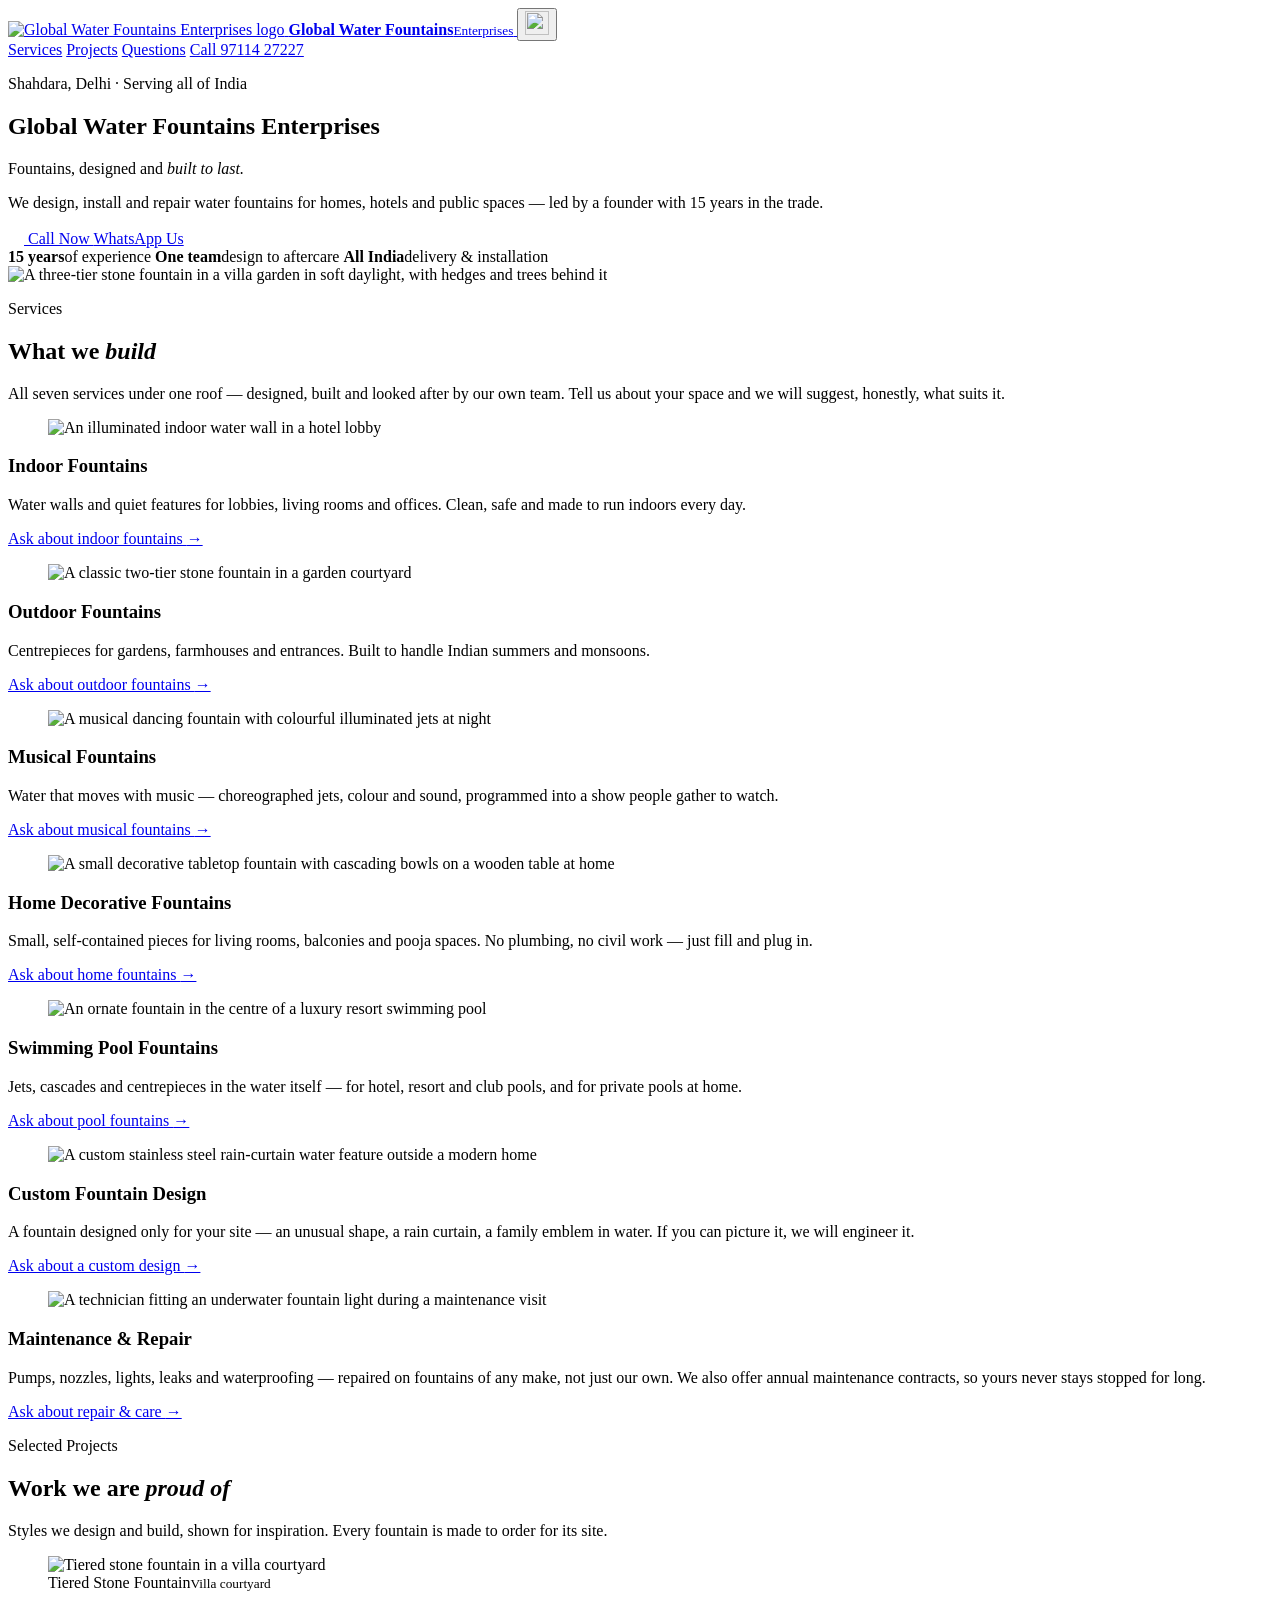
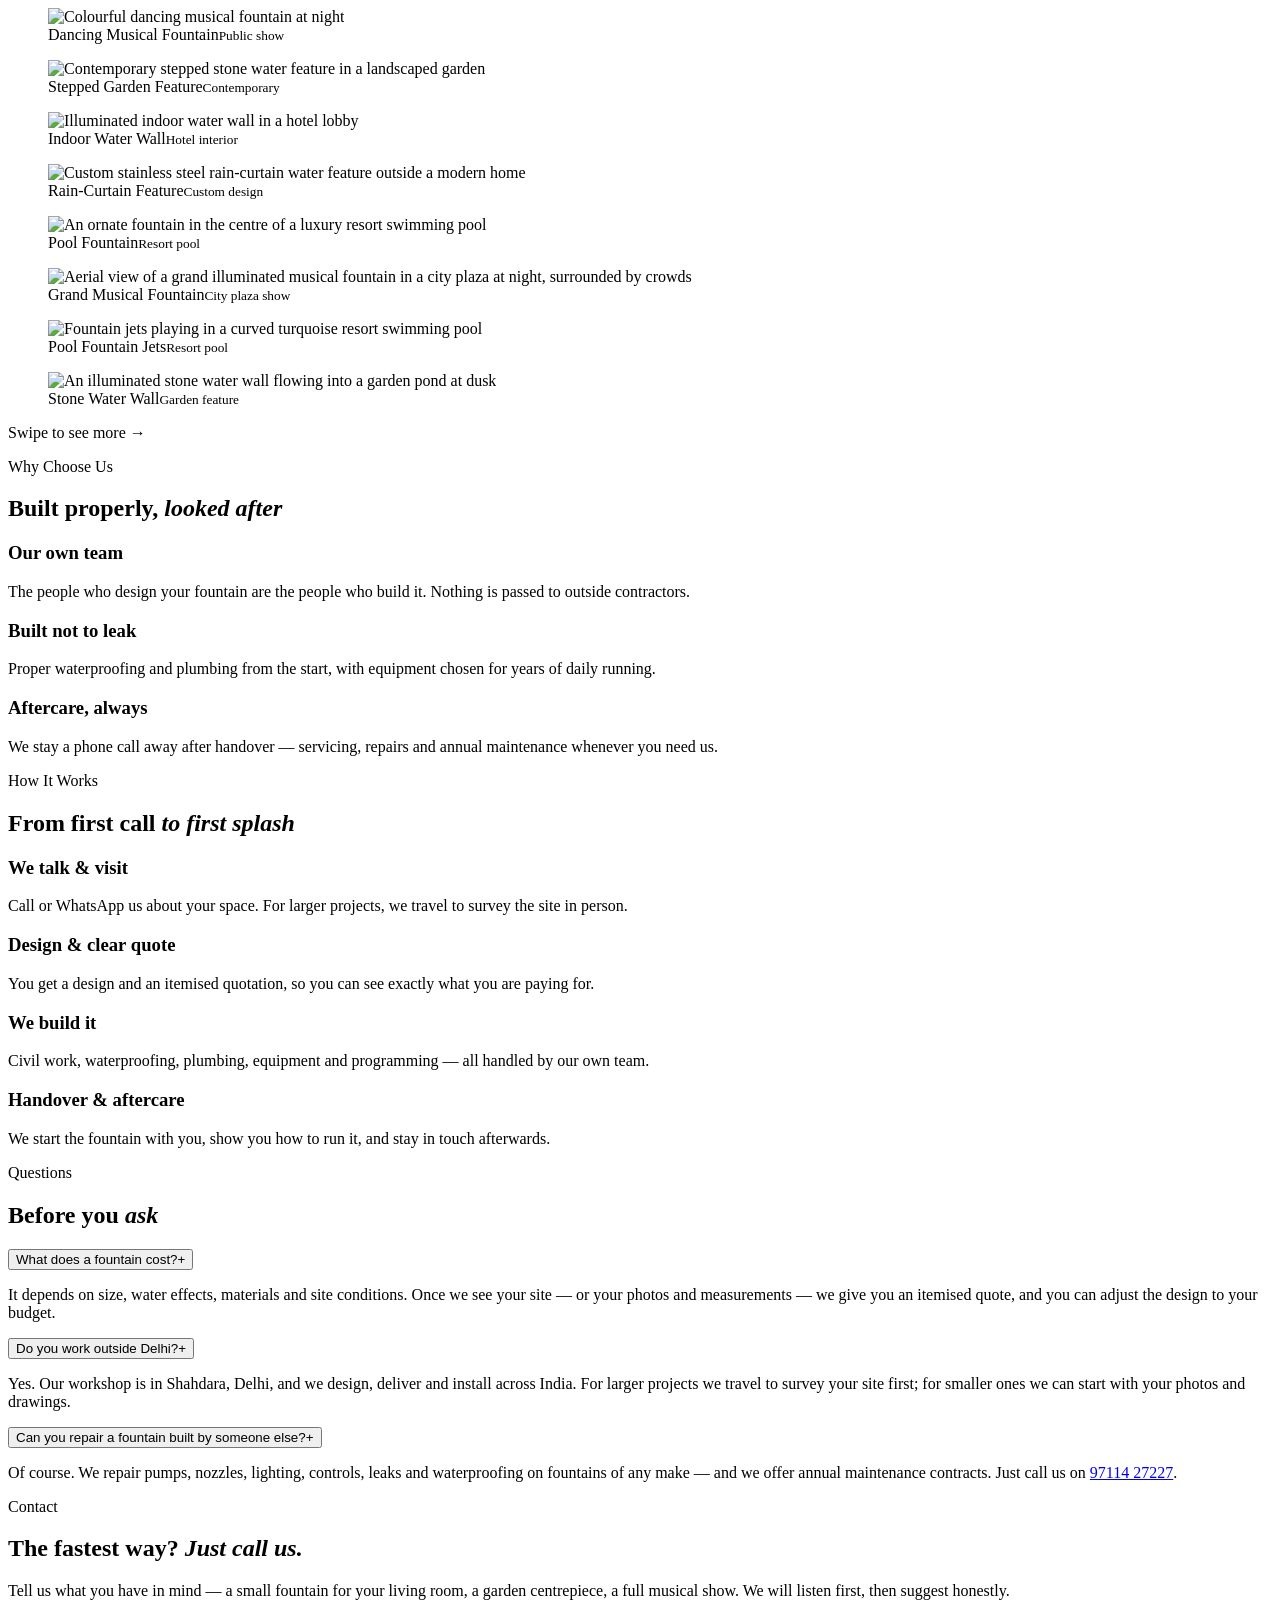
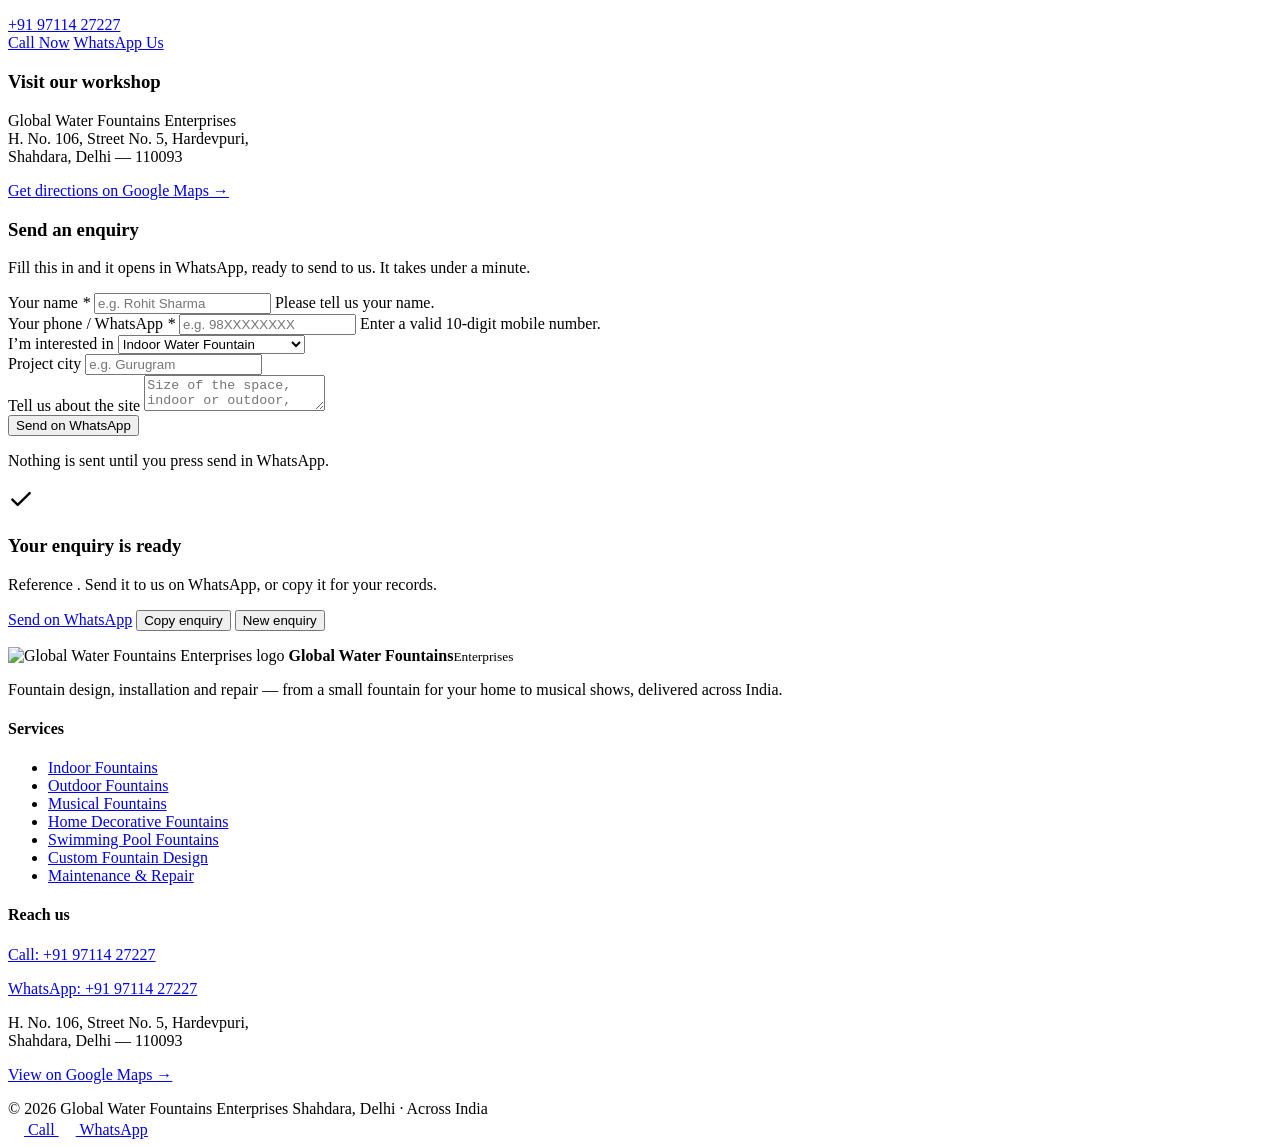
==== index.html @ 63c658d6 "Restructure: split site into index, assets and images" ====
<!doctype html>
<html lang="en">
<head>
  <meta charset="utf-8">
  <meta name="viewport" content="width=device-width, initial-scale=1, viewport-fit=cover">
  <title>Global Water Fountains Enterprises — Fountains Designed &amp; Built Across India</title>
  <meta name="description" content="Global Water Fountains Enterprises — fountain design, installation and repair from Shahdara, Delhi. Indoor, outdoor, musical and home decorative fountains, built across India. 15 years of experience. Call or WhatsApp +91 97114 27227.">
  <meta name="theme-color" content="#faf8f4">
  <link rel="canonical" href="https://gangesh8800.github.io/fountain/">
  <meta property="og:title" content="Global Water Fountains Enterprises">
  <meta property="og:description" content="Fountains designed, built and cared for across India. Call or WhatsApp +91 97114 27227.">
  <meta property="og:type" content="website">
  <meta property="og:url" content="https://gangesh8800.github.io/fountain/">
  <meta property="og:image" content="https://gangesh8800.github.io/fountain/assets/og-image.jpg">
  <meta property="og:image:width" content="1200">
  <meta property="og:image:height" content="630">
  <link rel="icon" href="assets/images/logo.jpg">
  <link rel="preconnect" href="https://fonts.googleapis.com">
  <link rel="preconnect" href="https://fonts.gstatic.com" crossorigin>
  <link href="https://fonts.googleapis.com/css2?family=Cormorant+Garamond:ital,wght@0,500;0,600;1,500;1,600&amp;family=Inter:wght@400;500;600&amp;display=swap" rel="stylesheet">
  <link rel="stylesheet" href="css/base.css">
  <link rel="stylesheet" href="css/layout.css">
  <link rel="stylesheet" href="css/components.css">
  <script defer src="js/main.js"></script>
  <script defer src="js/faq.js"></script>
  <script defer src="js/enquiry.js"></script>
</head>
<body>

<header class="site-header">
  <div class="wrap nav">
    <a class="brand" href="#top" aria-label="Global Water Fountains Enterprises — home">
      <img class="brand-logo" src="assets/images/logo.jpg" alt="Global Water Fountains Enterprises logo" width="1170" height="700">
      <span><b>Global Water Fountains</b><small>Enterprises</small></span>
    </a>
    <button class="nav-toggle" type="button" aria-expanded="false" aria-controls="main-nav" aria-label="Open menu">
      <img src="assets/icons/menu.svg" alt="" width="24" height="24">
    </button>
    <nav class="nav-links" id="main-nav" aria-label="Main navigation">
      <a href="#services">Services</a>
      <a href="#projects">Projects</a>
      <a href="#faq">Questions</a>
      <a class="nav-call" href="tel:+919711427227">Call 97114 27227</a>
    </nav>
  </div>
</header>

<main id="top">

  <!-- Hero -->
  <section class="hero" aria-label="Introduction">
    <div class="wrap hero-inner">
      <p class="hero-loc">Shahdara, Delhi · Serving all of India</p>
      <h1>
        <span class="h1-main">Global Water Fountains</span>
        <span class="h1-sub">Enterprises</span>
      </h1>
      <p class="hero-tag">Fountains, designed and <em>built to last.</em></p>
      <p class="lede">We design, install and repair water fountains for homes, hotels and public spaces — led by a founder with 15 years in the trade.</p>
      <div class="hero-actions">
        <a class="btn btn-call" href="tel:+919711427227">
          <img src="assets/icons/call.svg" alt="" width="16" height="16">
          Call Now
        </a>
        <a class="btn btn-wa" href="https://wa.me/919711427227?text=Hello%2C%20I%20want%20to%20enquire%20about%20a%20water%20fountain%20for%20my%20place." target="_blank" rel="noopener">WhatsApp Us</a>
      </div>
      <div class="hero-stats">
        <span><b>15 years</b>of experience</span>
        <span><b>One team</b>design to aftercare</span>
        <span><b>All India</b>delivery &amp; installation</span>
      </div>
    </div>
    <div class="hero-photo">
      <img src="assets/images/hero.jpg" srcset="assets/images/hero-800.jpg 800w, assets/images/hero-1600.jpg 1600w" sizes="100vw" alt="A three-tier stone fountain in a villa garden in soft daylight, with hedges and trees behind it" width="1600" height="1000" fetchpriority="high">
    </div>
  </section>

  <!-- Services -->
  <section id="services" aria-label="Services">
    <div class="wrap">
      <div class="sec-head">
        <p class="eyebrow">Services</p>
        <h2>What we <em>build</em></h2>
        <p>All seven services under one roof — designed, built and looked after by our own team. Tell us about your space and we will suggest, honestly, what suits it.</p>
      </div>
      <div class="svc-grid">
        <article class="svc">
          <figure><img src="assets/images/services/indoor.jpg" alt="An illuminated indoor water wall in a hotel lobby" width="700" height="1249" loading="lazy"></figure>
          <div class="svc-body">
            <h3>Indoor Fountains</h3>
            <p>Water walls and quiet features for lobbies, living rooms and offices. Clean, safe and made to run indoors every day.</p>
            <a class="svc-link" href="#contact" data-service="Indoor Water Fountain">Ask about indoor fountains <span aria-hidden="true">&rarr;</span></a>
          </div>
        </article>
        <article class="svc">
          <figure><img src="assets/images/services/outdoor.jpg" alt="A classic two-tier stone fountain in a garden courtyard" width="720" height="815" loading="lazy"></figure>
          <div class="svc-body">
            <h3>Outdoor Fountains</h3>
            <p>Centrepieces for gardens, farmhouses and entrances. Built to handle Indian summers and monsoons.</p>
            <a class="svc-link" href="#contact" data-service="Outdoor Water Fountain">Ask about outdoor fountains <span aria-hidden="true">&rarr;</span></a>
          </div>
        </article>
        <article class="svc">
          <figure><img src="assets/images/services/musical.jpg" alt="A musical dancing fountain with colourful illuminated jets at night" width="1000" height="648" loading="lazy"></figure>
          <div class="svc-body">
            <h3>Musical Fountains</h3>
            <p>Water that moves with music — choreographed jets, colour and sound, programmed into a show people gather to watch.</p>
            <a class="svc-link" href="#contact" data-service="Musical Fountain">Ask about musical fountains <span aria-hidden="true">&rarr;</span></a>
          </div>
        </article>
        <article class="svc">
          <figure><img src="assets/images/services/home-decorative.jpg" alt="A small decorative tabletop fountain with cascading bowls on a wooden table at home" width="755" height="1024" loading="lazy"></figure>
          <div class="svc-body">
            <h3>Home Decorative Fountains</h3>
            <p>Small, self-contained pieces for living rooms, balconies and pooja spaces. No plumbing, no civil work — just fill and plug in.</p>
            <a class="svc-link" href="#contact" data-service="Home Decorative Fountain">Ask about home fountains <span aria-hidden="true">&rarr;</span></a>
          </div>
        </article>
        <article class="svc">
          <figure><img src="assets/images/services/swimming-pool.jpg" alt="An ornate fountain in the centre of a luxury resort swimming pool" width="700" height="500" loading="lazy"></figure>
          <div class="svc-body">
            <h3>Swimming Pool Fountains</h3>
            <p>Jets, cascades and centrepieces in the water itself — for hotel, resort and club pools, and for private pools at home.</p>
            <a class="svc-link" href="#contact" data-service="Swimming Pool Fountain">Ask about pool fountains <span aria-hidden="true">&rarr;</span></a>
          </div>
        </article>
        <article class="svc">
          <figure><img src="assets/images/services/custom.jpg" alt="A custom stainless steel rain-curtain water feature outside a modern home" width="1000" height="666" loading="lazy"></figure>
          <div class="svc-body">
            <h3>Custom Fountain Design</h3>
            <p>A fountain designed only for your site — an unusual shape, a rain curtain, a family emblem in water. If you can picture it, we will engineer it.</p>
            <a class="svc-link" href="#contact" data-service="Custom Fountain Design">Ask about a custom design <span aria-hidden="true">&rarr;</span></a>
          </div>
        </article>
        <article class="svc svc-wide">
          <figure><img src="assets/images/services/maintenance-repair.jpg" alt="A technician fitting an underwater fountain light during a maintenance visit" width="800" height="600" loading="lazy"></figure>
          <div class="svc-body">
            <h3>Maintenance &amp; Repair</h3>
            <p>Pumps, nozzles, lights, leaks and waterproofing — repaired on fountains of any make, not just our own. We also offer annual maintenance contracts, so yours never stays stopped for long.</p>
            <a class="svc-link" href="#contact" data-service="Maintenance &amp; Repair">Ask about repair &amp; care <span aria-hidden="true">&rarr;</span></a>
          </div>
        </article>
      </div>
    </div>
  </section>

  <!-- Selected projects -->
  <section class="projects" id="projects" aria-label="Selected projects">
    <div class="wrap">
      <div class="sec-head">
        <p class="eyebrow">Selected Projects</p>
        <h2>Work we are <em>proud of</em></h2>
        <p>Styles we design and build, shown for inspiration. Every fountain is made to order for its site.</p>
      </div>
      <div class="proj-track">
        <figure class="proj"><img src="assets/images/projects/tiered-stone.jpg" alt="Tiered stone fountain in a villa courtyard" width="1000" height="545" loading="lazy"><figcaption>Tiered Stone Fountain<small>Villa courtyard</small></figcaption></figure>
        <figure class="proj"><img src="assets/images/projects/musical.jpg" alt="Colourful dancing musical fountain at night" width="1000" height="648" loading="lazy"><figcaption>Dancing Musical Fountain<small>Public show</small></figcaption></figure>
        <figure class="proj"><img src="assets/images/projects/stepped-garden.jpg" alt="Contemporary stepped stone water feature in a landscaped garden" width="900" height="1350" loading="lazy"><figcaption>Stepped Garden Feature<small>Contemporary</small></figcaption></figure>
        <figure class="proj"><img src="assets/images/projects/indoor-water-wall.jpg" alt="Illuminated indoor water wall in a hotel lobby" width="700" height="1249" loading="lazy"><figcaption>Indoor Water Wall<small>Hotel interior</small></figcaption></figure>
        <figure class="proj"><img src="assets/images/projects/rain-curtain.jpg" alt="Custom stainless steel rain-curtain water feature outside a modern home" width="1000" height="666" loading="lazy"><figcaption>Rain-Curtain Feature<small>Custom design</small></figcaption></figure>
        <figure class="proj"><img src="assets/images/projects/pool-fountain.jpg" alt="An ornate fountain in the centre of a luxury resort swimming pool" width="700" height="500" loading="lazy"><figcaption>Pool Fountain<small>Resort pool</small></figcaption></figure>
        <figure class="proj"><img src="assets/images/projects/grand-musical.jpg" alt="Aerial view of a grand illuminated musical fountain in a city plaza at night, surrounded by crowds" width="1000" height="567" loading="lazy"><figcaption>Grand Musical Fountain<small>City plaza show</small></figcaption></figure>
        <figure class="proj"><img src="assets/images/projects/pool-jets.jpg" alt="Fountain jets playing in a curved turquoise resort swimming pool" width="800" height="1200" loading="lazy"><figcaption>Pool Fountain Jets<small>Resort pool</small></figcaption></figure>
        <figure class="proj"><img src="assets/images/projects/stone-water-wall.jpg" alt="An illuminated stone water wall flowing into a garden pond at dusk" width="1000" height="666" loading="lazy"><figcaption>Stone Water Wall<small>Garden feature</small></figcaption></figure>
      </div>
      <p class="proj-hint">Swipe to see more &rarr;</p>
    </div>
  </section>

  <!-- Why choose us -->
  <section id="why" aria-label="Why choose us">
    <div class="wrap">
      <div class="sec-head">
        <p class="eyebrow">Why Choose Us</p>
        <h2>Built properly, <em>looked after</em></h2>
      </div>
      <div class="why-grid">
        <div class="why-item">
          <h3>Our own team</h3>
          <p>The people who design your fountain are the people who build it. Nothing is passed to outside contractors.</p>
        </div>
        <div class="why-item">
          <h3>Built not to leak</h3>
          <p>Proper waterproofing and plumbing from the start, with equipment chosen for years of daily running.</p>
        </div>
        <div class="why-item">
          <h3>Aftercare, always</h3>
          <p>We stay a phone call away after handover — servicing, repairs and annual maintenance whenever you need us.</p>
        </div>
      </div>
    </div>
  </section>

  <!-- How it works -->
  <section class="how" id="how" aria-label="How it works">
    <div class="wrap">
      <div class="sec-head">
        <p class="eyebrow">How It Works</p>
        <h2>From first call <em>to first splash</em></h2>
      </div>
      <div class="steps">
        <div class="step">
          <h3>We talk &amp; visit</h3>
          <p>Call or WhatsApp us about your space. For larger projects, we travel to survey the site in person.</p>
        </div>
        <div class="step">
          <h3>Design &amp; clear quote</h3>
          <p>You get a design and an itemised quotation, so you can see exactly what you are paying for.</p>
        </div>
        <div class="step">
          <h3>We build it</h3>
          <p>Civil work, waterproofing, plumbing, equipment and programming — all handled by our own team.</p>
        </div>
        <div class="step">
          <h3>Handover &amp; aftercare</h3>
          <p>We start the fountain with you, show you how to run it, and stay in touch afterwards.</p>
        </div>
      </div>
    </div>
  </section>

  <!-- FAQ -->
  <section id="faq" aria-label="Frequently asked questions">
    <div class="wrap">
      <div class="sec-head">
        <p class="eyebrow">Questions</p>
        <h2>Before you <em>ask</em></h2>
      </div>
      <div class="faq-list">
        <div class="faq">
          <button type="button" aria-expanded="false">What does a fountain cost?<span class="sign" aria-hidden="true">+</span></button>
          <div class="ans"><p>It depends on size, water effects, materials and site conditions. Once we see your site — or your photos and measurements — we give you an itemised quote, and you can adjust the design to your budget.</p></div>
        </div>
        <div class="faq">
          <button type="button" aria-expanded="false">Do you work outside Delhi?<span class="sign" aria-hidden="true">+</span></button>
          <div class="ans"><p>Yes. Our workshop is in Shahdara, Delhi, and we design, deliver and install across India. For larger projects we travel to survey your site first; for smaller ones we can start with your photos and drawings.</p></div>
        </div>
        <div class="faq">
          <button type="button" aria-expanded="false">Can you repair a fountain built by someone else?<span class="sign" aria-hidden="true">+</span></button>
          <div class="ans"><p>Of course. We repair pumps, nozzles, lighting, controls, leaks and waterproofing on fountains of any make — and we offer annual maintenance contracts. Just call us on <a href="tel:+919711427227">97114 27227</a>.</p></div>
        </div>
      </div>
    </div>
  </section>

  <!-- Contact -->
  <section class="contact" id="contact" aria-label="Contact">
    <div class="wrap contact-grid">
      <div class="contact-copy">
        <p class="eyebrow">Contact</p>
        <h2>The fastest way? <em>Just call us.</em></h2>
        <p>Tell us what you have in mind — a small fountain for your living room, a garden centrepiece, a full musical show. We will listen first, then suggest honestly.</p>
        <a class="phone-big" href="tel:+919711427227">+91 97114 27227</a>
        <div class="contact-actions">
          <a class="btn btn-call" href="tel:+919711427227">Call Now</a>
          <a class="btn btn-wa" href="https://wa.me/919711427227?text=Hello%2C%20I%20want%20to%20enquire%20about%20a%20water%20fountain%20for%20my%20place." target="_blank" rel="noopener">WhatsApp Us</a>
        </div>
        <div class="visit">
          <h3>Visit our workshop</h3>
          <p>Global Water Fountains Enterprises<br>H. No. 106, Street No. 5, Hardevpuri,<br>Shahdara, Delhi — 110093</p>
          <p><a href="https://www.google.com/maps/search/?api=1&amp;query=H.+No.+106,+Street+No.+5,+Hardevpuri,+Shahdara,+Delhi+110093" target="_blank" rel="noopener">Get directions on Google Maps &rarr;</a></p>
        </div>
      </div>

      <form class="enq" id="enqForm" novalidate>
        <div id="formFields">
          <h3>Send an enquiry</h3>
          <p>Fill this in and it opens in WhatsApp, ready to send to us. It takes under a minute.</p>
          <div class="field" id="f-name">
            <label for="inName">Your name <i>*</i></label>
            <input id="inName" name="name" type="text" autocomplete="name" placeholder="e.g. Rohit Sharma">
            <span class="err">Please tell us your name.</span>
          </div>
          <div class="field" id="f-phone">
            <label for="inPhone">Your phone / WhatsApp <i>*</i></label>
            <input id="inPhone" name="phone" type="tel" autocomplete="tel" inputmode="tel" placeholder="e.g. 98XXXXXXXX">
            <span class="err">Enter a valid 10-digit mobile number.</span>
          </div>
          <div class="field">
            <label for="inService">I&rsquo;m interested in</label>
            <select id="inService" name="service">
              <option>Indoor Water Fountain</option>
              <option>Outdoor Water Fountain</option>
              <option>Musical Fountain</option>
              <option>Home Decorative Fountain</option>
              <option>Swimming Pool Fountain</option>
              <option>Custom Fountain Design</option>
              <option>Maintenance &amp; Repair</option>
              <option>Not sure yet — need advice</option>
            </select>
          </div>
          <div class="field">
            <label for="inCity">Project city</label>
            <input id="inCity" name="city" type="text" autocomplete="address-level2" placeholder="e.g. Gurugram">
          </div>
          <div class="field">
            <label for="inMsg">Tell us about the site</label>
            <textarea id="inMsg" name="message" placeholder="Size of the space, indoor or outdoor, any design you have in mind…"></textarea>
          </div>
          <button type="submit" class="btn btn-wa">Send on WhatsApp</button>
          <p class="form-note">Nothing is sent until you press send in WhatsApp.</p>
        </div>
        <div class="enq-success" id="enqSuccess" role="status">
          <span class="tick"><svg width="26" height="26" viewBox="0 0 24 24" fill="none" stroke="currentColor" stroke-width="2.2" stroke-linecap="round" stroke-linejoin="round" aria-hidden="true"><path d="M4 12.5l5 5L20 6.5"/></svg></span>
          <h3>Your enquiry is ready</h3>
          <p>Reference <strong id="enqRef"></strong>. Send it to us on WhatsApp, or copy it for your records.</p>
          <pre class="enq-summary" id="enqSummary"></pre>
          <div class="success-actions">
            <a class="btn btn-wa btn-small" id="waSendBtn" href="https://wa.me/919711427227" target="_blank" rel="noopener">Send on WhatsApp</a>
            <button type="button" class="btn btn-outline btn-small" id="copyBtn">Copy enquiry</button>
            <button type="button" class="btn btn-outline btn-small" id="againBtn">New enquiry</button>
          </div>
          <p class="form-note" id="copyNote" aria-live="polite"></p>
        </div>
      </form>
    </div>
  </section>
</main>

<footer class="site-footer">
  <div class="wrap">
    <div class="foot-grid">
      <div>
        <div class="foot-brand">
          <img src="assets/images/logo.jpg" alt="Global Water Fountains Enterprises logo" width="1170" height="700" loading="lazy">
          <span><b>Global Water Fountains</b><small>Enterprises</small></span>
        </div>
        <p class="foot-brand-text">Fountain design, installation and repair — from a small fountain for your home to musical shows, delivered across India.</p>
      </div>
      <div>
        <h4>Services</h4>
        <ul>
          <li><a href="#services">Indoor Fountains</a></li>
          <li><a href="#services">Outdoor Fountains</a></li>
          <li><a href="#services">Musical Fountains</a></li>
          <li><a href="#services">Home Decorative Fountains</a></li>
          <li><a href="#services">Swimming Pool Fountains</a></li>
          <li><a href="#services">Custom Fountain Design</a></li>
          <li><a href="#services">Maintenance &amp; Repair</a></li>
        </ul>
      </div>
      <div>
        <h4>Reach us</h4>
        <p><a href="tel:+919711427227">Call: +91 97114 27227</a></p>
        <p><a href="https://wa.me/919711427227?text=Hello%2C%20I%20want%20to%20enquire%20about%20a%20water%20fountain%20for%20my%20place." target="_blank" rel="noopener">WhatsApp: +91 97114 27227</a></p>
        <p>H. No. 106, Street No. 5, Hardevpuri,<br>Shahdara, Delhi — 110093</p>
        <p><a href="https://www.google.com/maps/search/?api=1&amp;query=H.+No.+106,+Street+No.+5,+Hardevpuri,+Shahdara,+Delhi+110093" target="_blank" rel="noopener">View on Google Maps &rarr;</a></p>
      </div>
    </div>
    <div class="foot-bottom">
      <span>&copy; 2026 Global Water Fountains Enterprises</span>
      <span>Shahdara, Delhi · Across India</span>
    </div>
  </div>
</footer>

<!-- Sticky bottom bar (phones) -->
<div class="contact-bar" role="navigation" aria-label="Quick contact">
  <a class="cb-call" href="tel:+919711427227">
    <img src="assets/icons/call.svg" alt="" width="16" height="16">
    Call
  </a>
  <a class="cb-wa" href="https://wa.me/919711427227?text=Hello%2C%20I%20want%20to%20enquire%20about%20a%20water%20fountain%20for%20my%20place." target="_blank" rel="noopener">
    <img src="assets/icons/whatsapp.svg" alt="" width="17" height="17">
    WhatsApp
  </a>
</div>

</body>
</html>
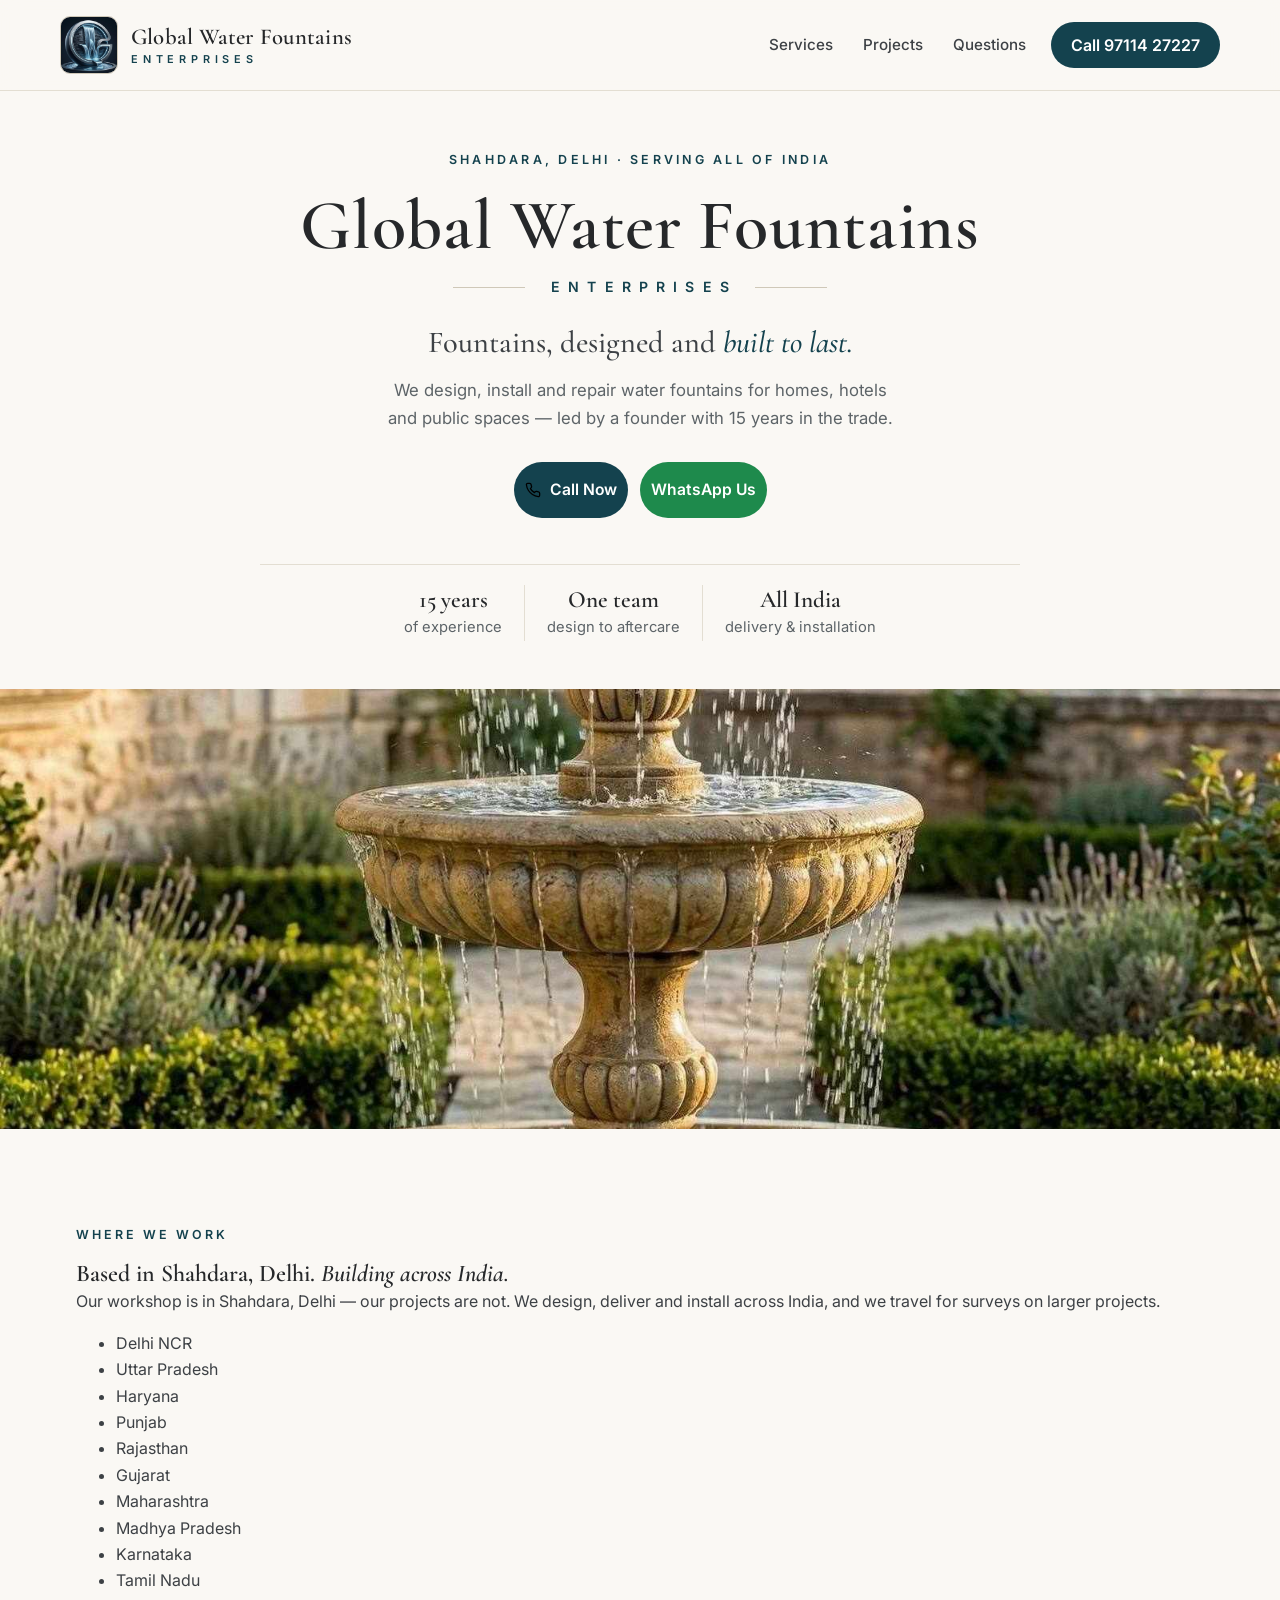
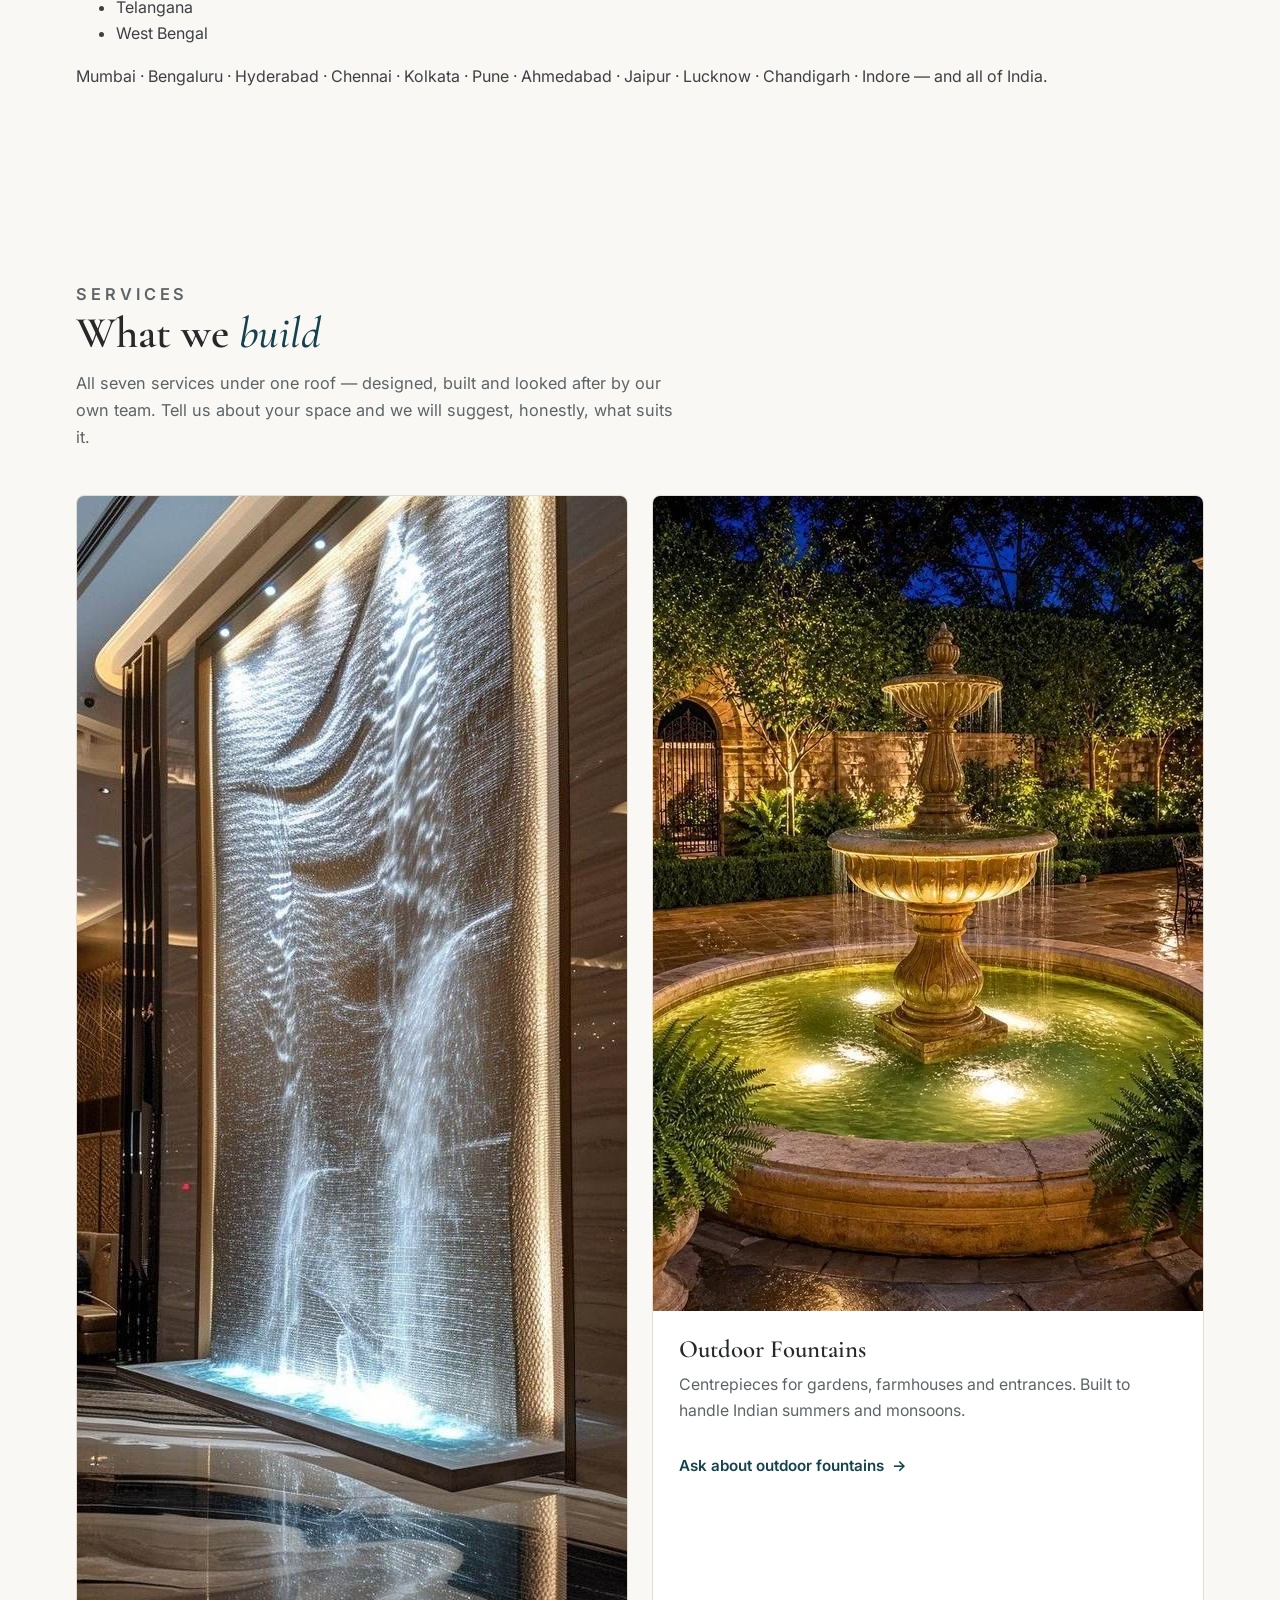
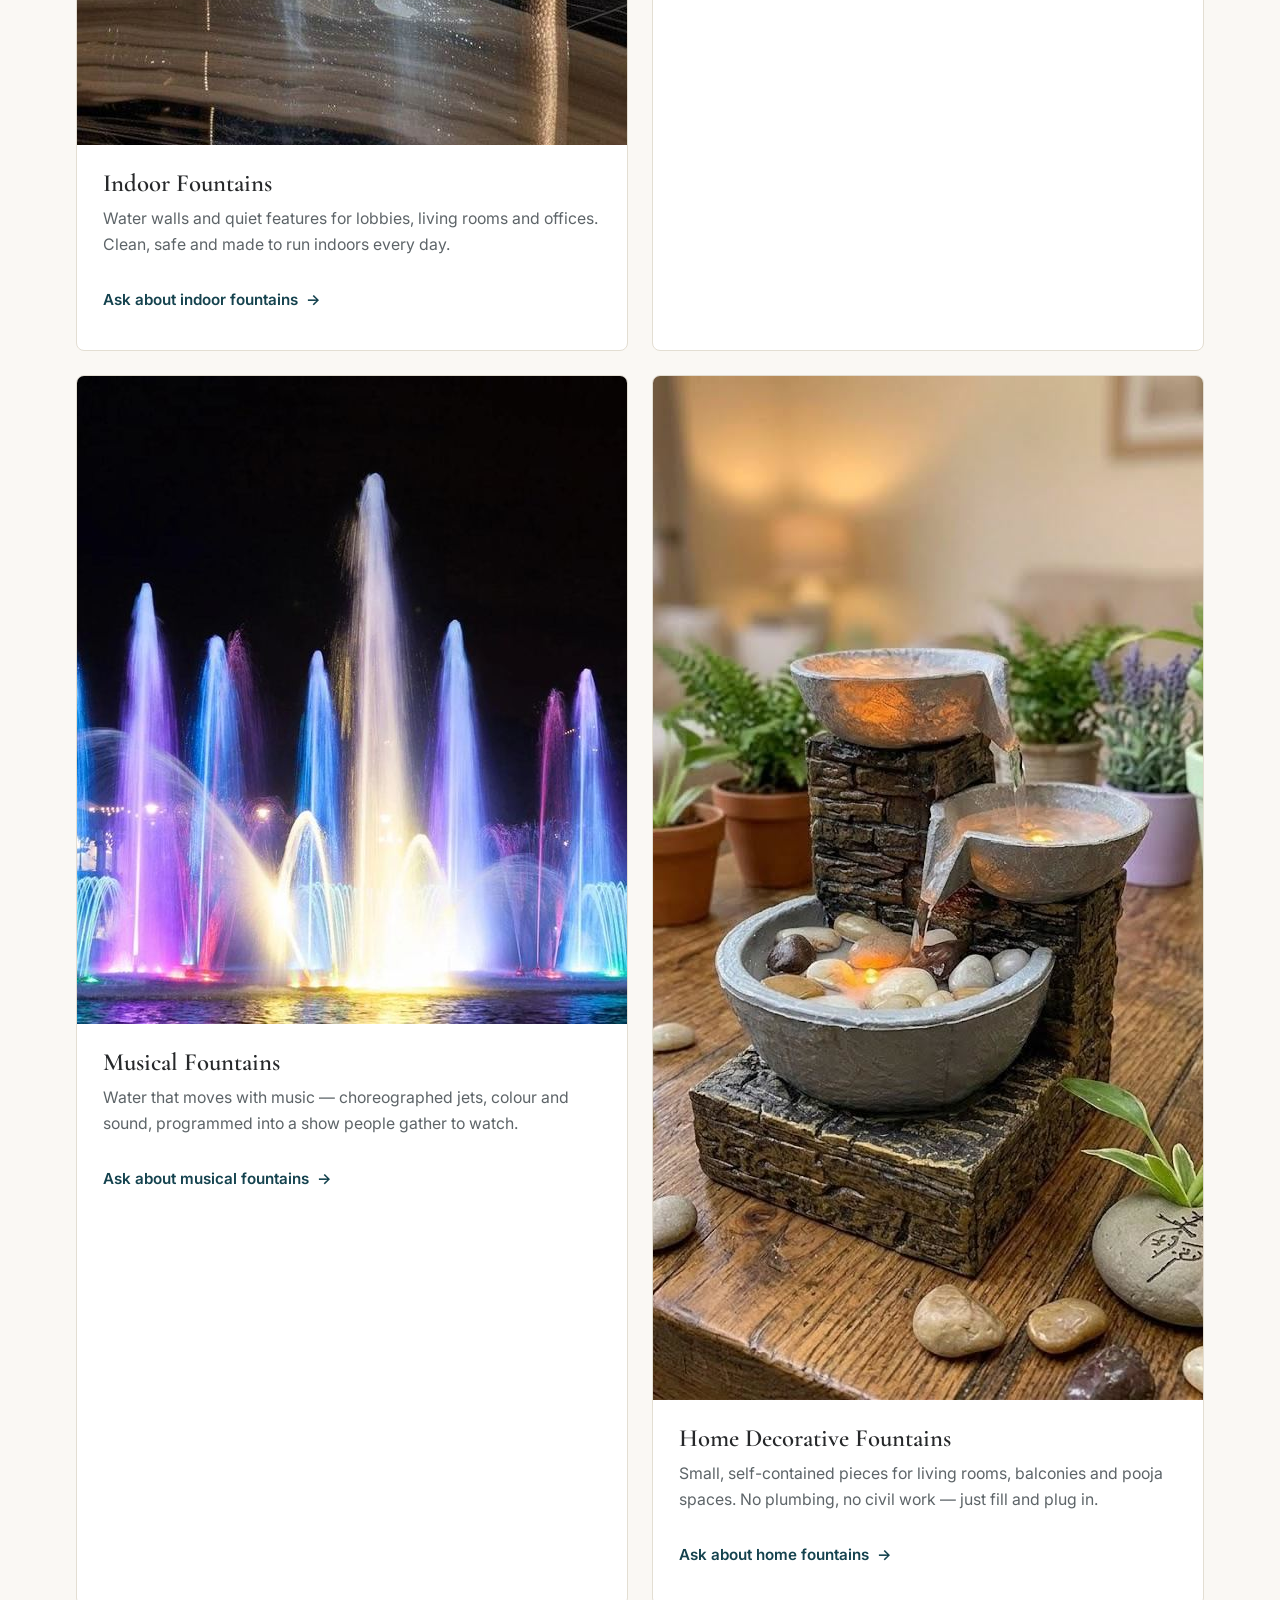
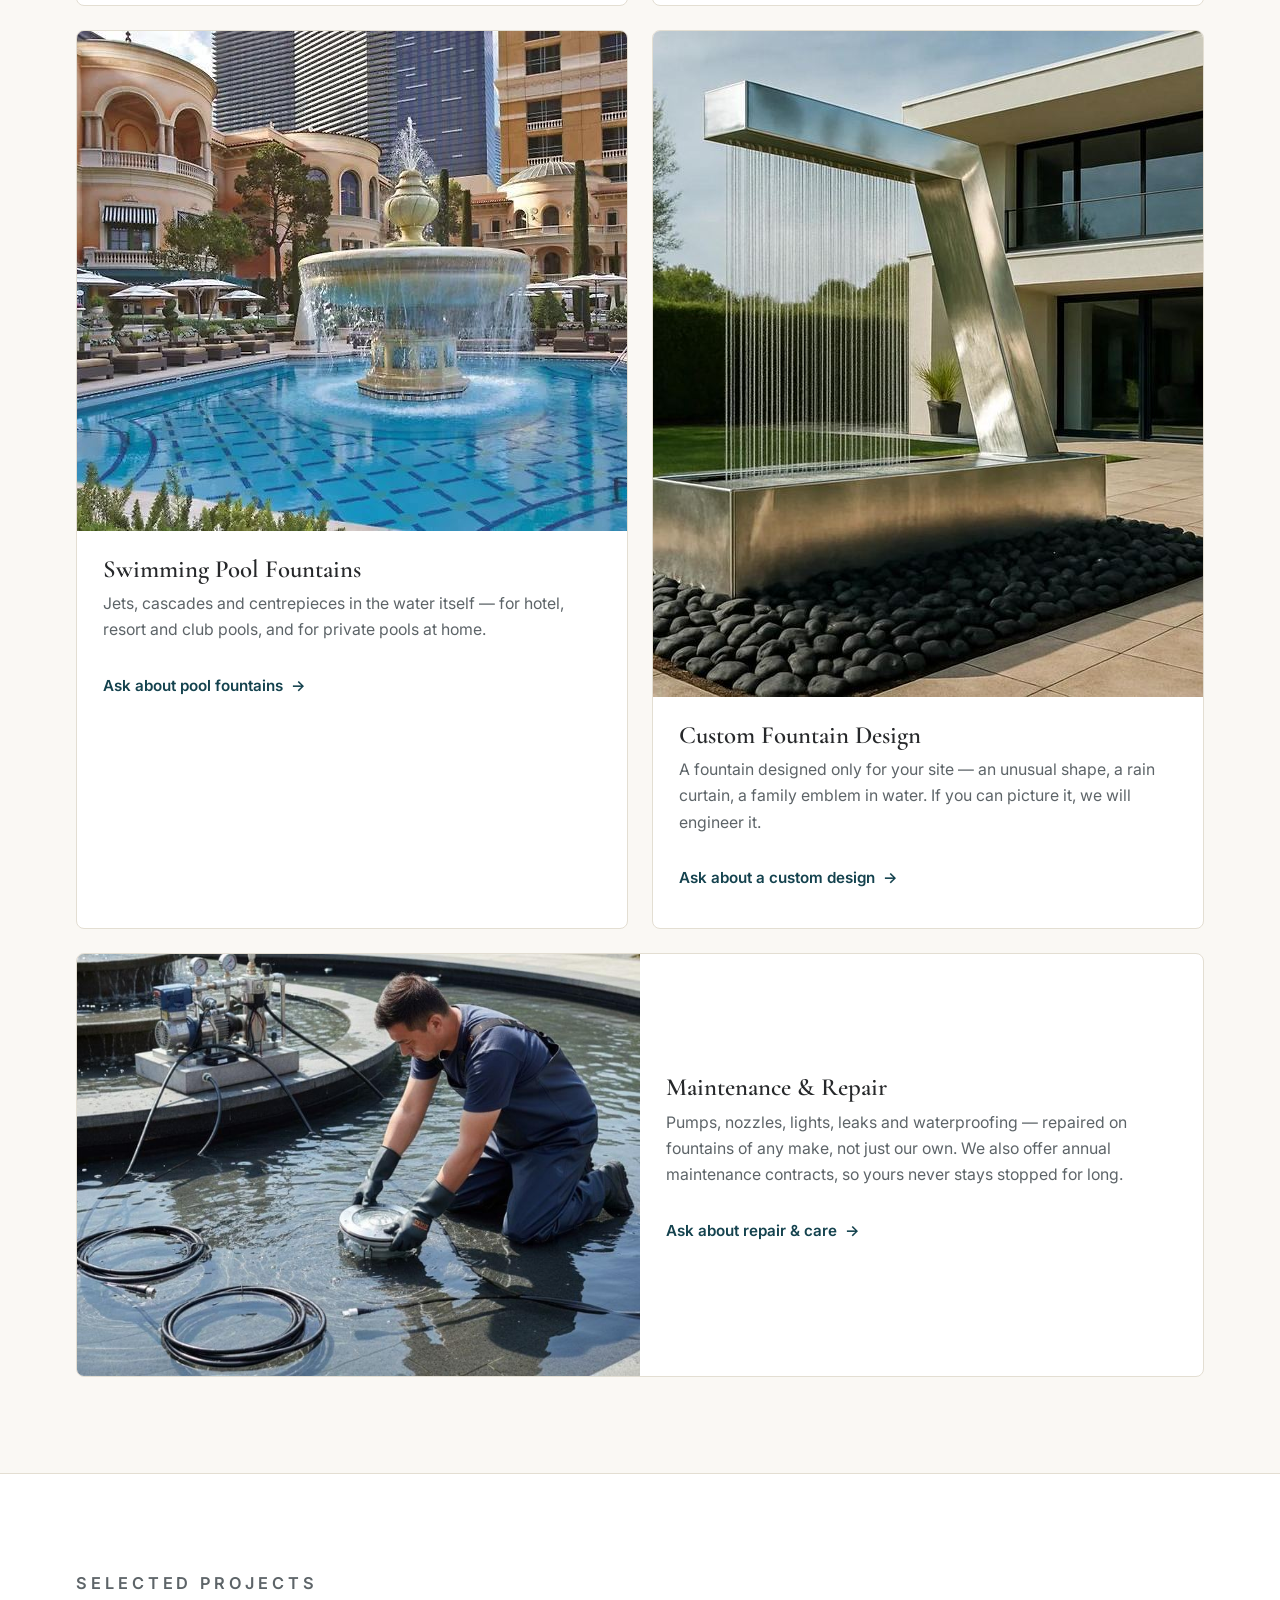
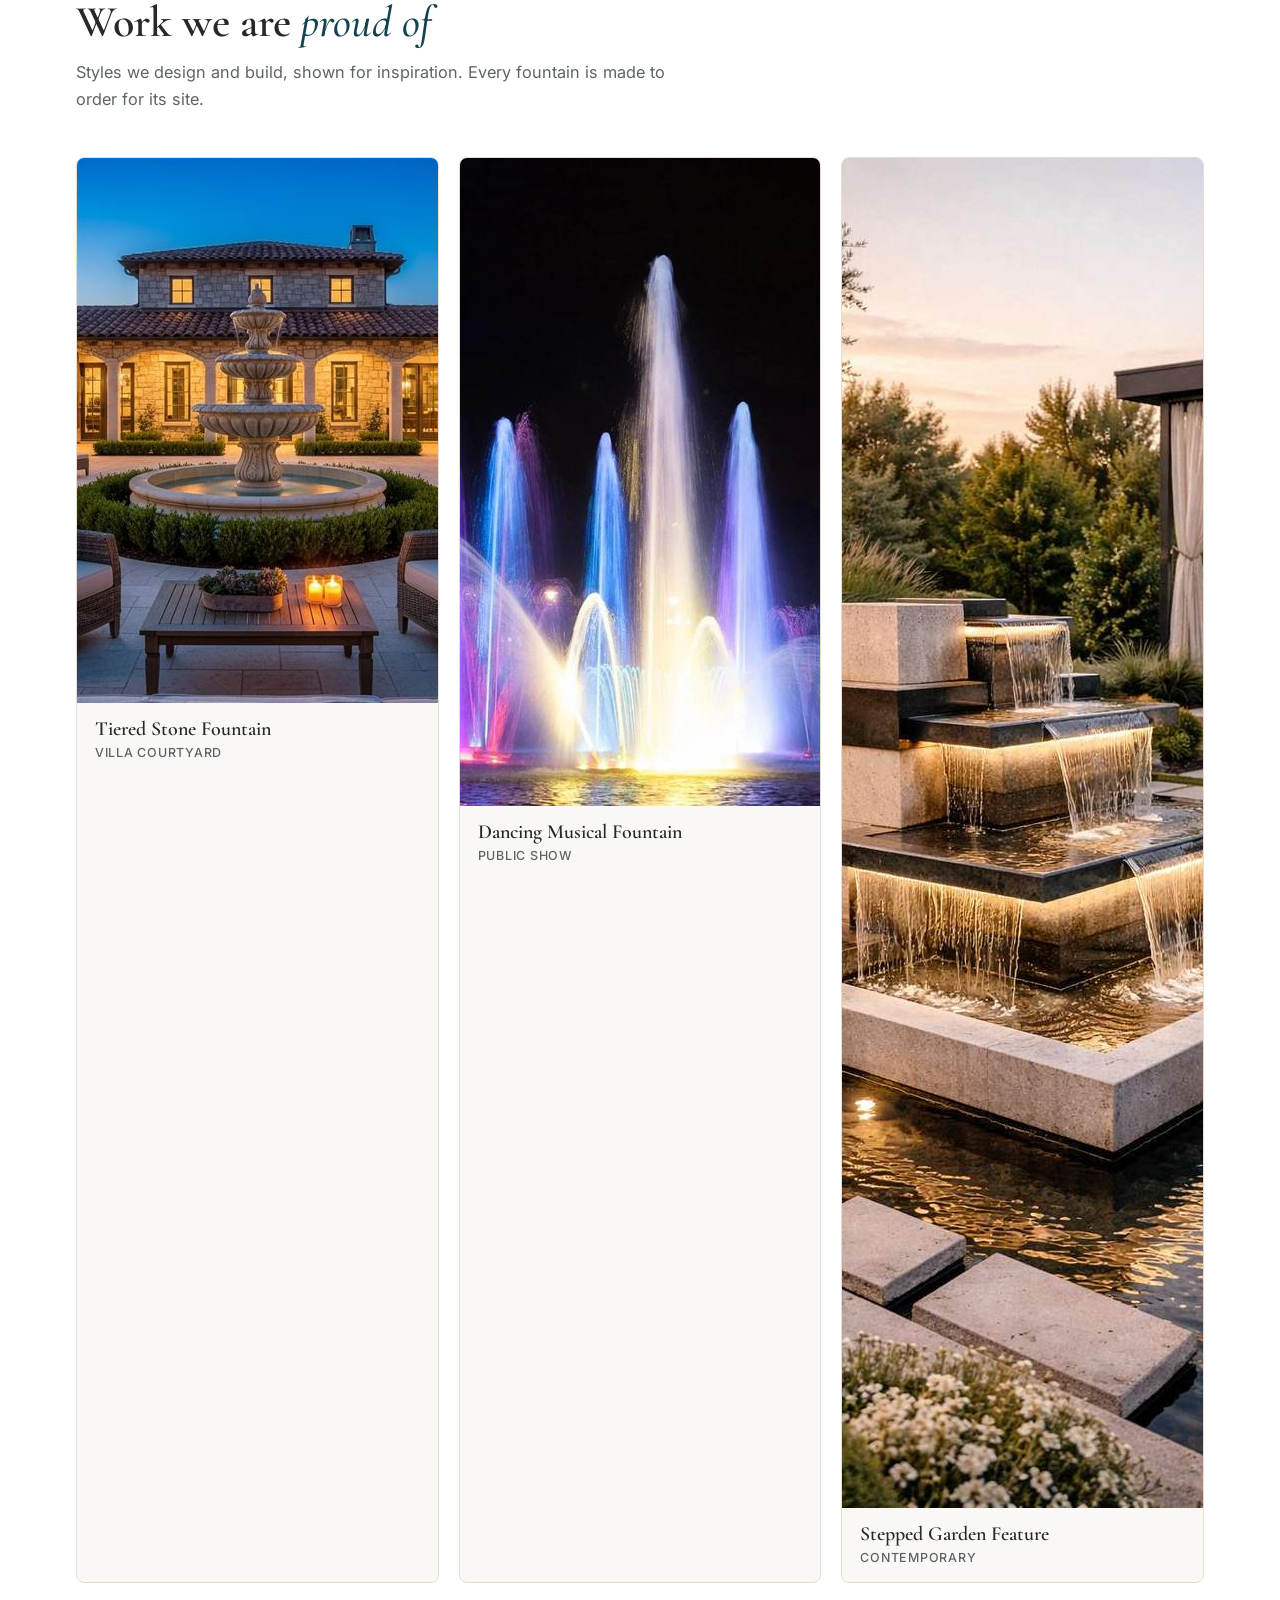
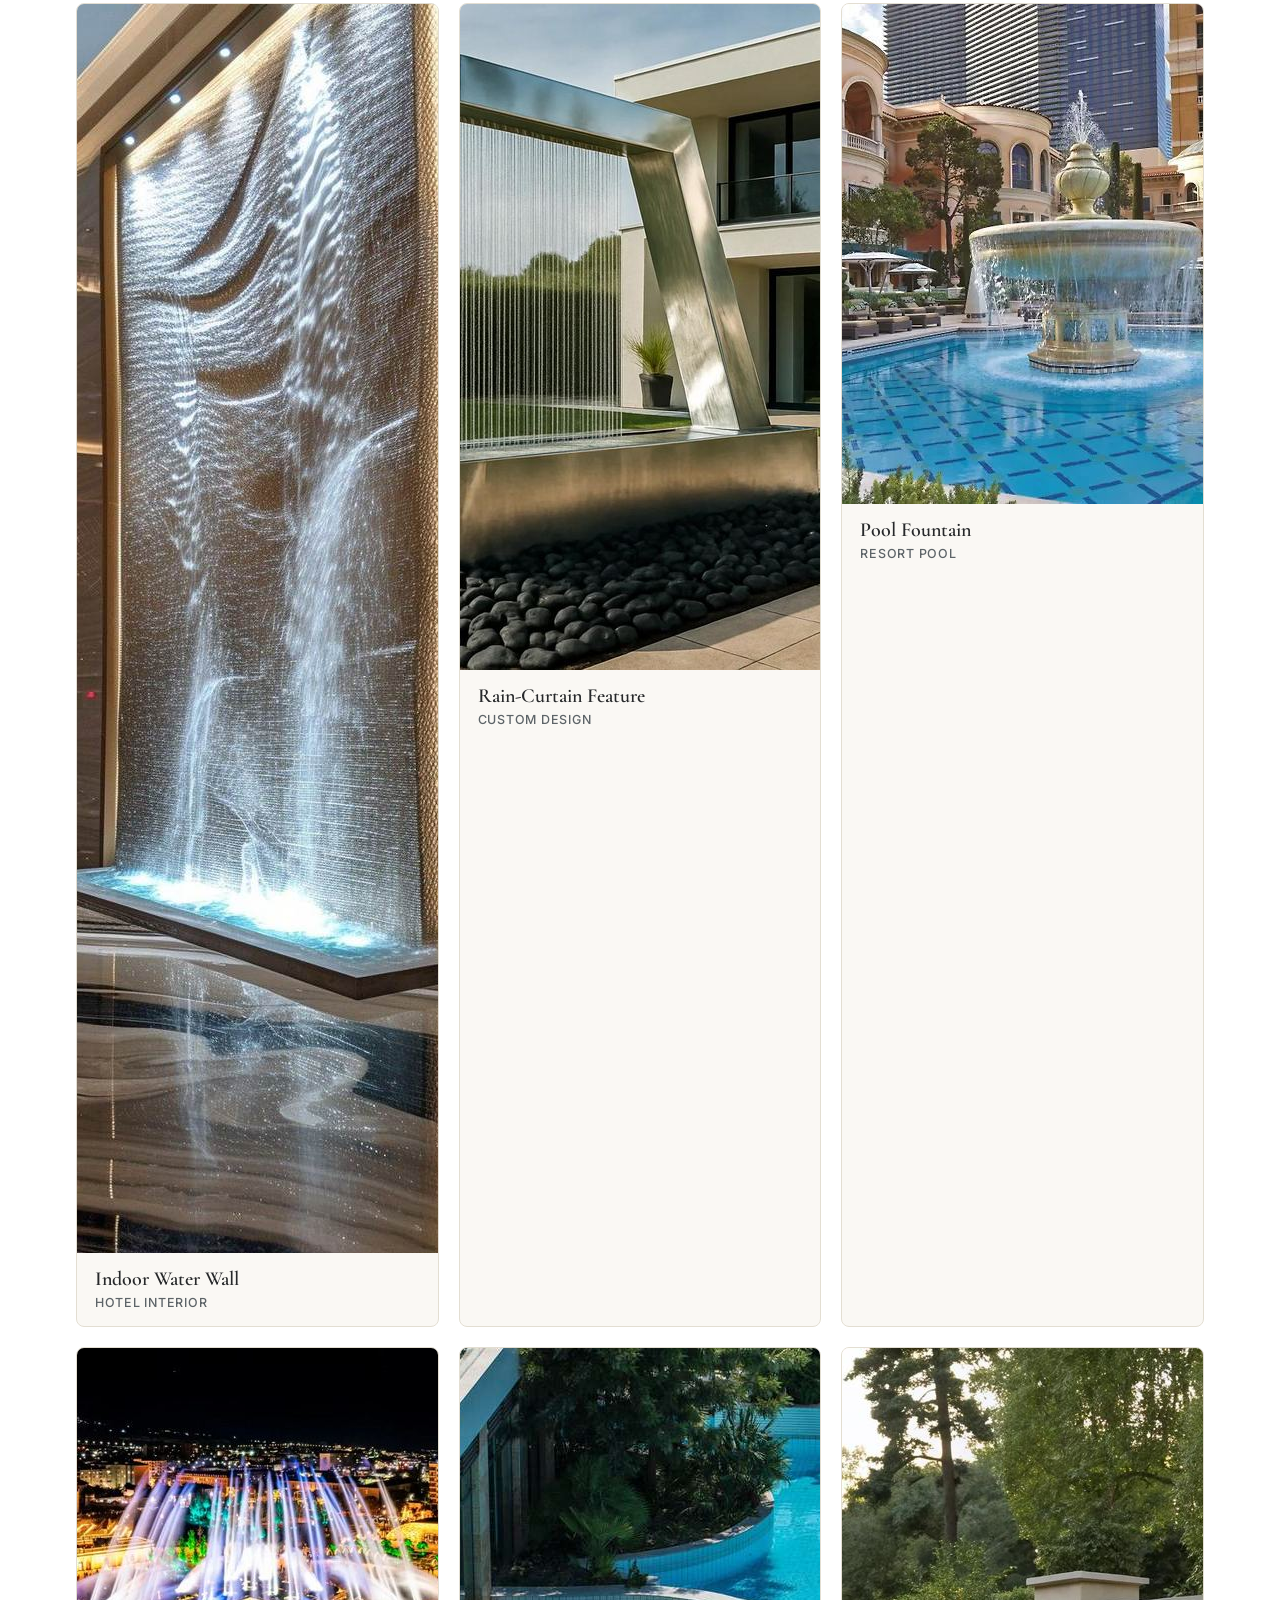
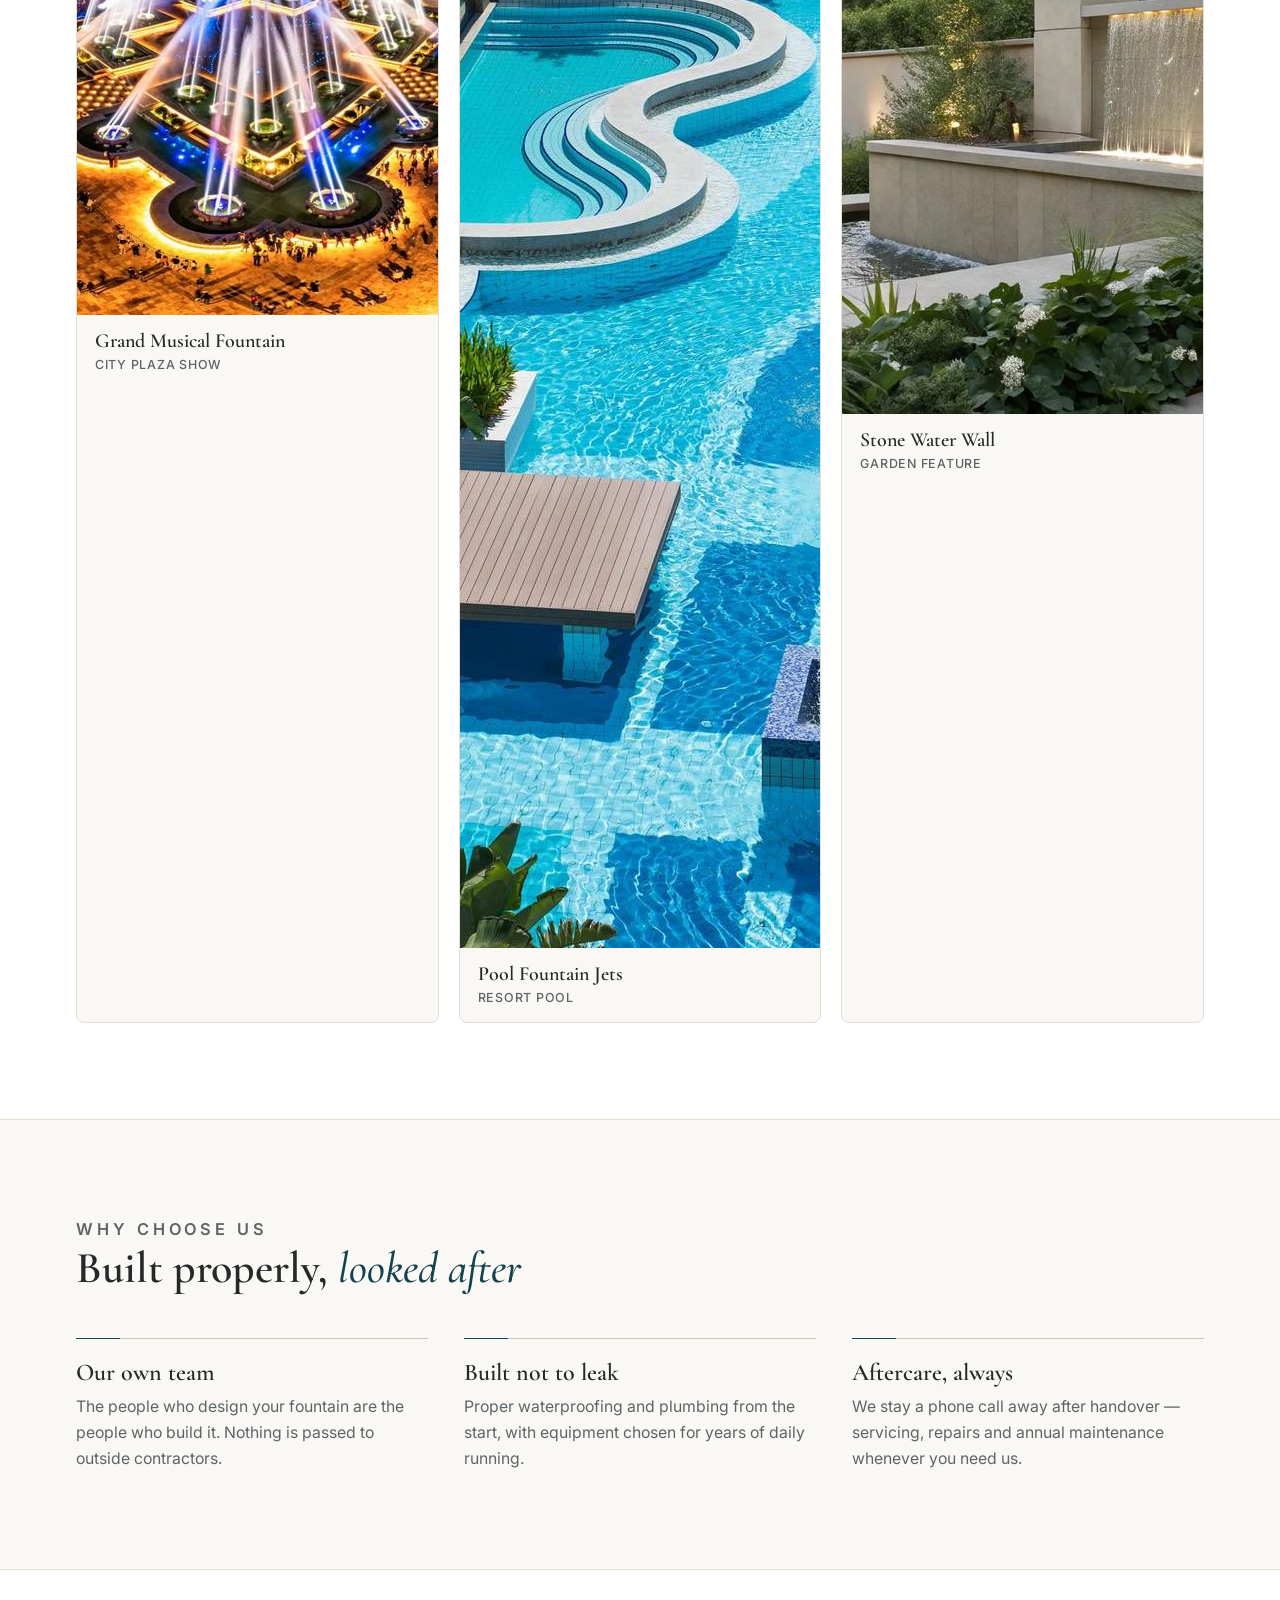
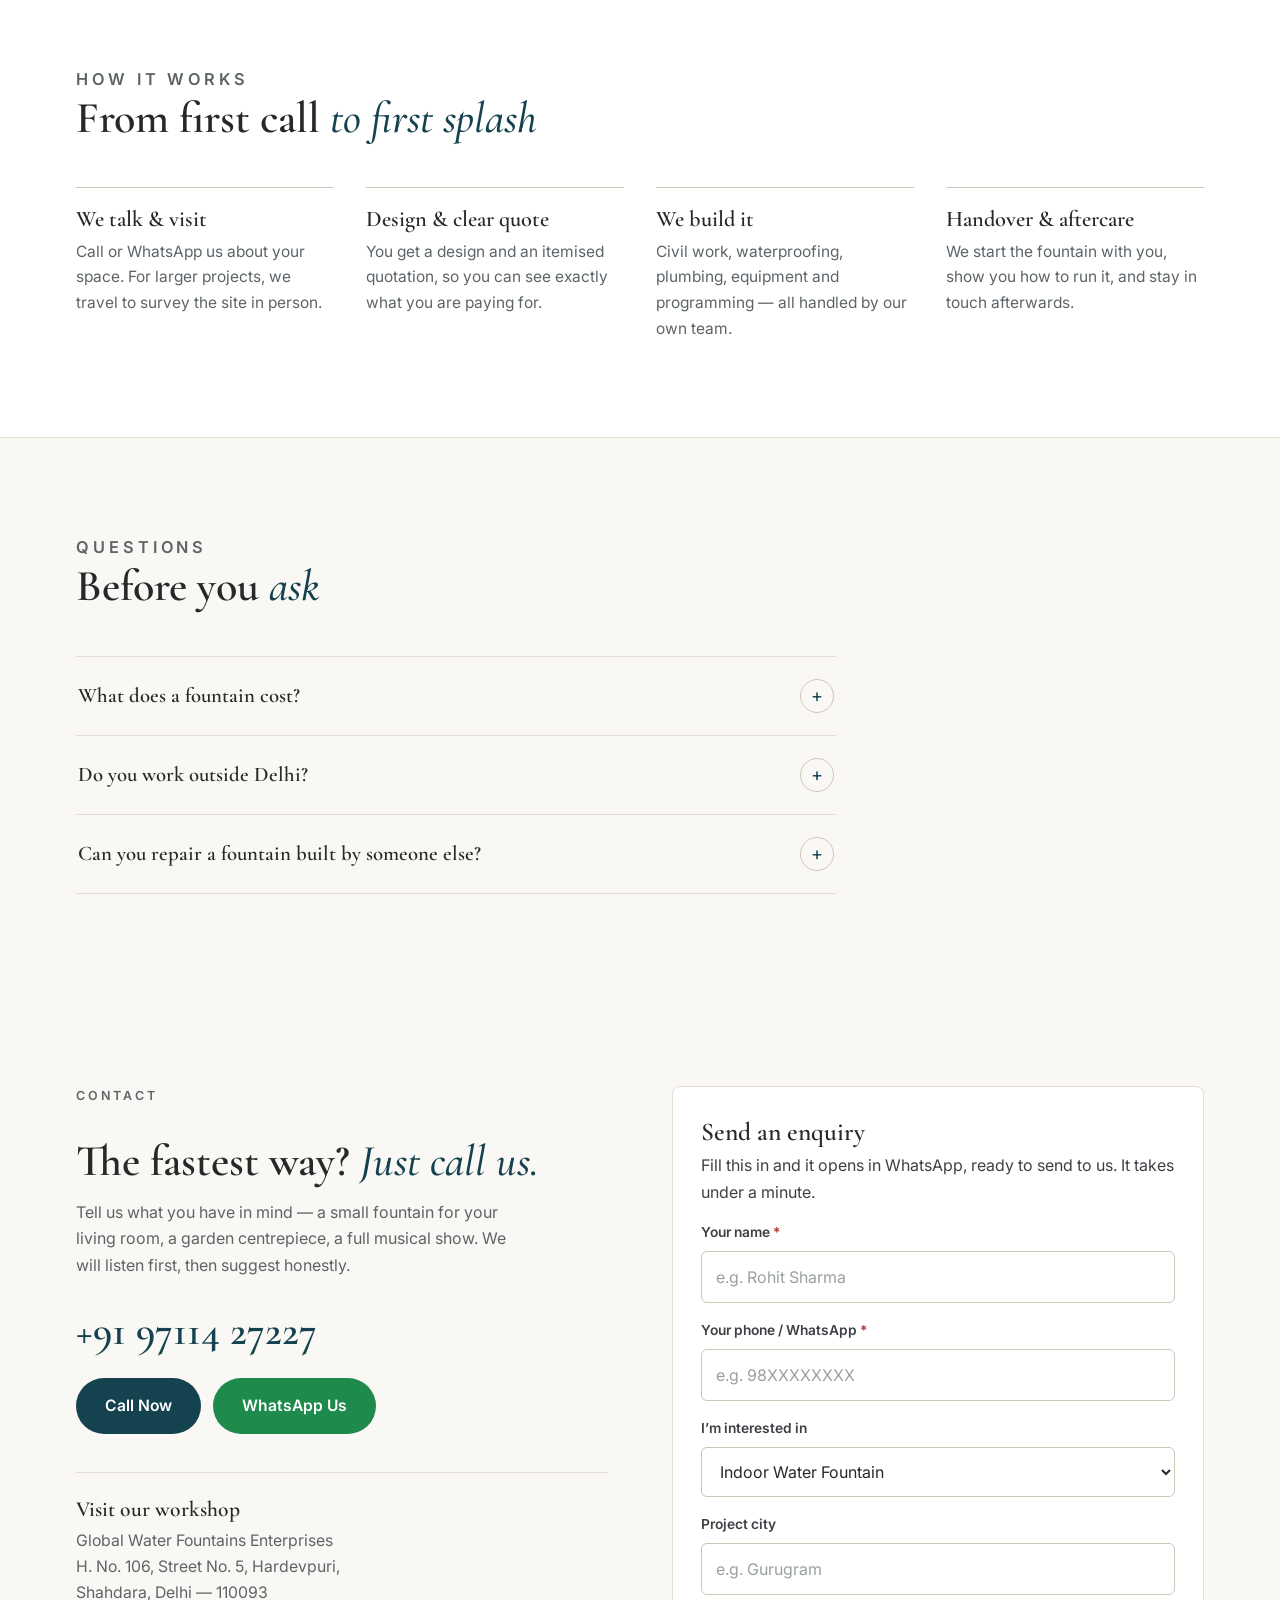
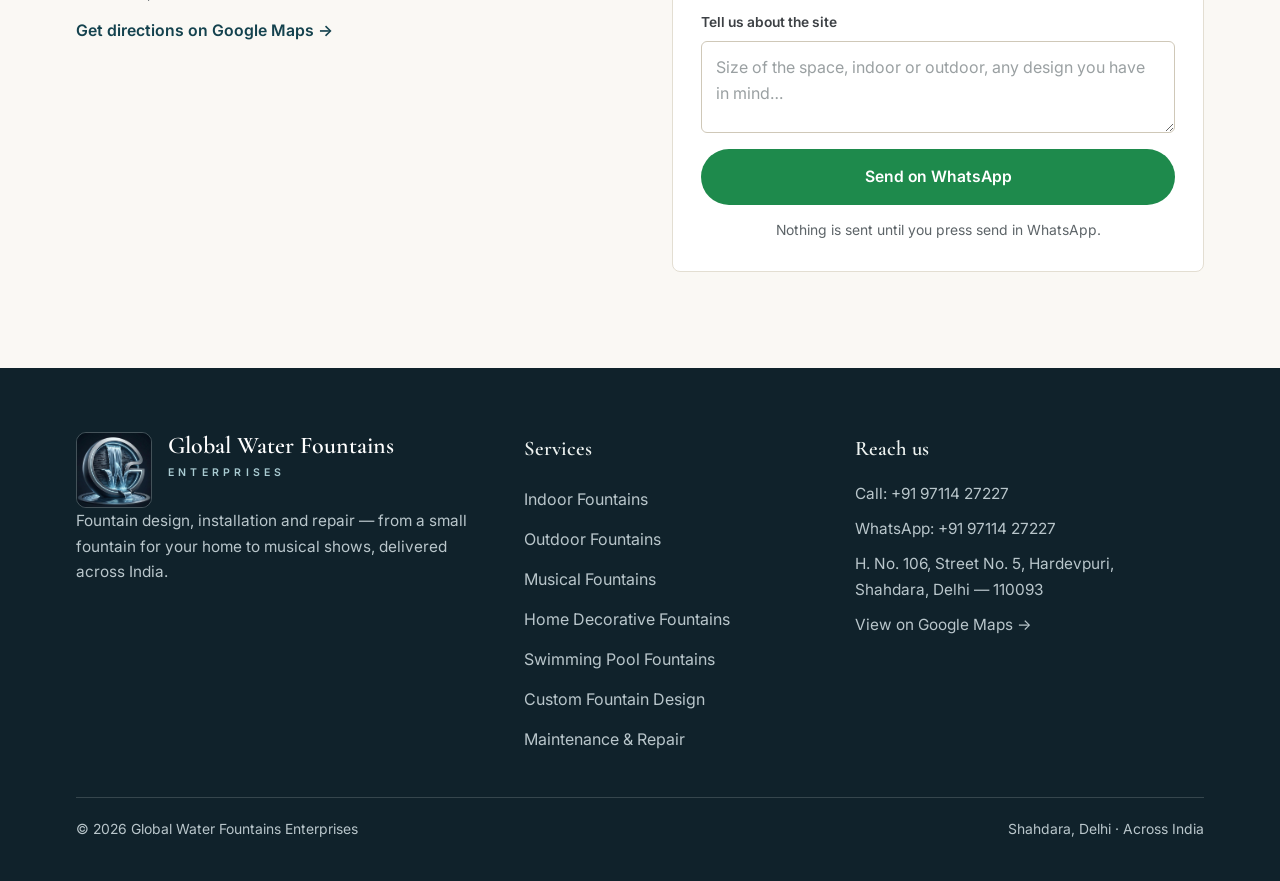
==== commit a3ae0818: "Add Where We Work states strip" ====
--- a/index.html
+++ b/index.html
@@ -75,6 +75,30 @@
     </div>
   </section>
 
+  <!-- Where we work -->
+  <section class="where" id="where" aria-label="Where we work">
+    <div class="wrap">
+      <p class="eyebrow">Where We Work</p>
+      <h2>Based in Shahdara, Delhi. <em>Building across India.</em></h2>
+      <p class="where-lede">Our workshop is in Shahdara, Delhi — our projects are not. We design, deliver and install across India, and we travel for surveys on larger projects.</p>
+      <ul class="states">
+        <li>Delhi NCR</li>
+        <li>Uttar Pradesh</li>
+        <li>Haryana</li>
+        <li>Punjab</li>
+        <li>Rajasthan</li>
+        <li>Gujarat</li>
+        <li>Maharashtra</li>
+        <li>Madhya Pradesh</li>
+        <li>Karnataka</li>
+        <li>Tamil Nadu</li>
+        <li>Telangana</li>
+        <li>West Bengal</li>
+      </ul>
+      <p class="where-note">Mumbai · Bengaluru · Hyderabad · Chennai · Kolkata · Pune · Ahmedabad · Jaipur · Lucknow · Chandigarh · Indore — and all of India.</p>
+    </div>
+  </section>
+
   <!-- Services -->
   <section id="services" aria-label="Services">
     <div class="wrap">
--- a/css/base.css
+++ b/css/base.css
@@ -0,0 +1,88 @@
+/* base.css — reset, CSS variables, typography.
+   Theme is changed in one place: :root below. */
+
+:root {
+  /* Colours — warm off-white, charcoal text, one deep teal accent */
+  --bg: #faf8f4;
+  --bg-white: #ffffff;
+  --panel: #ffffff;
+  --panel-soft: #f3efe7;
+  --ink: #26282a;
+  --body: #3d4145;
+  --muted: #5d6468;
+  --line: #e3ded2;
+  --line-strong: #cfc8b8;
+  --accent: #14424e;
+  --accent-hover: #0e333d;
+  --accent-soft: #e7efea;
+  --wa: #1e8a4c;
+  --wa-deep: #176e3d;
+  --err: #b3372a;
+  --footer-bg: #10222b;
+  --footer-text: #b9c6cb;
+
+  /* Fonts */
+  --font-heading: "Cormorant Garamond", Georgia, serif;
+  --font-body: "Inter", "DM Sans", system-ui, -apple-system, "Segoe UI", sans-serif;
+
+  /* Spacing */
+  --pad-side: 16px;
+  --section-pad: 64px;
+  --radius: 8px;
+  --max-width: 1160px;
+}
+
+* { box-sizing: border-box; }
+
+html { scroll-behavior: smooth; }
+
+body {
+  margin: 0;
+  background: var(--bg);
+  color: var(--body);
+  font-family: var(--font-body);
+  font-size: 16px;
+  line-height: 1.65;
+  -webkit-font-smoothing: antialiased;
+  padding-bottom: 76px;
+  overflow-x: hidden;
+}
+
+img { display: block; max-width: 100%; }
+a { color: var(--accent); }
+button, input, select, textarea { font: inherit; }
+:focus-visible { outline: 2px solid var(--accent); outline-offset: 3px; }
+
+h1, h2, h3 {
+  font-family: var(--font-heading);
+  font-weight: 600;
+  line-height: 1.15;
+  margin: 0;
+  color: var(--ink);
+}
+
+p { margin: 0 0 1em; }
+p:last-child { margin-bottom: 0; }
+
+.eyebrow {
+  font-size: 0.78rem;
+  font-weight: 600;
+  letter-spacing: 0.24em;
+  text-transform: uppercase;
+  color: var(--accent);
+  margin: 0 0 14px;
+}
+
+@keyframes fade-in-up {
+  from { opacity: 0; transform: translateY(14px); }
+  to { opacity: 1; transform: none; }
+}
+
+/* Progressive enhancement only: content is visible by default.
+   The script adds .fade-in as an element scrolls into view. */
+.fade-in { animation: fade-in-up 0.7s ease both; }
+
+@media (prefers-reduced-motion: reduce) {
+  html { scroll-behavior: auto; }
+  .fade-in { animation: none; }
+}
--- a/css/layout.css
+++ b/css/layout.css
@@ -0,0 +1,181 @@
+/* layout.css — grid, sections, responsive rules.
+   Mobile-first: base styles are for phones.
+   Larger screens are added with min-width media queries. */
+
+.wrap {
+  max-width: var(--max-width);
+  margin: 0 auto;
+  padding: 0 var(--pad-side);
+}
+
+section { padding: var(--section-pad) 0; }
+
+.sec-head { max-width: 600px; margin-bottom: 32px; }
+.sec-head h2 { font-size: clamp(2rem, 4vw, 2.75rem); margin-bottom: 12px; }
+.sec-head h2 em { font-style: italic; font-weight: 500; color: var(--accent); }
+.sec-head p { color: var(--muted); margin: 0; font-size: 1.02rem; }
+
+/* Header */
+.site-header {
+  position: absolute;
+  inset: 0 0 auto 0;
+  z-index: 50;
+  background: rgba(250, 248, 244, 0.92);
+  backdrop-filter: blur(10px);
+  border-bottom: 1px solid var(--line);
+}
+.nav { display: flex; align-items: center; gap: 10px; padding: 16px 0; }
+.brand {
+  display: flex; align-items: center; gap: 10px;
+  text-decoration: none; line-height: 1.15; color: var(--ink); min-width: 0;
+}
+.brand-logo {
+  width: 46px; height: 46px; flex: none;
+  object-fit: cover; object-position: center 42%;
+  border-radius: 8px; border: 1px solid var(--line-strong);
+}
+.brand b {
+  font-family: var(--font-heading); font-weight: 600;
+  font-size: 1.06rem; letter-spacing: 0.01em; display: block; color: var(--ink);
+}
+.brand small {
+  display: block; font-size: 0.6rem; letter-spacing: 0.34em;
+  text-transform: uppercase; font-weight: 600; color: var(--accent); margin-top: 3px;
+}
+.nav-links { margin-left: auto; display: flex; align-items: center; gap: 4px; }
+.nav-links a:not(.nav-call) { display: none; }
+.nav-toggle {
+  margin-left: auto; display: inline-flex; align-items: center; justify-content: center;
+  width: 48px; height: 48px; background: transparent; border: 1px solid var(--line-strong);
+  border-radius: 8px; cursor: pointer;
+}
+.nav-links.nav-open {
+  display: flex; flex-direction: column; align-items: stretch;
+  position: absolute; top: 100%; left: 0; right: 0;
+  background: var(--bg); border-bottom: 1px solid var(--line); padding: 8px 16px 16px;
+}
+.nav-links.nav-open a:not(.nav-call) { display: inline-flex; }
+
+/* Hero — mobile first */
+.hero { background: var(--bg); padding: 0; overflow: hidden; }
+.hero-inner { padding: 126px 0 0; text-align: center; }
+.hero-loc {
+  margin: 0; font-size: 0.78rem; font-weight: 600; letter-spacing: 0.26em;
+  text-transform: uppercase; color: var(--accent);
+}
+.hero h1 { margin-top: 18px; }
+.hero h1 .h1-main {
+  display: block; font-size: clamp(2.5rem, 6.6vw, 4.4rem); font-weight: 600;
+  letter-spacing: 0.01em; color: var(--ink); line-height: 1.06;
+}
+.hero h1 .h1-sub {
+  display: flex; align-items: center; justify-content: center; gap: 18px;
+  margin-top: 16px; font-family: var(--font-body); font-size: 0.88rem; font-weight: 600;
+  letter-spacing: 0.58em; text-transform: uppercase; color: var(--accent); text-indent: 0.58em;
+}
+.hero h1 .h1-sub::before, .hero h1 .h1-sub::after {
+  content: ""; height: 1px; width: min(72px, 14vw); background: var(--line-strong);
+}
+.hero-tag {
+  font-family: var(--font-heading); font-size: clamp(1.45rem, 3.4vw, 1.9rem);
+  font-weight: 500; color: var(--body); margin: 28px auto 0; line-height: 1.3;
+}
+.hero-tag em { font-style: italic; color: var(--accent); }
+.hero p.lede { color: var(--muted); max-width: 520px; margin: 14px auto 0; font-size: 1.05rem; }
+.hero-actions { display: flex; gap: 12px; flex-wrap: wrap; justify-content: center; margin-top: 30px; }
+.hero-actions .btn { flex: 1 1 0; padding-left: 10px; padding-right: 10px; }
+.hero-stats {
+  display: flex; justify-content: center; flex-wrap: wrap;
+  margin: 46px auto 0; max-width: 760px; border-top: 1px solid var(--line);
+  padding: 20px 0 48px;
+}
+.hero-stats span { font-size: 0.85rem; color: var(--muted); padding: 2px 13px; text-align: center; }
+.hero-stats span + span { border-left: 1px solid var(--line); }
+.hero-stats b {
+  display: block; font-family: var(--font-heading); font-size: 1.25rem;
+  font-weight: 600; color: var(--ink); line-height: 1.2;
+}
+.hero-photo { background: var(--bg); }
+.hero-photo img {
+  width: 100%; height: 85svh; max-height: 620px;
+  object-fit: cover; object-position: center 55%;
+}
+
+/* Services */
+.svc-grid { display: grid; grid-template-columns: 1fr; gap: 20px; }
+.svc-wide { display: grid; grid-template-columns: 1fr; }
+
+/* Projects */
+.projects { background: var(--bg-white); border-top: 1px solid var(--line); border-bottom: 1px solid var(--line); }
+.proj-track {
+  display: flex; overflow-x: auto; scroll-snap-type: x mandatory; gap: 14px;
+  margin: 0 -16px; padding: 4px 16px 14px;
+  -webkit-overflow-scrolling: touch; scrollbar-width: none;
+}
+.proj-track::-webkit-scrollbar { display: none; }
+.proj { flex: 0 0 82%; scroll-snap-align: start; }
+.proj-hint { display: block; color: var(--muted); font-size: 0.88rem; margin: 2px 0 0; }
+
+/* Why us */
+.why-grid { display: grid; grid-template-columns: 1fr; gap: 28px; }
+
+/* How it works */
+.how { background: var(--bg-white); border-top: 1px solid var(--line); border-bottom: 1px solid var(--line); }
+.steps { display: grid; grid-template-columns: 1fr; gap: 0; }
+
+/* Contact */
+.contact-grid { display: grid; grid-template-columns: 1fr; gap: 44px; align-items: start; }
+
+/* Footer — the one dark surface on the page */
+.site-footer { background: var(--footer-bg); color: var(--footer-text); padding: 64px 0 40px; }
+.foot-grid { display: grid; grid-template-columns: 1fr; gap: 30px; padding-bottom: 40px; }
+.foot-bottom {
+  border-top: 1px solid rgba(255, 255, 255, 0.16); padding-top: 20px;
+  display: flex; gap: 8px; flex-wrap: wrap; justify-content: space-between; font-size: 0.87rem;
+}
+
+/* Sticky bottom bar — phones only */
+.contact-bar {
+  position: fixed; left: 0; right: 0; bottom: 0; z-index: 60; display: flex; gap: 10px;
+  padding: 10px 16px calc(10px + env(safe-area-inset-bottom));
+  background: rgba(250, 248, 244, 0.97); backdrop-filter: blur(8px);
+  border-top: 1px solid var(--line);
+}
+
+/* --- Tablets and up --- */
+@media (min-width: 768px) {
+  :root { --section-pad: 96px; }
+  .sec-head { margin-bottom: 44px; }
+  .nav { gap: 16px; }
+  .brand { gap: 13px; }
+  .brand-logo { width: 58px; height: 58px; border-radius: 10px; }
+  .brand b { font-size: 1.42rem; white-space: nowrap; }
+  .brand small { letter-spacing: 0.44em; font-size: 0.68rem; }
+  .nav-links a:not(.nav-call) {
+    color: var(--body); text-decoration: none; font-size: 0.95rem; font-weight: 500;
+    padding: 10px 13px; min-height: 44px; display: inline-flex; align-items: center; border-radius: 999px;
+  }
+  .nav-toggle { display: none; }
+  .nav-links a:not(.nav-call):hover { background: var(--accent-soft); color: var(--accent); }
+  .hero-inner { padding-top: 150px; }
+  .hero-actions .btn { flex: none; }
+  .hero-stats span { padding: 2px 22px; font-size: 0.92rem; }
+  .hero-stats b { font-size: 1.45rem; }
+  .hero-photo img { height: clamp(240px, 42vw, 440px); }
+  .svc-grid { grid-template-columns: 1fr 1fr; gap: 24px; }
+  .svc-wide { grid-template-columns: 1fr 1fr; }
+  .proj-track { display: grid; grid-template-columns: repeat(3, 1fr); gap: 20px; margin: 0; padding: 0; overflow: visible; }
+  .proj { flex: none; }
+  .proj-hint { display: none; }
+  .why-grid { grid-template-columns: repeat(3, 1fr); gap: 36px; }
+  .steps { grid-template-columns: 1fr 1fr; gap: 32px; }
+  .foot-grid { grid-template-columns: 1.4fr 1fr 1.2fr; gap: 40px; }
+}
+
+/* --- Desktops --- */
+@media (min-width: 1100px) {
+  .steps { grid-template-columns: repeat(4, 1fr); }
+  .contact-grid { grid-template-columns: 1fr 1fr; gap: 64px; }
+  body { padding-bottom: 0; }
+  .contact-bar { display: none; }
+}
--- a/css/components.css
+++ b/css/components.css
@@ -0,0 +1,173 @@
+/* components.css — buttons, cards, nav, form, accordion. */
+
+/* Buttons — 48px minimum tap target */
+.btn {
+  display: inline-flex; align-items: center; justify-content: center; gap: 9px;
+  min-height: 52px; padding: 14px 28px; border-radius: 999px;
+  font-weight: 600; font-size: 0.98rem; text-decoration: none;
+  border: 1px solid transparent; cursor: pointer;
+  transition: background 0.2s ease, border-color 0.2s ease, color 0.2s ease;
+}
+.btn svg { flex: none; }
+.btn-call { background: var(--accent); color: #fff; }
+.btn-call:hover { background: var(--accent-hover); }
+.btn-wa { background: var(--wa); color: #fff; }
+.btn-wa:hover { background: var(--wa-deep); }
+.btn-outline { background: transparent; color: var(--accent); border-color: var(--accent); }
+.btn-outline:hover { background: var(--accent-soft); }
+.btn-small { min-height: 48px; padding: 11px 22px; font-size: 0.93rem; }
+
+.nav-links a.nav-call {
+  background: var(--accent); color: #fff; font-weight: 600;
+  margin-left: 8px; padding: 10px 20px; min-height: 44px;
+  display: inline-flex; align-items: center; border-radius: 999px; text-decoration: none;
+}
+.nav-links a.nav-call:hover { background: var(--accent-hover); }
+@media (max-width: 767px) {
+  .nav-links a.nav-call { padding: 10px 12px; font-size: 0.84rem; white-space: nowrap; margin-left: 0; }
+}
+
+/* Service cards */
+.svc { background: var(--panel); border: 1px solid var(--line); border-radius: var(--radius); overflow: hidden; }
+.svc figure { margin: 0; }
+.svc figure img { width: 100%; aspect-ratio: 16 / 10; object-fit: cover; }
+.svc-body { padding: 24px 26px 26px; }
+.svc-body h3 { font-size: 1.55rem; margin-bottom: 8px; }
+.svc-body p { color: var(--muted); margin: 0 0 18px; font-size: 0.99rem; }
+.svc-link {
+  display: inline-flex; align-items: center; gap: 8px; min-height: 48px;
+  color: var(--accent); font-weight: 600; font-size: 0.95rem; text-decoration: none;
+}
+.svc-link:hover { text-decoration: underline; text-underline-offset: 4px; }
+.svc-wide { grid-column: 1 / -1; }
+.svc-wide figure img { height: 100%; aspect-ratio: auto; min-height: 260px; }
+.svc-wide .svc-body { display: flex; flex-direction: column; justify-content: center; align-items: flex-start; }
+@media (max-width: 767px) {
+  .svc-wide figure img { aspect-ratio: 16 / 10; height: auto; min-height: 0; }
+}
+
+/* Project cards */
+.proj { margin: 0; border-radius: var(--radius); overflow: hidden; background: var(--bg); border: 1px solid var(--line); }
+.proj img { width: 100%; aspect-ratio: 4 / 3; object-fit: cover; }
+.proj figcaption {
+  padding: 14px 18px 16px; color: var(--ink);
+  font-family: var(--font-heading); font-size: 1.25rem; font-weight: 600; line-height: 1.25;
+}
+.proj figcaption small {
+  display: block; font-family: var(--font-body); font-size: 0.78rem; font-weight: 500;
+  letter-spacing: 0.06em; text-transform: uppercase; color: var(--muted); margin-top: 3px;
+}
+
+/* Why us */
+.why-item { border-top: 1px solid var(--line-strong); padding-top: 20px; position: relative; }
+.why-item::before { content: ""; position: absolute; top: -1px; left: 0; width: 44px; height: 1px; background: var(--accent); }
+.why-item h3 { font-size: 1.5rem; margin-bottom: 8px; }
+.why-item p { color: var(--muted); margin: 0; font-size: 0.99rem; }
+
+/* How it works */
+.step { padding-top: 18px; border-top: 1px solid var(--line-strong); }
+.step h3 { font-size: 1.4rem; margin-bottom: 7px; }
+.step p { color: var(--muted); margin: 0; font-size: 0.97rem; }
+@media (max-width: 767px) {
+  .step { border-top: none; border-left: 1px solid var(--line-strong); padding: 4px 0 26px 22px; position: relative; }
+  .step:last-child { padding-bottom: 0; }
+  .step::before {
+    content: ""; position: absolute; left: -5px; top: 10px;
+    width: 9px; height: 9px; border-radius: 50%; background: var(--accent);
+  }
+}
+
+/* FAQ accordion */
+.faq-list { max-width: 760px; border-top: 1px solid var(--line); }
+.faq { border-bottom: 1px solid var(--line); }
+.faq button {
+  width: 100%; background: none; border: none; cursor: pointer; color: var(--ink); text-align: left;
+  display: flex; justify-content: space-between; align-items: center; gap: 16px;
+  padding: 22px 2px; min-height: 56px;
+  font-family: var(--font-heading); font-weight: 600; font-size: 1.3rem; line-height: 1.3;
+}
+.faq .sign {
+  flex: none; width: 34px; height: 34px; border: 1px solid var(--line-strong); border-radius: 50%;
+  display: grid; place-items: center; color: var(--accent);
+  font-family: var(--font-body); font-size: 1.15rem; font-weight: 400;
+  transition: transform 0.25s ease;
+}
+.faq.open .sign { transform: rotate(45deg); }
+.faq .ans { display: none; padding: 0 2px 24px; color: var(--muted); max-width: 640px; }
+.faq.open .ans { display: block; }
+.faq .ans p { margin: 0; }
+
+/* Contact */
+.contact-copy h2 { font-size: clamp(2rem, 4vw, 2.75rem); margin-bottom: 12px; }
+.contact-copy h2 em { font-style: italic; font-weight: 500; color: var(--accent); }
+.contact-copy > p { color: var(--muted); margin: 0 0 30px; max-width: 440px; }
+.phone-big {
+  font-family: var(--font-heading); font-size: clamp(2rem, 5vw, 2.6rem); font-weight: 600;
+  color: var(--accent); text-decoration: none; display: inline-block; line-height: 1.15; margin-bottom: 22px;
+}
+.phone-big:hover { color: var(--accent-hover); text-decoration: underline; text-underline-offset: 5px; }
+.contact-actions { display: flex; gap: 12px; flex-wrap: wrap; margin-bottom: 38px; }
+.visit { border-top: 1px solid var(--line); padding-top: 24px; }
+.visit h3 { font-size: 1.35rem; margin-bottom: 6px; }
+.visit p { margin: 0 0 12px; color: var(--muted); font-size: 0.99rem; }
+.visit a { font-weight: 600; text-decoration: none; }
+.visit a:hover { text-decoration: underline; text-underline-offset: 4px; }
+
+/* Enquiry form */
+form.enq { background: var(--panel); border: 1px solid var(--line); border-radius: var(--radius); padding: 30px 28px; }
+form.enq button[type="submit"] { width: 100%; }
+form.enq h3 { font-size: 1.6rem; margin-bottom: 6px; }
+form.enq > p { color: var(--muted); margin: 0 0 24px; font-size: 0.96rem; }
+.field { display: grid; gap: 7px; margin-bottom: 16px; }
+.field label { font-weight: 600; font-size: 0.86rem; color: var(--body); }
+.field label i { font-style: normal; color: var(--err); }
+.field input, .field select, .field textarea {
+  width: 100%; border: 1px solid var(--line-strong); border-radius: 6px; padding: 12px 14px;
+  background: #fff; color: var(--ink); min-height: 50px;
+}
+.field textarea { min-height: 92px; resize: vertical; }
+.field input:focus, .field select:focus, .field textarea:focus { border-color: var(--accent); outline: none; }
+.field input::placeholder, .field textarea::placeholder { color: #9aa0a2; }
+.field .err { display: none; color: var(--err); font-size: 0.86rem; }
+.field.invalid input { border-color: var(--err); }
+.field.invalid .err { display: block; }
+.form-note { font-size: 0.87rem; color: var(--muted); margin: 14px 0 0; text-align: center; }
+.enq-success { display: none; text-align: center; padding: 8px 2px; }
+.enq-success.show { display: block; }
+.enq-success .tick {
+  width: 56px; height: 56px; border-radius: 50%; background: var(--accent-soft); color: var(--accent);
+  margin: 0 auto 16px; display: grid; place-items: center;
+}
+.enq-success h3 { font-size: 1.55rem; margin-bottom: 8px; }
+.enq-success p { color: var(--muted); margin: 0 auto 18px; max-width: 400px; font-size: 0.96rem; }
+.enq-summary {
+  text-align: left; background: var(--bg); border: 1px solid var(--line); border-radius: 6px; padding: 15px 17px;
+  font-size: 0.92rem; white-space: pre-wrap; word-break: break-word; margin: 0 0 18px; color: var(--body);
+}
+.success-actions { display: flex; gap: 10px; justify-content: center; flex-wrap: wrap; }
+@media (max-width: 767px) { form.enq { padding: 24px 18px; } }
+
+/* Footer */
+.site-footer h4 { color: #edf2f0; font-family: var(--font-heading); font-weight: 600; font-size: 1.3rem; margin: 0 0 14px; }
+.site-footer p { margin: 0 0 10px; font-size: 0.96rem; }
+.site-footer ul { list-style: none; margin: 0; padding: 0; display: grid; gap: 4px; }
+.site-footer a { color: var(--footer-text); text-decoration: none; }
+.site-footer ul a { display: inline-flex; min-height: 36px; align-items: center; }
+.site-footer a:hover { color: #fff; }
+.foot-brand { display: flex; gap: 16px; align-items: flex-start; }
+.foot-brand img {
+  width: 76px; height: 76px; flex: none; object-fit: cover; object-position: center 42%;
+  border-radius: 10px; border: 1px solid rgba(255, 255, 255, 0.22);
+}
+.foot-brand b { font-family: var(--font-heading); font-weight: 600; color: #fff; font-size: 1.5rem; display: block; line-height: 1.2; }
+.foot-brand small { letter-spacing: 0.4em; text-transform: uppercase; font-size: 0.66rem; font-weight: 600; color: #a9cbd2; display: block; margin-top: 3px; }
+.foot-brand-text { margin-top: 16px; }
+
+/* Sticky bottom bar links */
+.contact-bar a {
+  flex: 1; display: inline-flex; align-items: center; justify-content: center; gap: 8px;
+  min-height: 52px; border-radius: 999px; font-weight: 600; font-size: 0.97rem; text-decoration: none; color: #fff;
+}
+.contact-bar a img { width: 16px; height: 16px; }
+.contact-bar .cb-call { background: var(--accent); }
+.contact-bar .cb-wa { background: var(--wa); }
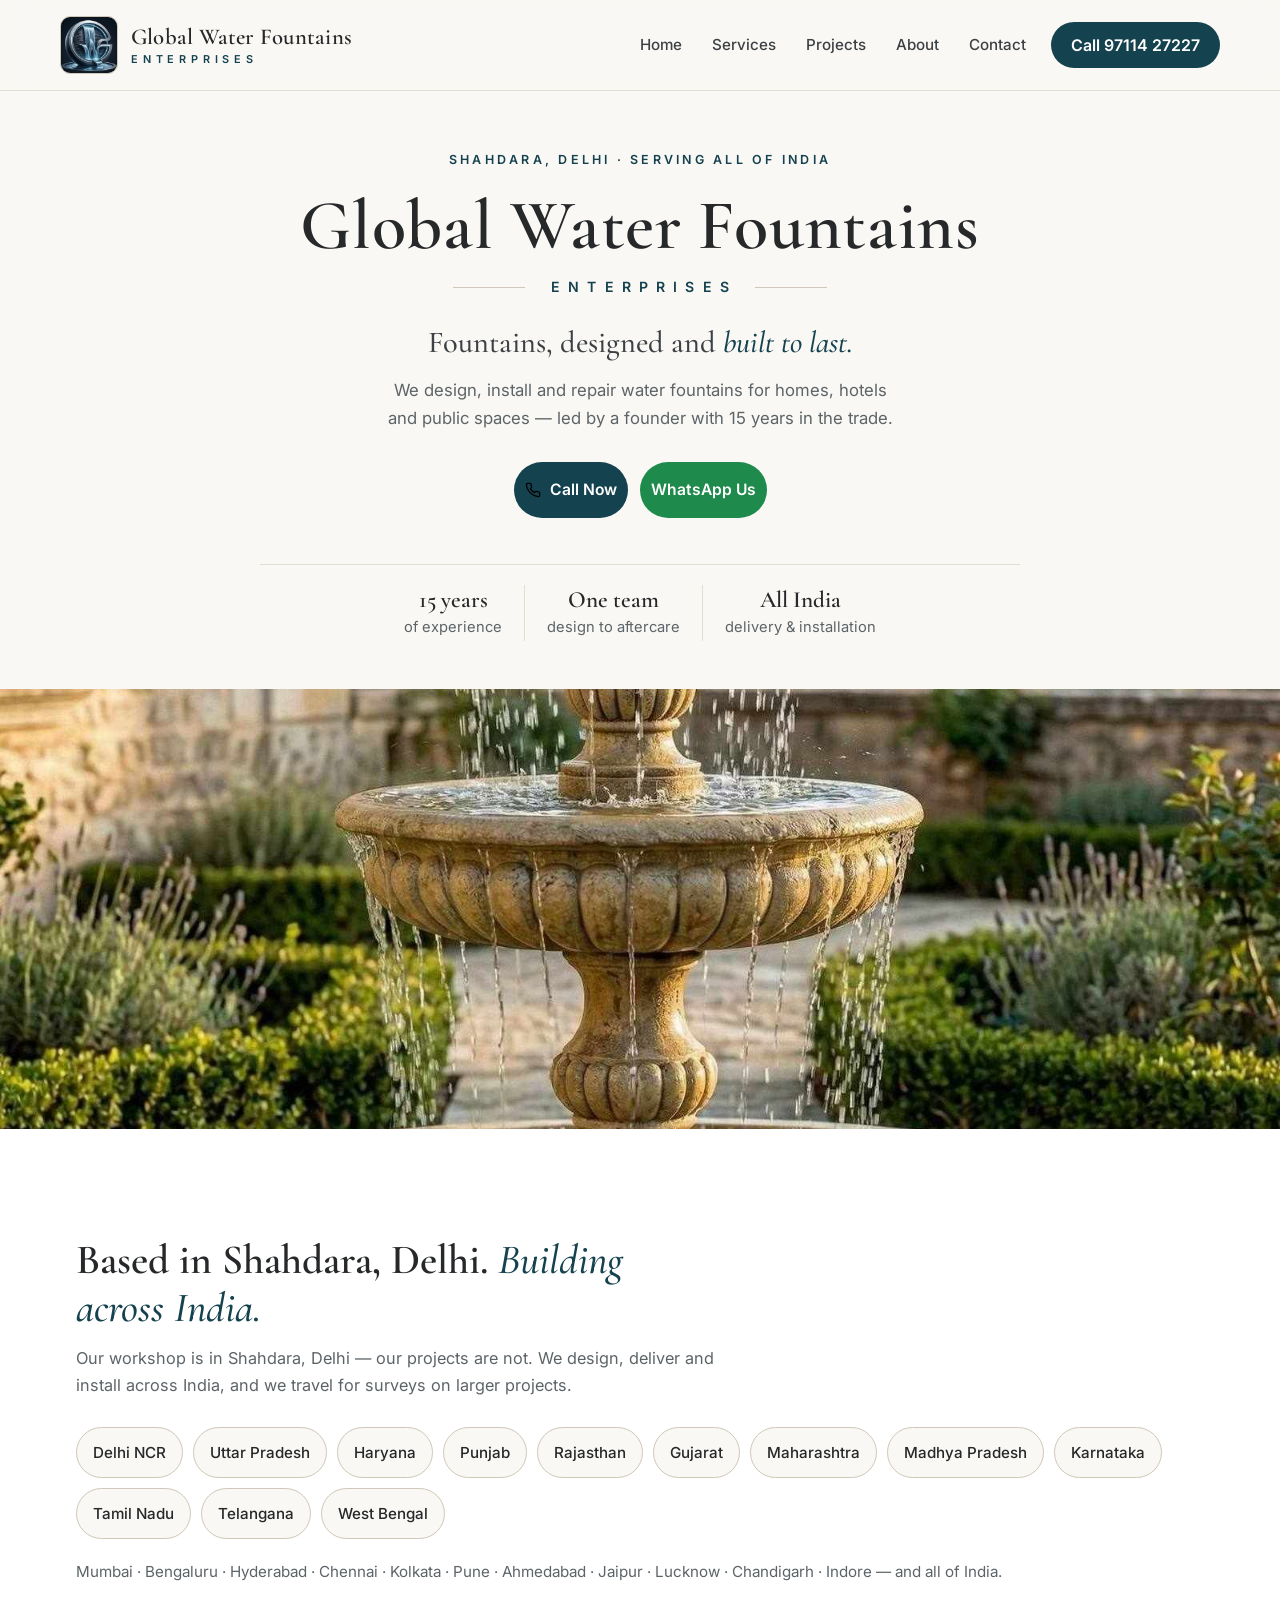
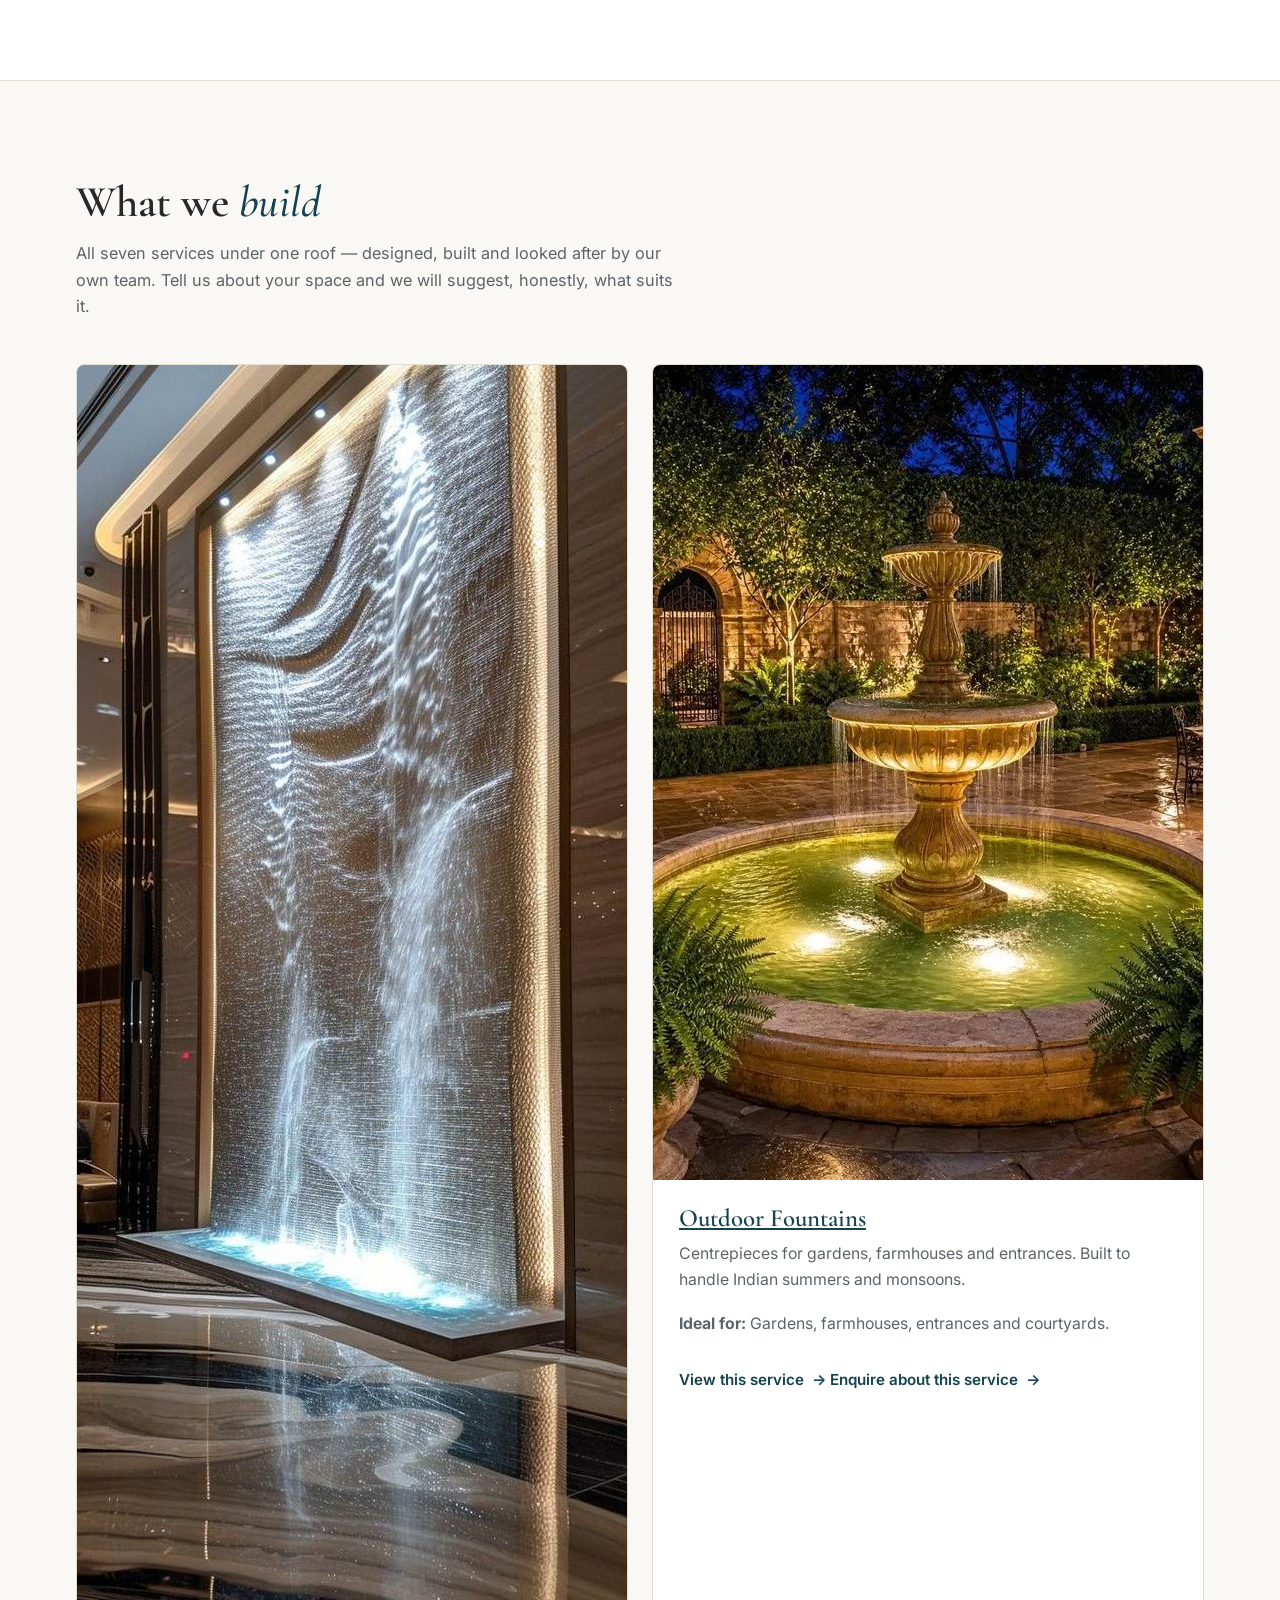
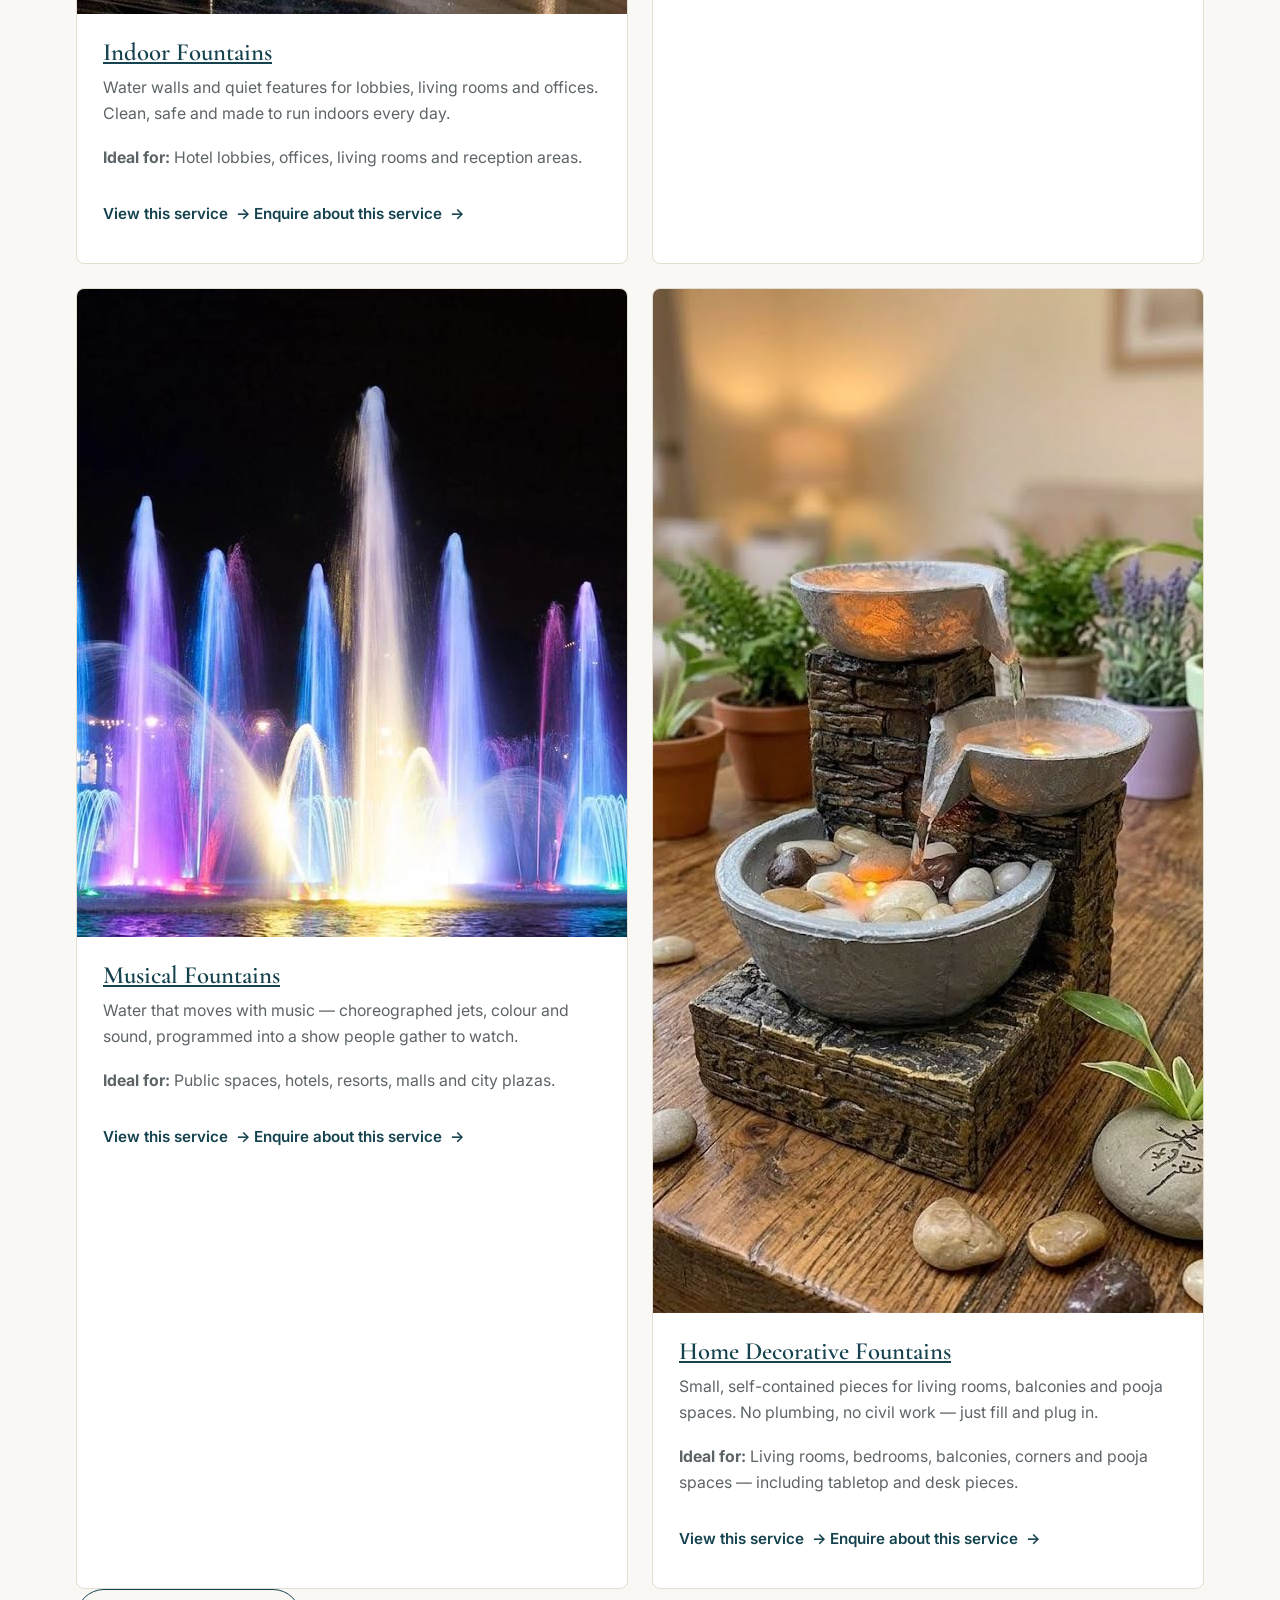
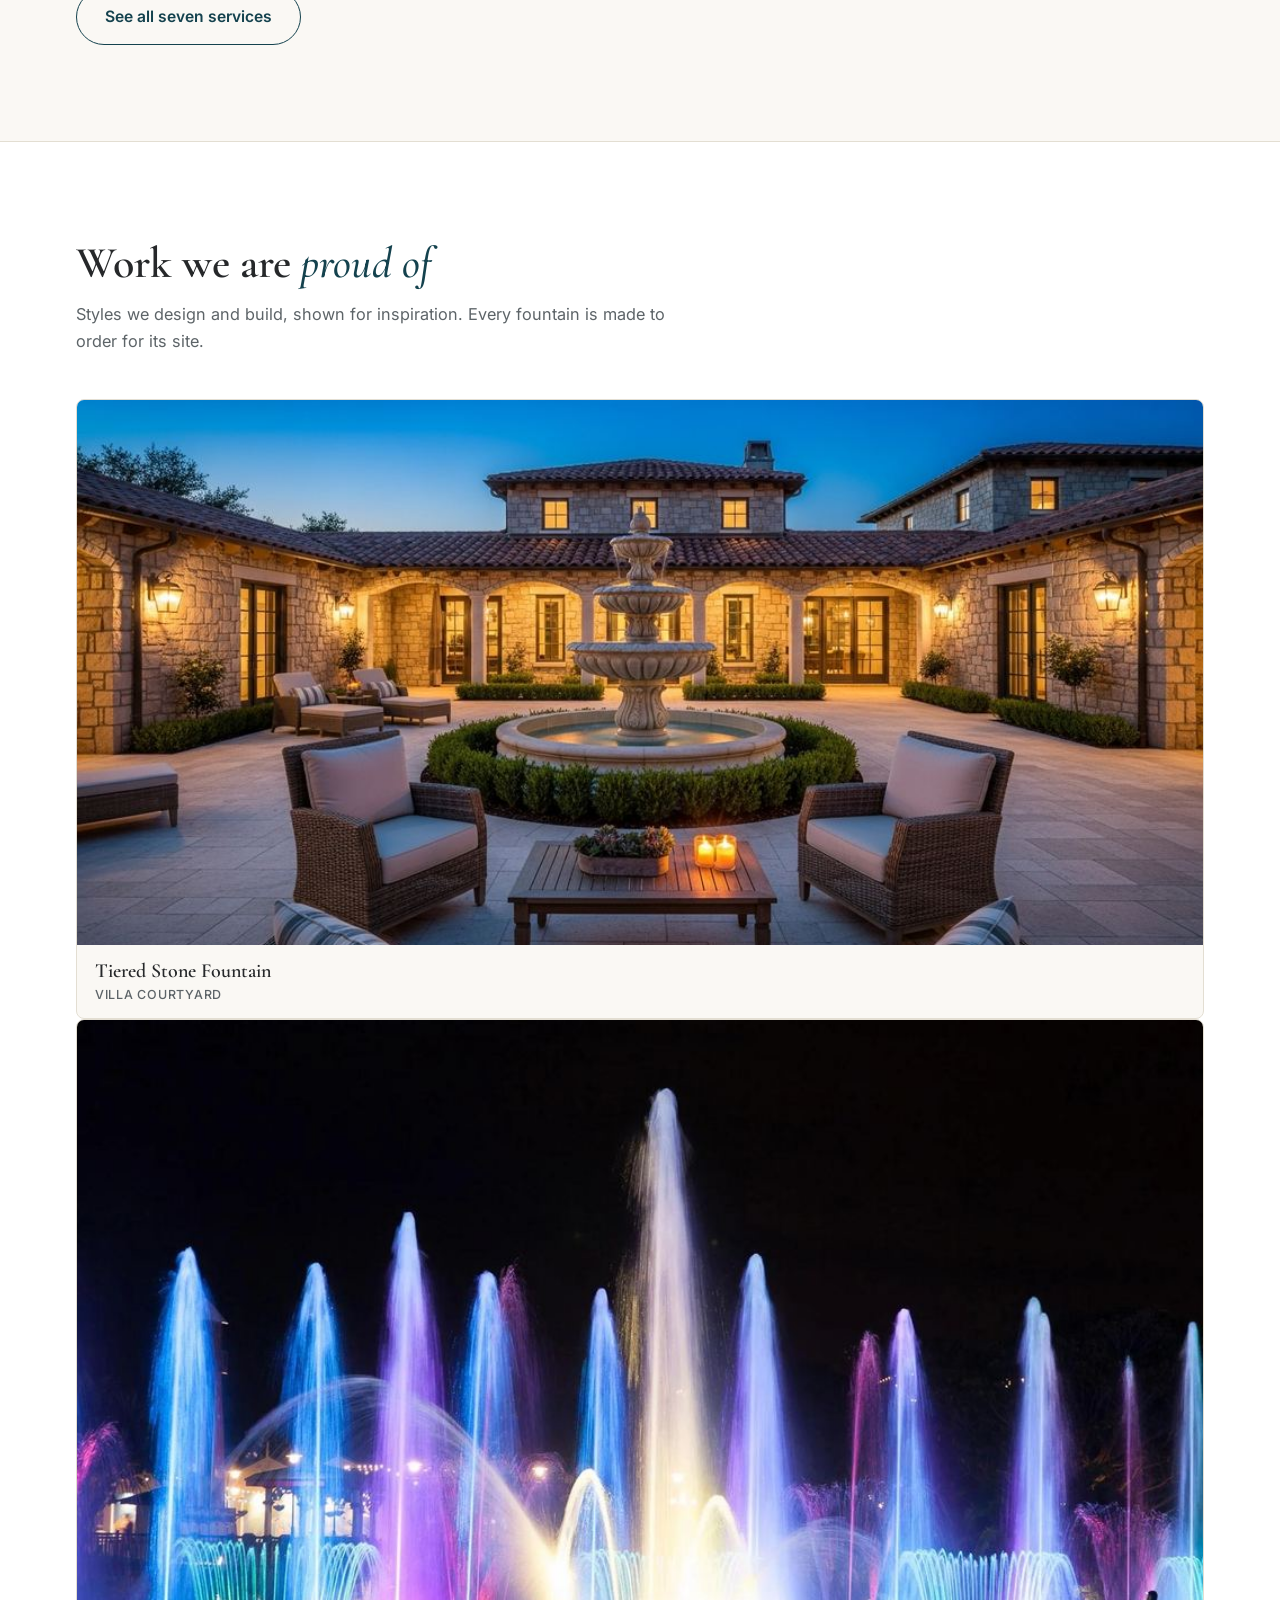
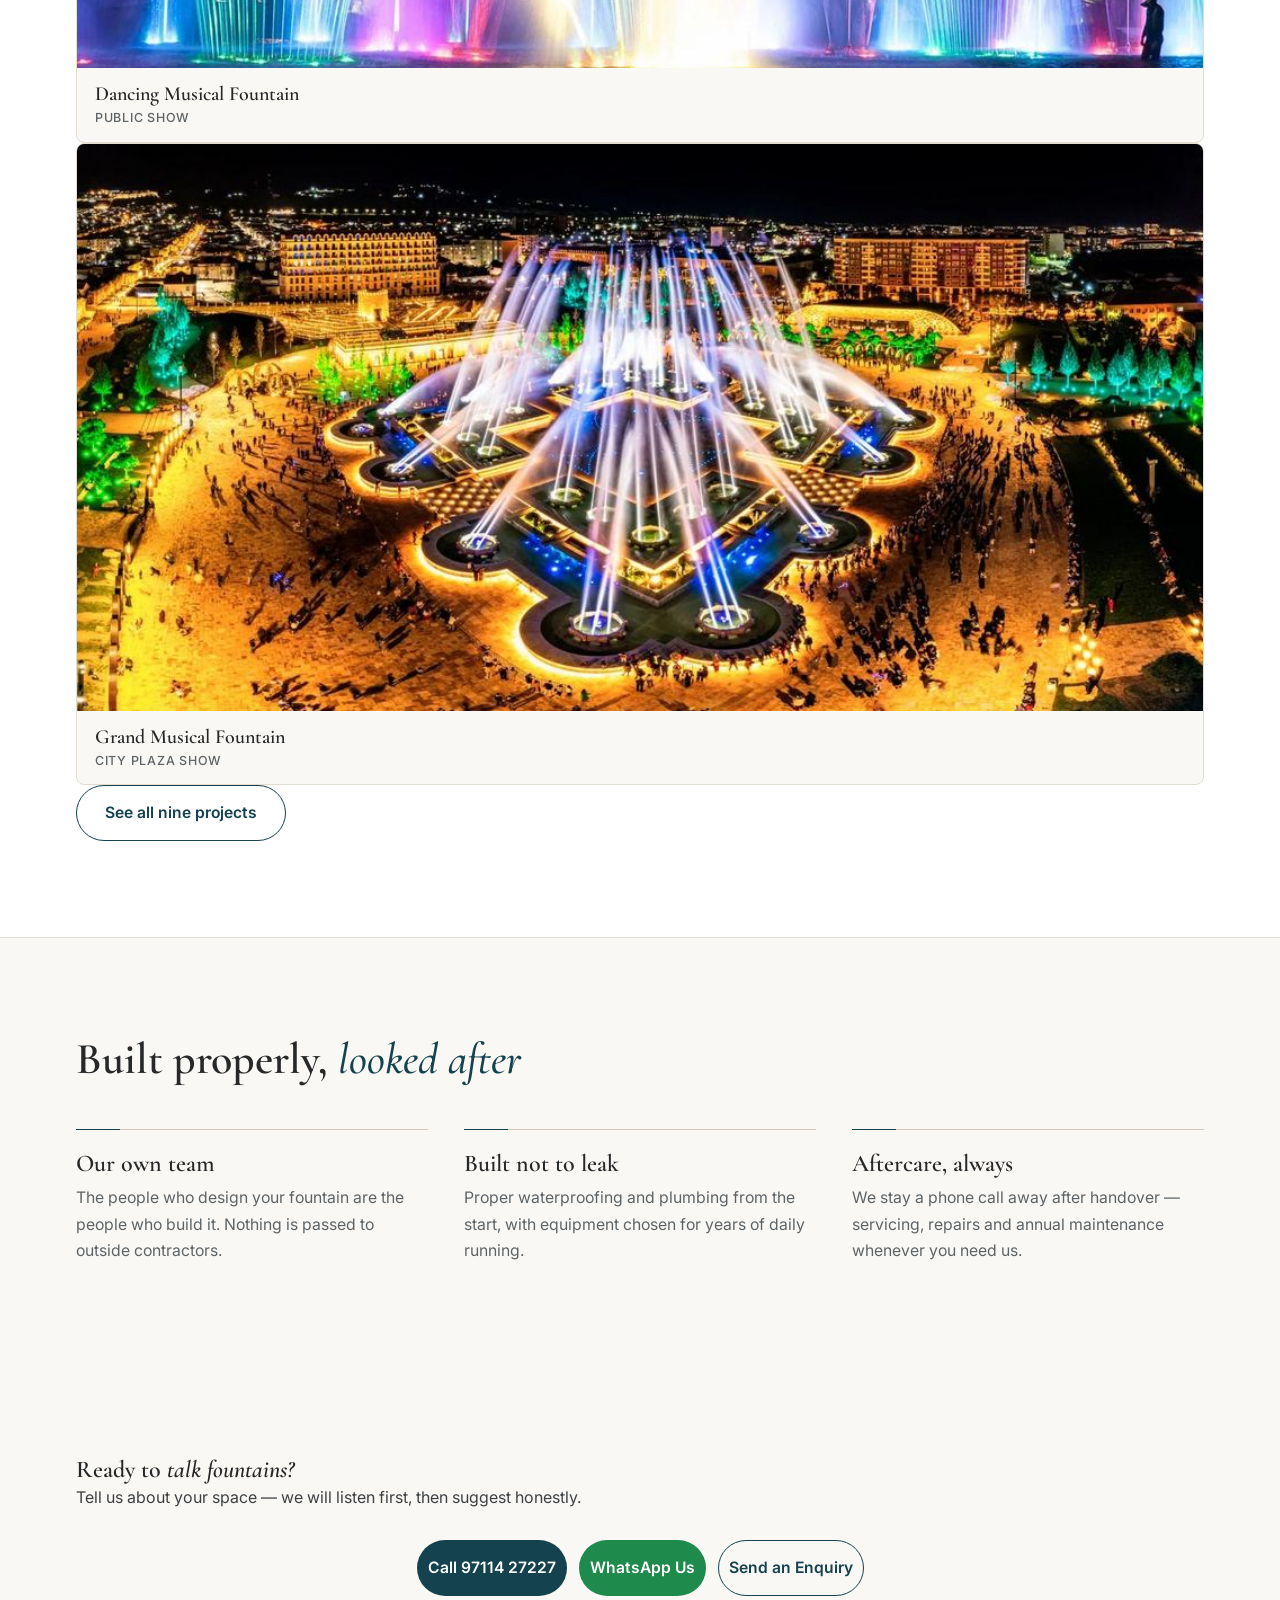
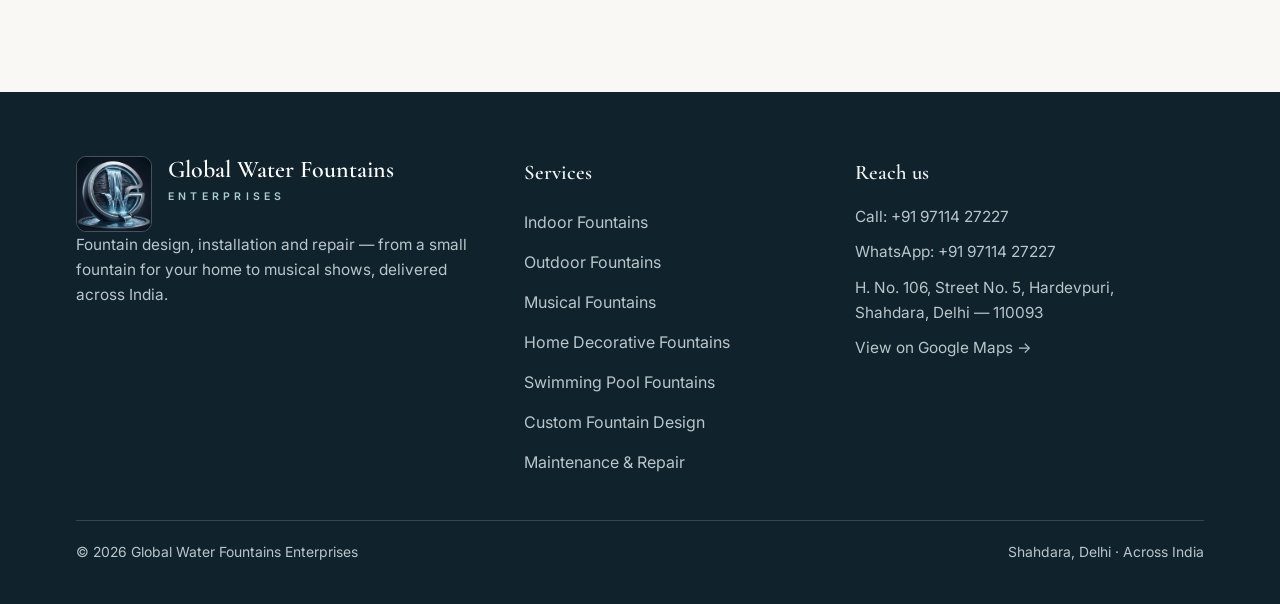
==== commit 34991c1c: "Multi-page: add Home, Services, Projects, About and Contact pages" ====
--- a/index.html
+++ b/index.html
@@ -8,7 +8,7 @@
   <meta name="theme-color" content="#faf8f4">
   <link rel="canonical" href="https://gangesh8800.github.io/fountain/">
   <meta property="og:title" content="Global Water Fountains Enterprises">
-  <meta property="og:description" content="Fountains designed, built and cared for across India. Call or WhatsApp +91 97114 27227.">
+  <meta property="og:description" content="Global Water Fountains Enterprises — fountain design, installation and repair from Shahdara, Delhi. Indoor, outdoor, musical and home decorative fountains, built across India. 15 years of experience. Call or WhatsApp +91 97114 27227.">
   <meta property="og:type" content="website">
   <meta property="og:url" content="https://gangesh8800.github.io/fountain/">
   <meta property="og:image" content="https://gangesh8800.github.io/fountain/assets/og-image.jpg">
@@ -26,10 +26,9 @@
   <script defer src="js/enquiry.js"></script>
 </head>
 <body>
-
 <header class="site-header">
   <div class="wrap nav">
-    <a class="brand" href="#top" aria-label="Global Water Fountains Enterprises — home">
+    <a class="brand" href="index.html" aria-label="Global Water Fountains Enterprises — home">
       <img class="brand-logo" src="assets/images/logo.jpg" alt="Global Water Fountains Enterprises logo" width="1170" height="700">
       <span><b>Global Water Fountains</b><small>Enterprises</small></span>
     </a>
@@ -37,15 +36,17 @@
       <img src="assets/icons/menu.svg" alt="" width="24" height="24">
     </button>
     <nav class="nav-links" id="main-nav" aria-label="Main navigation">
-      <a href="#services">Services</a>
-      <a href="#projects">Projects</a>
-      <a href="#faq">Questions</a>
+      <a href="index.html" class="active" aria-current="page">Home</a>
+      <a href="services.html">Services</a>
+      <a href="projects.html">Projects</a>
+      <a href="about.html">About</a>
+      <a href="contact.html">Contact</a>
       <a class="nav-call" href="tel:+919711427227">Call 97114 27227</a>
     </nav>
   </div>
 </header>
 
-<main id="top">
+<main>
 
   <!-- Hero -->
   <section class="hero" aria-label="Introduction">
@@ -74,11 +75,8 @@
       <img src="assets/images/hero.jpg" srcset="assets/images/hero-800.jpg 800w, assets/images/hero-1600.jpg 1600w" sizes="100vw" alt="A three-tier stone fountain in a villa garden in soft daylight, with hedges and trees behind it" width="1600" height="1000" fetchpriority="high">
     </div>
   </section>
-
-  <!-- Where we work -->
-  <section class="where" id="where" aria-label="Where we work">
-    <div class="wrap">
-      <p class="eyebrow">Where We Work</p>
+  <section class="where" aria-label="Where we work">
+    <div class="wrap">
       <h2>Based in Shahdara, Delhi. <em>Building across India.</em></h2>
       <p class="where-lede">Our workshop is in Shahdara, Delhi — our projects are not. We design, deliver and install across India, and we travel for surveys on larger projects.</p>
       <ul class="states">
@@ -98,104 +96,77 @@
       <p class="where-note">Mumbai · Bengaluru · Hyderabad · Chennai · Kolkata · Pune · Ahmedabad · Jaipur · Lucknow · Chandigarh · Indore — and all of India.</p>
     </div>
   </section>
-
-  <!-- Services -->
-  <section id="services" aria-label="Services">
+  <!-- Featured services -->
+  <section aria-label="Featured services">
     <div class="wrap">
       <div class="sec-head">
-        <p class="eyebrow">Services</p>
         <h2>What we <em>build</em></h2>
         <p>All seven services under one roof — designed, built and looked after by our own team. Tell us about your space and we will suggest, honestly, what suits it.</p>
       </div>
       <div class="svc-grid">
         <article class="svc">
-          <figure><img src="assets/images/services/indoor.jpg" alt="An illuminated indoor water wall in a hotel lobby" width="700" height="1249" loading="lazy"></figure>
-          <div class="svc-body">
-            <h3>Indoor Fountains</h3>
+          <figure><a href="services/indoor.html"><img src="assets/images/services/indoor.jpg" alt="An illuminated indoor water wall in a hotel lobby" width="700" height="1249" loading="lazy"></a></figure>
+          <div class="svc-body">
+            <h3><a href="services/indoor.html">Indoor Fountains</a></h3>
             <p>Water walls and quiet features for lobbies, living rooms and offices. Clean, safe and made to run indoors every day.</p>
-            <a class="svc-link" href="#contact" data-service="Indoor Water Fountain">Ask about indoor fountains <span aria-hidden="true">&rarr;</span></a>
-          </div>
-        </article>
-        <article class="svc">
-          <figure><img src="assets/images/services/outdoor.jpg" alt="A classic two-tier stone fountain in a garden courtyard" width="720" height="815" loading="lazy"></figure>
-          <div class="svc-body">
-            <h3>Outdoor Fountains</h3>
+            <p class="svc-ideal"><strong>Ideal for:</strong> Hotel lobbies, offices, living rooms and reception areas.</p>
+            <a class="svc-link" href="services/indoor.html">View this service <span aria-hidden="true">&rarr;</span></a>
+            <a class="svc-link" href="contact.html?service=Indoor%20Water%20Fountain" data-service="Indoor Water Fountain">Enquire about this service <span aria-hidden="true">&rarr;</span></a>
+          </div>
+        </article>
+        <article class="svc">
+          <figure><a href="services/outdoor.html"><img src="assets/images/services/outdoor.jpg" alt="A classic two-tier stone fountain in a garden courtyard" width="720" height="815" loading="lazy"></a></figure>
+          <div class="svc-body">
+            <h3><a href="services/outdoor.html">Outdoor Fountains</a></h3>
             <p>Centrepieces for gardens, farmhouses and entrances. Built to handle Indian summers and monsoons.</p>
-            <a class="svc-link" href="#contact" data-service="Outdoor Water Fountain">Ask about outdoor fountains <span aria-hidden="true">&rarr;</span></a>
-          </div>
-        </article>
-        <article class="svc">
-          <figure><img src="assets/images/services/musical.jpg" alt="A musical dancing fountain with colourful illuminated jets at night" width="1000" height="648" loading="lazy"></figure>
-          <div class="svc-body">
-            <h3>Musical Fountains</h3>
+            <p class="svc-ideal"><strong>Ideal for:</strong> Gardens, farmhouses, entrances and courtyards.</p>
+            <a class="svc-link" href="services/outdoor.html">View this service <span aria-hidden="true">&rarr;</span></a>
+            <a class="svc-link" href="contact.html?service=Outdoor%20Water%20Fountain" data-service="Outdoor Water Fountain">Enquire about this service <span aria-hidden="true">&rarr;</span></a>
+          </div>
+        </article>
+        <article class="svc">
+          <figure><a href="services/musical.html"><img src="assets/images/services/musical.jpg" alt="A musical dancing fountain with colourful illuminated jets at night" width="1000" height="648" loading="lazy"></a></figure>
+          <div class="svc-body">
+            <h3><a href="services/musical.html">Musical Fountains</a></h3>
             <p>Water that moves with music — choreographed jets, colour and sound, programmed into a show people gather to watch.</p>
-            <a class="svc-link" href="#contact" data-service="Musical Fountain">Ask about musical fountains <span aria-hidden="true">&rarr;</span></a>
-          </div>
-        </article>
-        <article class="svc">
-          <figure><img src="assets/images/services/home-decorative.jpg" alt="A small decorative tabletop fountain with cascading bowls on a wooden table at home" width="755" height="1024" loading="lazy"></figure>
-          <div class="svc-body">
-            <h3>Home Decorative Fountains</h3>
+            <p class="svc-ideal"><strong>Ideal for:</strong> Public spaces, hotels, resorts, malls and city plazas.</p>
+            <a class="svc-link" href="services/musical.html">View this service <span aria-hidden="true">&rarr;</span></a>
+            <a class="svc-link" href="contact.html?service=Musical%20Fountain" data-service="Musical Fountain">Enquire about this service <span aria-hidden="true">&rarr;</span></a>
+          </div>
+        </article>
+        <article class="svc">
+          <figure><a href="services/home-decorative.html"><img src="assets/images/services/home-decorative.jpg" alt="A small decorative tabletop fountain with cascading bowls on a wooden table at home" width="755" height="1024" loading="lazy"></a></figure>
+          <div class="svc-body">
+            <h3><a href="services/home-decorative.html">Home Decorative Fountains</a></h3>
             <p>Small, self-contained pieces for living rooms, balconies and pooja spaces. No plumbing, no civil work — just fill and plug in.</p>
-            <a class="svc-link" href="#contact" data-service="Home Decorative Fountain">Ask about home fountains <span aria-hidden="true">&rarr;</span></a>
-          </div>
-        </article>
-        <article class="svc">
-          <figure><img src="assets/images/services/swimming-pool.jpg" alt="An ornate fountain in the centre of a luxury resort swimming pool" width="700" height="500" loading="lazy"></figure>
-          <div class="svc-body">
-            <h3>Swimming Pool Fountains</h3>
-            <p>Jets, cascades and centrepieces in the water itself — for hotel, resort and club pools, and for private pools at home.</p>
-            <a class="svc-link" href="#contact" data-service="Swimming Pool Fountain">Ask about pool fountains <span aria-hidden="true">&rarr;</span></a>
-          </div>
-        </article>
-        <article class="svc">
-          <figure><img src="assets/images/services/custom.jpg" alt="A custom stainless steel rain-curtain water feature outside a modern home" width="1000" height="666" loading="lazy"></figure>
-          <div class="svc-body">
-            <h3>Custom Fountain Design</h3>
-            <p>A fountain designed only for your site — an unusual shape, a rain curtain, a family emblem in water. If you can picture it, we will engineer it.</p>
-            <a class="svc-link" href="#contact" data-service="Custom Fountain Design">Ask about a custom design <span aria-hidden="true">&rarr;</span></a>
-          </div>
-        </article>
-        <article class="svc svc-wide">
-          <figure><img src="assets/images/services/maintenance-repair.jpg" alt="A technician fitting an underwater fountain light during a maintenance visit" width="800" height="600" loading="lazy"></figure>
-          <div class="svc-body">
-            <h3>Maintenance &amp; Repair</h3>
-            <p>Pumps, nozzles, lights, leaks and waterproofing — repaired on fountains of any make, not just our own. We also offer annual maintenance contracts, so yours never stays stopped for long.</p>
-            <a class="svc-link" href="#contact" data-service="Maintenance &amp; Repair">Ask about repair &amp; care <span aria-hidden="true">&rarr;</span></a>
-          </div>
-        </article>
-      </div>
-    </div>
-  </section>
-
-  <!-- Selected projects -->
-  <section class="projects" id="projects" aria-label="Selected projects">
+            <p class="svc-ideal"><strong>Ideal for:</strong> Living rooms, bedrooms, balconies, corners and pooja spaces — including tabletop and desk pieces.</p>
+            <a class="svc-link" href="services/home-decorative.html">View this service <span aria-hidden="true">&rarr;</span></a>
+            <a class="svc-link" href="contact.html?service=Home%20Decorative%20Fountain" data-service="Home Decorative Fountain">Enquire about this service <span aria-hidden="true">&rarr;</span></a>
+          </div>
+        </article>
+      </div>
+      <p class="more-link"><a class="btn btn-outline" href="services.html">See all seven services</a></p>
+    </div>
+  </section>
+
+  <!-- Featured projects -->
+  <section class="projects" aria-label="Featured projects">
     <div class="wrap">
       <div class="sec-head">
-        <p class="eyebrow">Selected Projects</p>
         <h2>Work we are <em>proud of</em></h2>
         <p>Styles we design and build, shown for inspiration. Every fountain is made to order for its site.</p>
       </div>
-      <div class="proj-track">
+      <div class="proj-grid">
         <figure class="proj"><img src="assets/images/projects/tiered-stone.jpg" alt="Tiered stone fountain in a villa courtyard" width="1000" height="545" loading="lazy"><figcaption>Tiered Stone Fountain<small>Villa courtyard</small></figcaption></figure>
         <figure class="proj"><img src="assets/images/projects/musical.jpg" alt="Colourful dancing musical fountain at night" width="1000" height="648" loading="lazy"><figcaption>Dancing Musical Fountain<small>Public show</small></figcaption></figure>
-        <figure class="proj"><img src="assets/images/projects/stepped-garden.jpg" alt="Contemporary stepped stone water feature in a landscaped garden" width="900" height="1350" loading="lazy"><figcaption>Stepped Garden Feature<small>Contemporary</small></figcaption></figure>
-        <figure class="proj"><img src="assets/images/projects/indoor-water-wall.jpg" alt="Illuminated indoor water wall in a hotel lobby" width="700" height="1249" loading="lazy"><figcaption>Indoor Water Wall<small>Hotel interior</small></figcaption></figure>
-        <figure class="proj"><img src="assets/images/projects/rain-curtain.jpg" alt="Custom stainless steel rain-curtain water feature outside a modern home" width="1000" height="666" loading="lazy"><figcaption>Rain-Curtain Feature<small>Custom design</small></figcaption></figure>
-        <figure class="proj"><img src="assets/images/projects/pool-fountain.jpg" alt="An ornate fountain in the centre of a luxury resort swimming pool" width="700" height="500" loading="lazy"><figcaption>Pool Fountain<small>Resort pool</small></figcaption></figure>
         <figure class="proj"><img src="assets/images/projects/grand-musical.jpg" alt="Aerial view of a grand illuminated musical fountain in a city plaza at night, surrounded by crowds" width="1000" height="567" loading="lazy"><figcaption>Grand Musical Fountain<small>City plaza show</small></figcaption></figure>
-        <figure class="proj"><img src="assets/images/projects/pool-jets.jpg" alt="Fountain jets playing in a curved turquoise resort swimming pool" width="800" height="1200" loading="lazy"><figcaption>Pool Fountain Jets<small>Resort pool</small></figcaption></figure>
-        <figure class="proj"><img src="assets/images/projects/stone-water-wall.jpg" alt="An illuminated stone water wall flowing into a garden pond at dusk" width="1000" height="666" loading="lazy"><figcaption>Stone Water Wall<small>Garden feature</small></figcaption></figure>
-      </div>
-      <p class="proj-hint">Swipe to see more &rarr;</p>
-    </div>
-  </section>
-
-  <!-- Why choose us -->
-  <section id="why" aria-label="Why choose us">
+      </div>
+      <p class="more-link"><a class="btn btn-outline" href="projects.html">See all nine projects</a></p>
+    </div>
+  </section>
+  <section aria-label="Why choose us">
     <div class="wrap">
       <div class="sec-head">
-        <p class="eyebrow">Why Choose Us</p>
         <h2>Built properly, <em>looked after</em></h2>
       </div>
       <div class="why-grid">
@@ -214,131 +185,18 @@
       </div>
     </div>
   </section>
-
-  <!-- How it works -->
-  <section class="how" id="how" aria-label="How it works">
-    <div class="wrap">
-      <div class="sec-head">
-        <p class="eyebrow">How It Works</p>
-        <h2>From first call <em>to first splash</em></h2>
-      </div>
-      <div class="steps">
-        <div class="step">
-          <h3>We talk &amp; visit</h3>
-          <p>Call or WhatsApp us about your space. For larger projects, we travel to survey the site in person.</p>
-        </div>
-        <div class="step">
-          <h3>Design &amp; clear quote</h3>
-          <p>You get a design and an itemised quotation, so you can see exactly what you are paying for.</p>
-        </div>
-        <div class="step">
-          <h3>We build it</h3>
-          <p>Civil work, waterproofing, plumbing, equipment and programming — all handled by our own team.</p>
-        </div>
-        <div class="step">
-          <h3>Handover &amp; aftercare</h3>
-          <p>We start the fountain with you, show you how to run it, and stay in touch afterwards.</p>
-        </div>
-      </div>
-    </div>
-  </section>
-
-  <!-- FAQ -->
-  <section id="faq" aria-label="Frequently asked questions">
-    <div class="wrap">
-      <div class="sec-head">
-        <p class="eyebrow">Questions</p>
-        <h2>Before you <em>ask</em></h2>
-      </div>
-      <div class="faq-list">
-        <div class="faq">
-          <button type="button" aria-expanded="false">What does a fountain cost?<span class="sign" aria-hidden="true">+</span></button>
-          <div class="ans"><p>It depends on size, water effects, materials and site conditions. Once we see your site — or your photos and measurements — we give you an itemised quote, and you can adjust the design to your budget.</p></div>
-        </div>
-        <div class="faq">
-          <button type="button" aria-expanded="false">Do you work outside Delhi?<span class="sign" aria-hidden="true">+</span></button>
-          <div class="ans"><p>Yes. Our workshop is in Shahdara, Delhi, and we design, deliver and install across India. For larger projects we travel to survey your site first; for smaller ones we can start with your photos and drawings.</p></div>
-        </div>
-        <div class="faq">
-          <button type="button" aria-expanded="false">Can you repair a fountain built by someone else?<span class="sign" aria-hidden="true">+</span></button>
-          <div class="ans"><p>Of course. We repair pumps, nozzles, lighting, controls, leaks and waterproofing on fountains of any make — and we offer annual maintenance contracts. Just call us on <a href="tel:+919711427227">97114 27227</a>.</p></div>
-        </div>
-      </div>
-    </div>
-  </section>
-
-  <!-- Contact -->
-  <section class="contact" id="contact" aria-label="Contact">
-    <div class="wrap contact-grid">
-      <div class="contact-copy">
-        <p class="eyebrow">Contact</p>
-        <h2>The fastest way? <em>Just call us.</em></h2>
-        <p>Tell us what you have in mind — a small fountain for your living room, a garden centrepiece, a full musical show. We will listen first, then suggest honestly.</p>
-        <a class="phone-big" href="tel:+919711427227">+91 97114 27227</a>
-        <div class="contact-actions">
-          <a class="btn btn-call" href="tel:+919711427227">Call Now</a>
-          <a class="btn btn-wa" href="https://wa.me/919711427227?text=Hello%2C%20I%20want%20to%20enquire%20about%20a%20water%20fountain%20for%20my%20place." target="_blank" rel="noopener">WhatsApp Us</a>
-        </div>
-        <div class="visit">
-          <h3>Visit our workshop</h3>
-          <p>Global Water Fountains Enterprises<br>H. No. 106, Street No. 5, Hardevpuri,<br>Shahdara, Delhi — 110093</p>
-          <p><a href="https://www.google.com/maps/search/?api=1&amp;query=H.+No.+106,+Street+No.+5,+Hardevpuri,+Shahdara,+Delhi+110093" target="_blank" rel="noopener">Get directions on Google Maps &rarr;</a></p>
-        </div>
-      </div>
-
-      <form class="enq" id="enqForm" novalidate>
-        <div id="formFields">
-          <h3>Send an enquiry</h3>
-          <p>Fill this in and it opens in WhatsApp, ready to send to us. It takes under a minute.</p>
-          <div class="field" id="f-name">
-            <label for="inName">Your name <i>*</i></label>
-            <input id="inName" name="name" type="text" autocomplete="name" placeholder="e.g. Rohit Sharma">
-            <span class="err">Please tell us your name.</span>
-          </div>
-          <div class="field" id="f-phone">
-            <label for="inPhone">Your phone / WhatsApp <i>*</i></label>
-            <input id="inPhone" name="phone" type="tel" autocomplete="tel" inputmode="tel" placeholder="e.g. 98XXXXXXXX">
-            <span class="err">Enter a valid 10-digit mobile number.</span>
-          </div>
-          <div class="field">
-            <label for="inService">I&rsquo;m interested in</label>
-            <select id="inService" name="service">
-              <option>Indoor Water Fountain</option>
-              <option>Outdoor Water Fountain</option>
-              <option>Musical Fountain</option>
-              <option>Home Decorative Fountain</option>
-              <option>Swimming Pool Fountain</option>
-              <option>Custom Fountain Design</option>
-              <option>Maintenance &amp; Repair</option>
-              <option>Not sure yet — need advice</option>
-            </select>
-          </div>
-          <div class="field">
-            <label for="inCity">Project city</label>
-            <input id="inCity" name="city" type="text" autocomplete="address-level2" placeholder="e.g. Gurugram">
-          </div>
-          <div class="field">
-            <label for="inMsg">Tell us about the site</label>
-            <textarea id="inMsg" name="message" placeholder="Size of the space, indoor or outdoor, any design you have in mind…"></textarea>
-          </div>
-          <button type="submit" class="btn btn-wa">Send on WhatsApp</button>
-          <p class="form-note">Nothing is sent until you press send in WhatsApp.</p>
-        </div>
-        <div class="enq-success" id="enqSuccess" role="status">
-          <span class="tick"><svg width="26" height="26" viewBox="0 0 24 24" fill="none" stroke="currentColor" stroke-width="2.2" stroke-linecap="round" stroke-linejoin="round" aria-hidden="true"><path d="M4 12.5l5 5L20 6.5"/></svg></span>
-          <h3>Your enquiry is ready</h3>
-          <p>Reference <strong id="enqRef"></strong>. Send it to us on WhatsApp, or copy it for your records.</p>
-          <pre class="enq-summary" id="enqSummary"></pre>
-          <div class="success-actions">
-            <a class="btn btn-wa btn-small" id="waSendBtn" href="https://wa.me/919711427227" target="_blank" rel="noopener">Send on WhatsApp</a>
-            <button type="button" class="btn btn-outline btn-small" id="copyBtn">Copy enquiry</button>
-            <button type="button" class="btn btn-outline btn-small" id="againBtn">New enquiry</button>
-          </div>
-          <p class="form-note" id="copyNote" aria-live="polite"></p>
-        </div>
-      </form>
-    </div>
-  </section>
+  <section class="cta-band" aria-label="Get in touch">
+    <div class="wrap">
+      <h2>Ready to <em>talk fountains?</em></h2>
+      <p>Tell us about your space — we will listen first, then suggest honestly.</p>
+      <div class="hero-actions">
+        <a class="btn btn-call" href="tel:+919711427227">Call 97114 27227</a>
+        <a class="btn btn-wa" href="https://wa.me/919711427227?text=Hello%2C%20I%20want%20to%20enquire%20about%20a%20water%20fountain%20for%20my%20place." target="_blank" rel="noopener">WhatsApp Us</a>
+        <a class="btn btn-outline" href="contact.html">Send an Enquiry</a>
+      </div>
+    </div>
+  </section>
+
 </main>
 
 <footer class="site-footer">
@@ -354,13 +212,13 @@
       <div>
         <h4>Services</h4>
         <ul>
-          <li><a href="#services">Indoor Fountains</a></li>
-          <li><a href="#services">Outdoor Fountains</a></li>
-          <li><a href="#services">Musical Fountains</a></li>
-          <li><a href="#services">Home Decorative Fountains</a></li>
-          <li><a href="#services">Swimming Pool Fountains</a></li>
-          <li><a href="#services">Custom Fountain Design</a></li>
-          <li><a href="#services">Maintenance &amp; Repair</a></li>
+          <li><a href="services/indoor.html">Indoor Fountains</a></li>
+          <li><a href="services/outdoor.html">Outdoor Fountains</a></li>
+          <li><a href="services/musical.html">Musical Fountains</a></li>
+          <li><a href="services/home-decorative.html">Home Decorative Fountains</a></li>
+          <li><a href="services/swimming-pool.html">Swimming Pool Fountains</a></li>
+          <li><a href="services/custom.html">Custom Fountain Design</a></li>
+          <li><a href="services/maintenance-repair.html">Maintenance & Repair</a></li>
         </ul>
       </div>
       <div>
--- a/css/layout.css
+++ b/css/layout.css
@@ -101,6 +101,23 @@
   object-fit: cover; object-position: center 55%;
 }
 
+/* Where we work */
+.where { background: var(--bg-white); border-bottom: 1px solid var(--line); }
+.where h2 { font-size: clamp(1.9rem, 4vw, 2.6rem); margin: 12px 0; max-width: 640px; }
+.where h2 em { font-style: italic; font-weight: 500; color: var(--accent); }
+.where-lede { color: var(--muted); max-width: 640px; margin: 0; font-size: 1.02rem; }
+.states {
+  list-style: none; margin: 28px 0 0; padding: 0;
+  display: flex; flex-wrap: wrap; gap: 10px;
+}
+.states li {
+  font-size: 0.95rem; font-weight: 500; color: var(--ink);
+  border: 1px solid var(--line-strong); border-radius: 999px;
+  padding: 12px 16px; min-height: 48px; display: inline-flex; align-items: center;
+  background: var(--bg);
+}
+.where-note { color: var(--muted); margin: 20px 0 0; font-size: 0.95rem; }
+
 /* Services */
 .svc-grid { display: grid; grid-template-columns: 1fr; gap: 20px; }
 .svc-wide { display: grid; grid-template-columns: 1fr; }
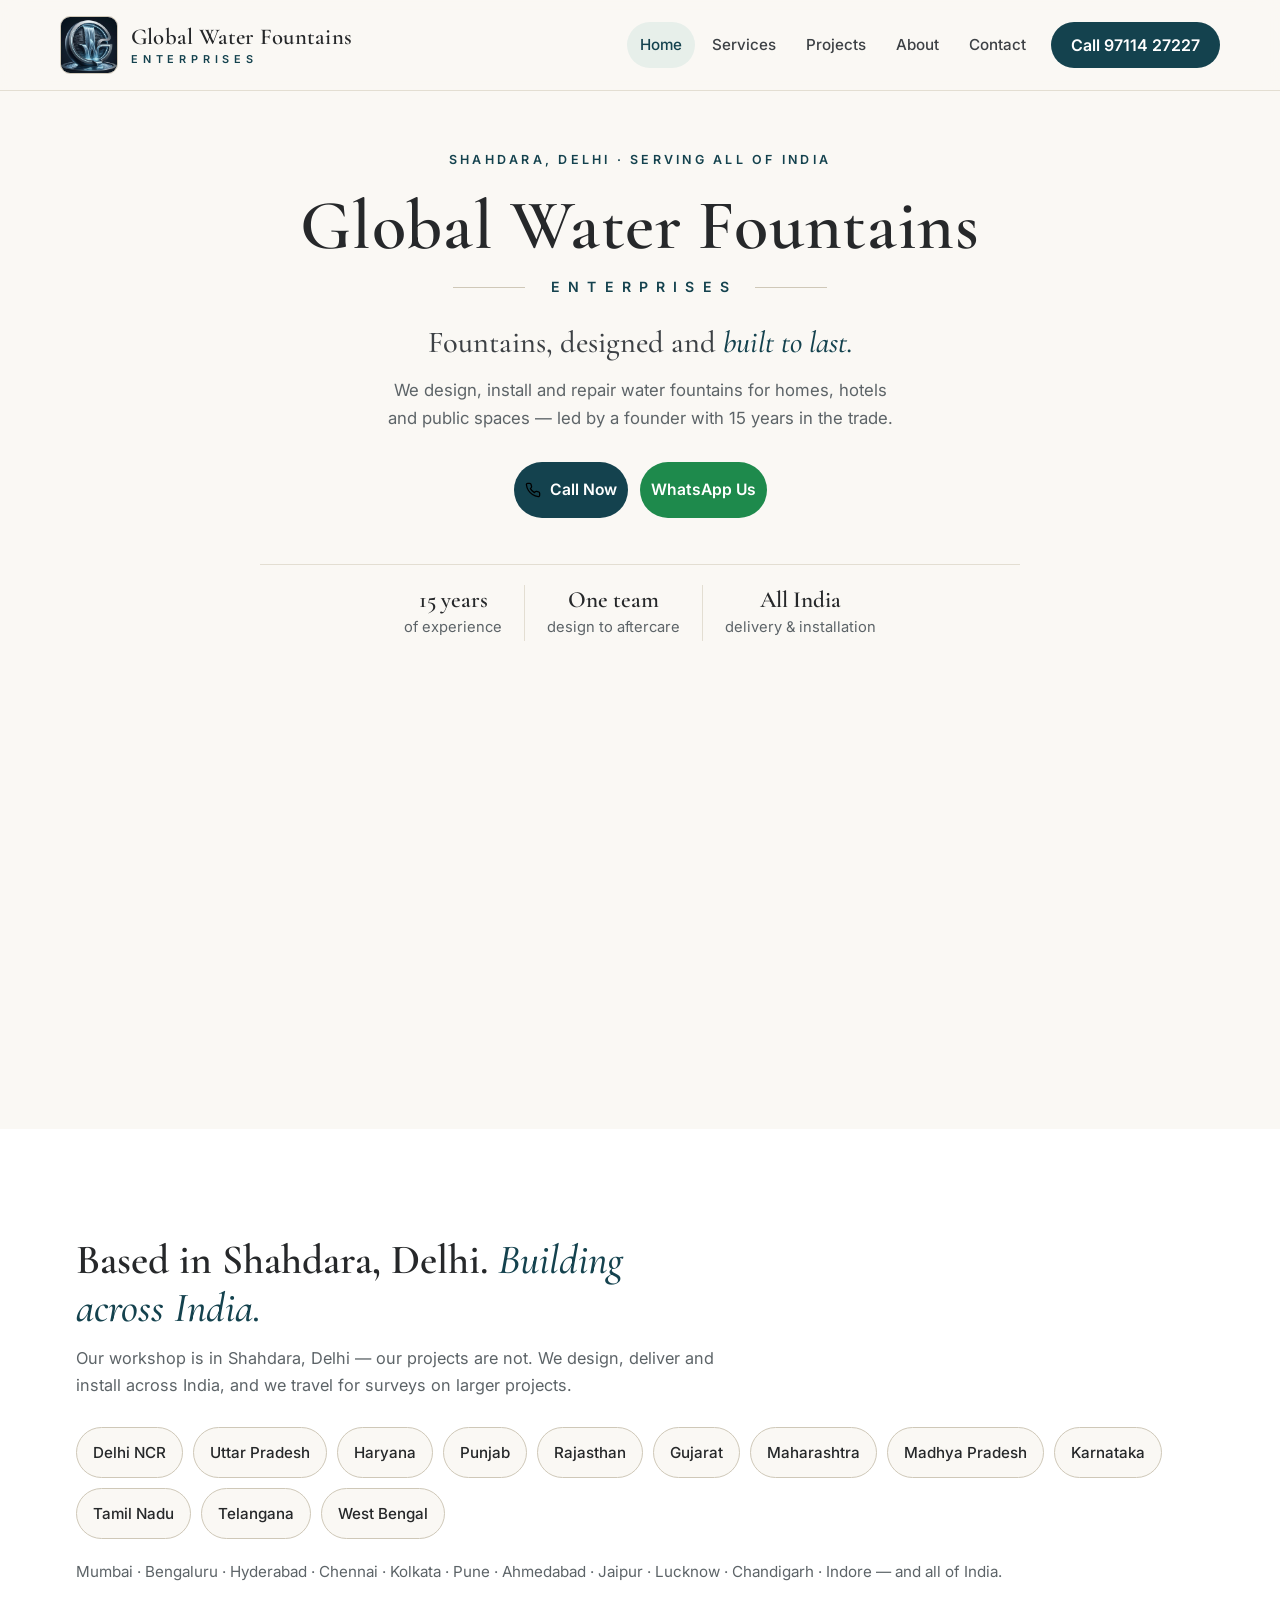
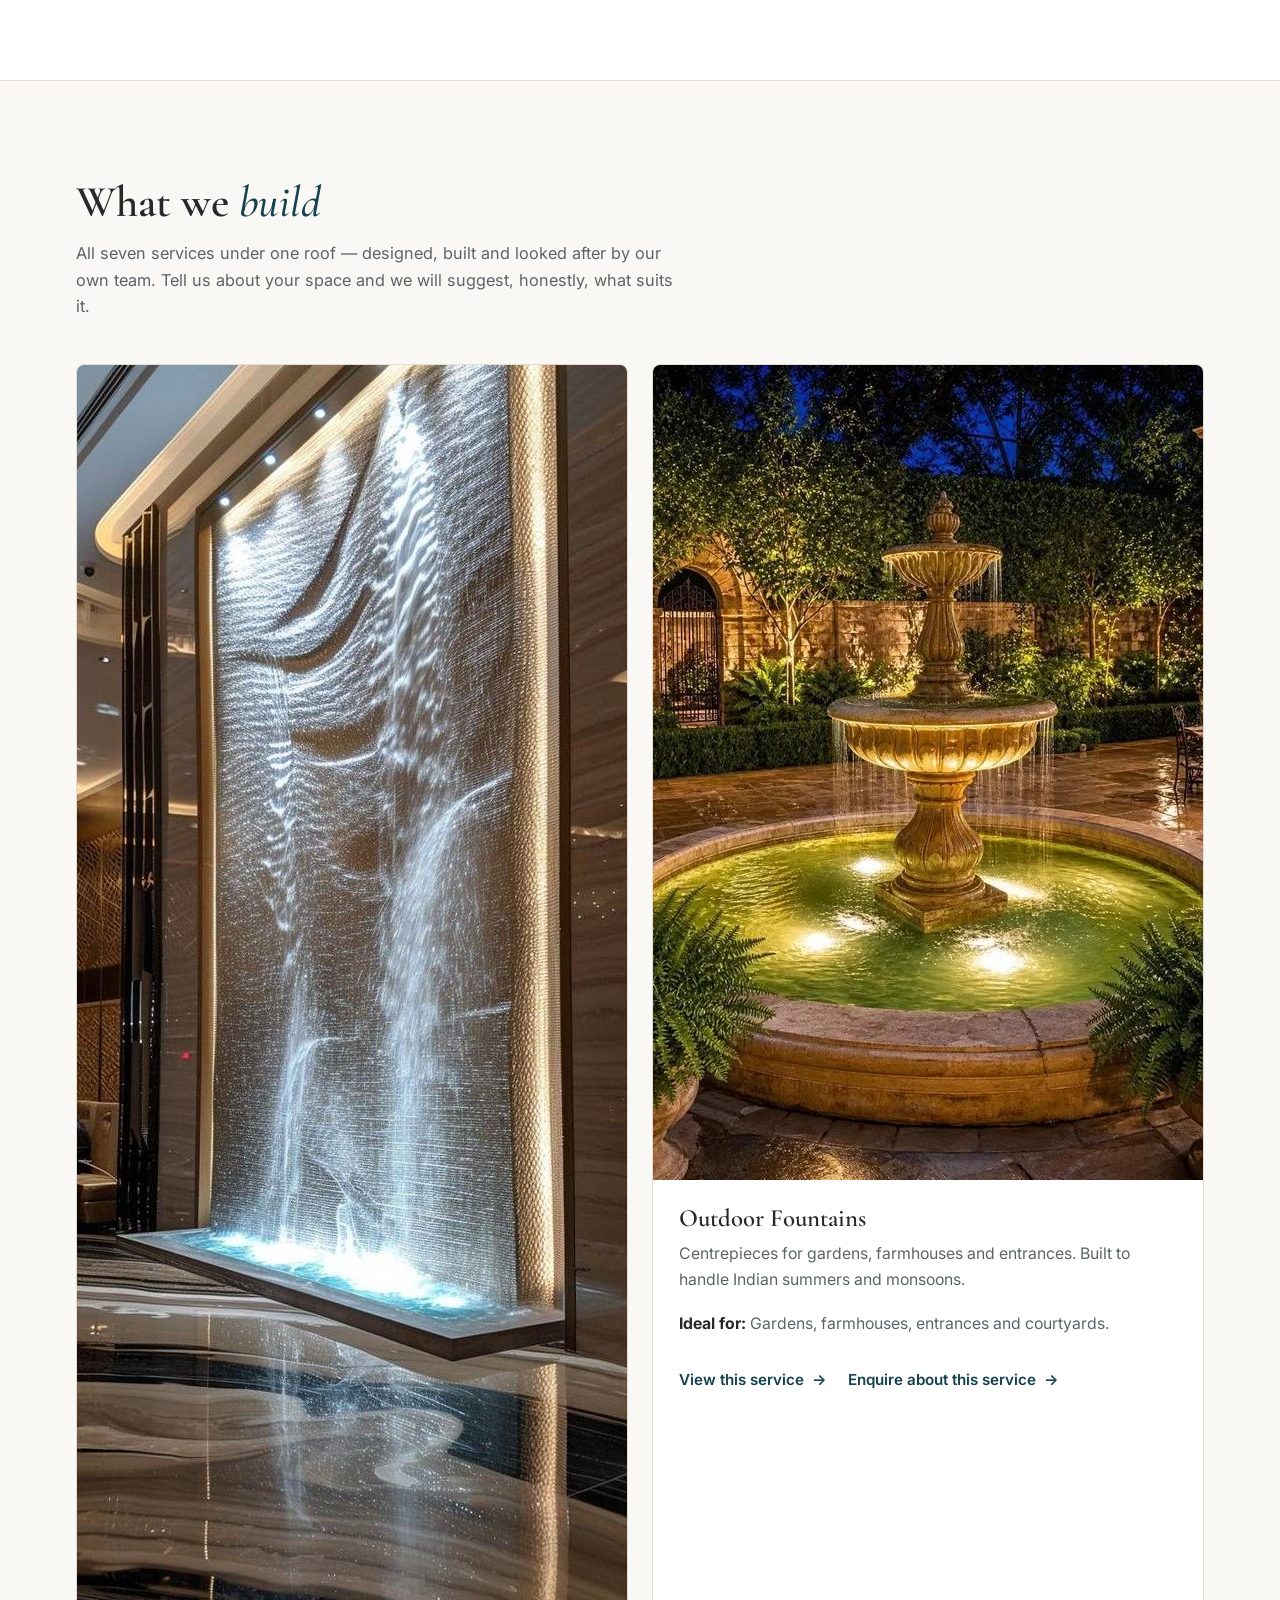
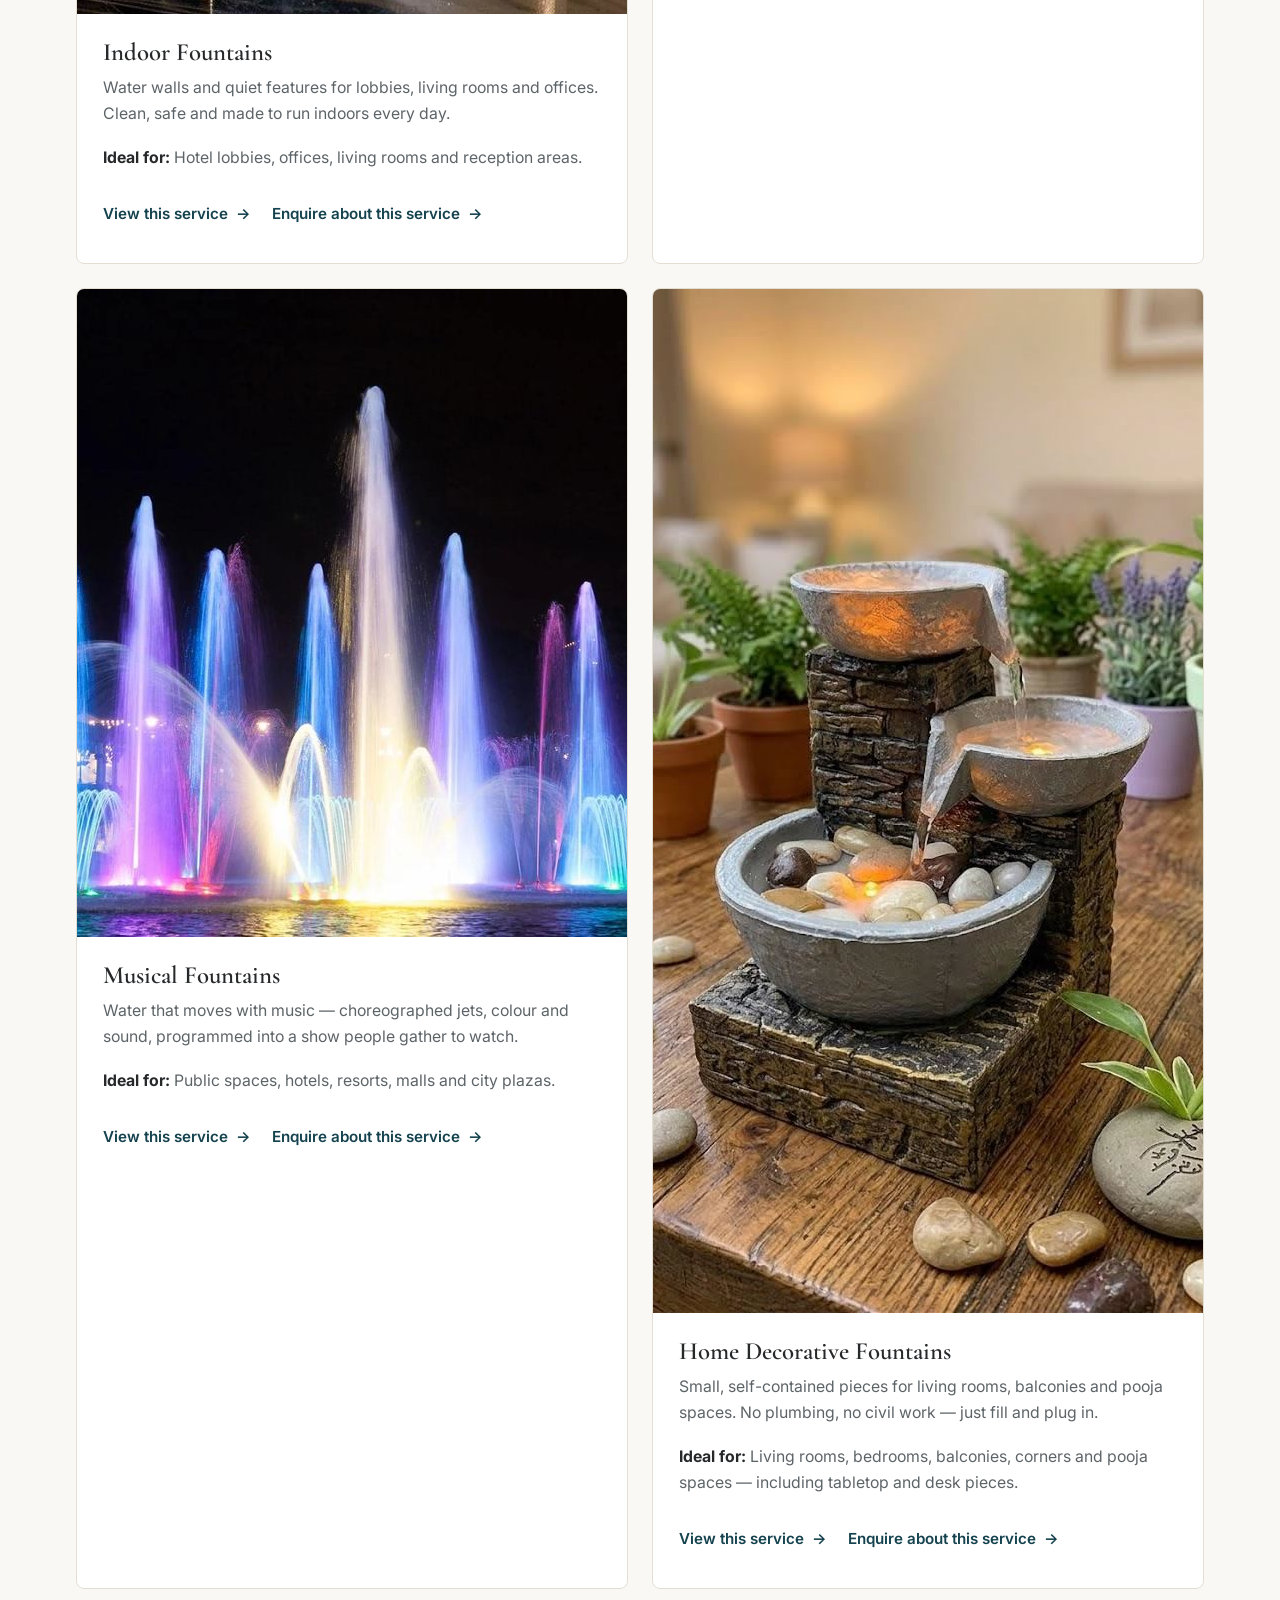
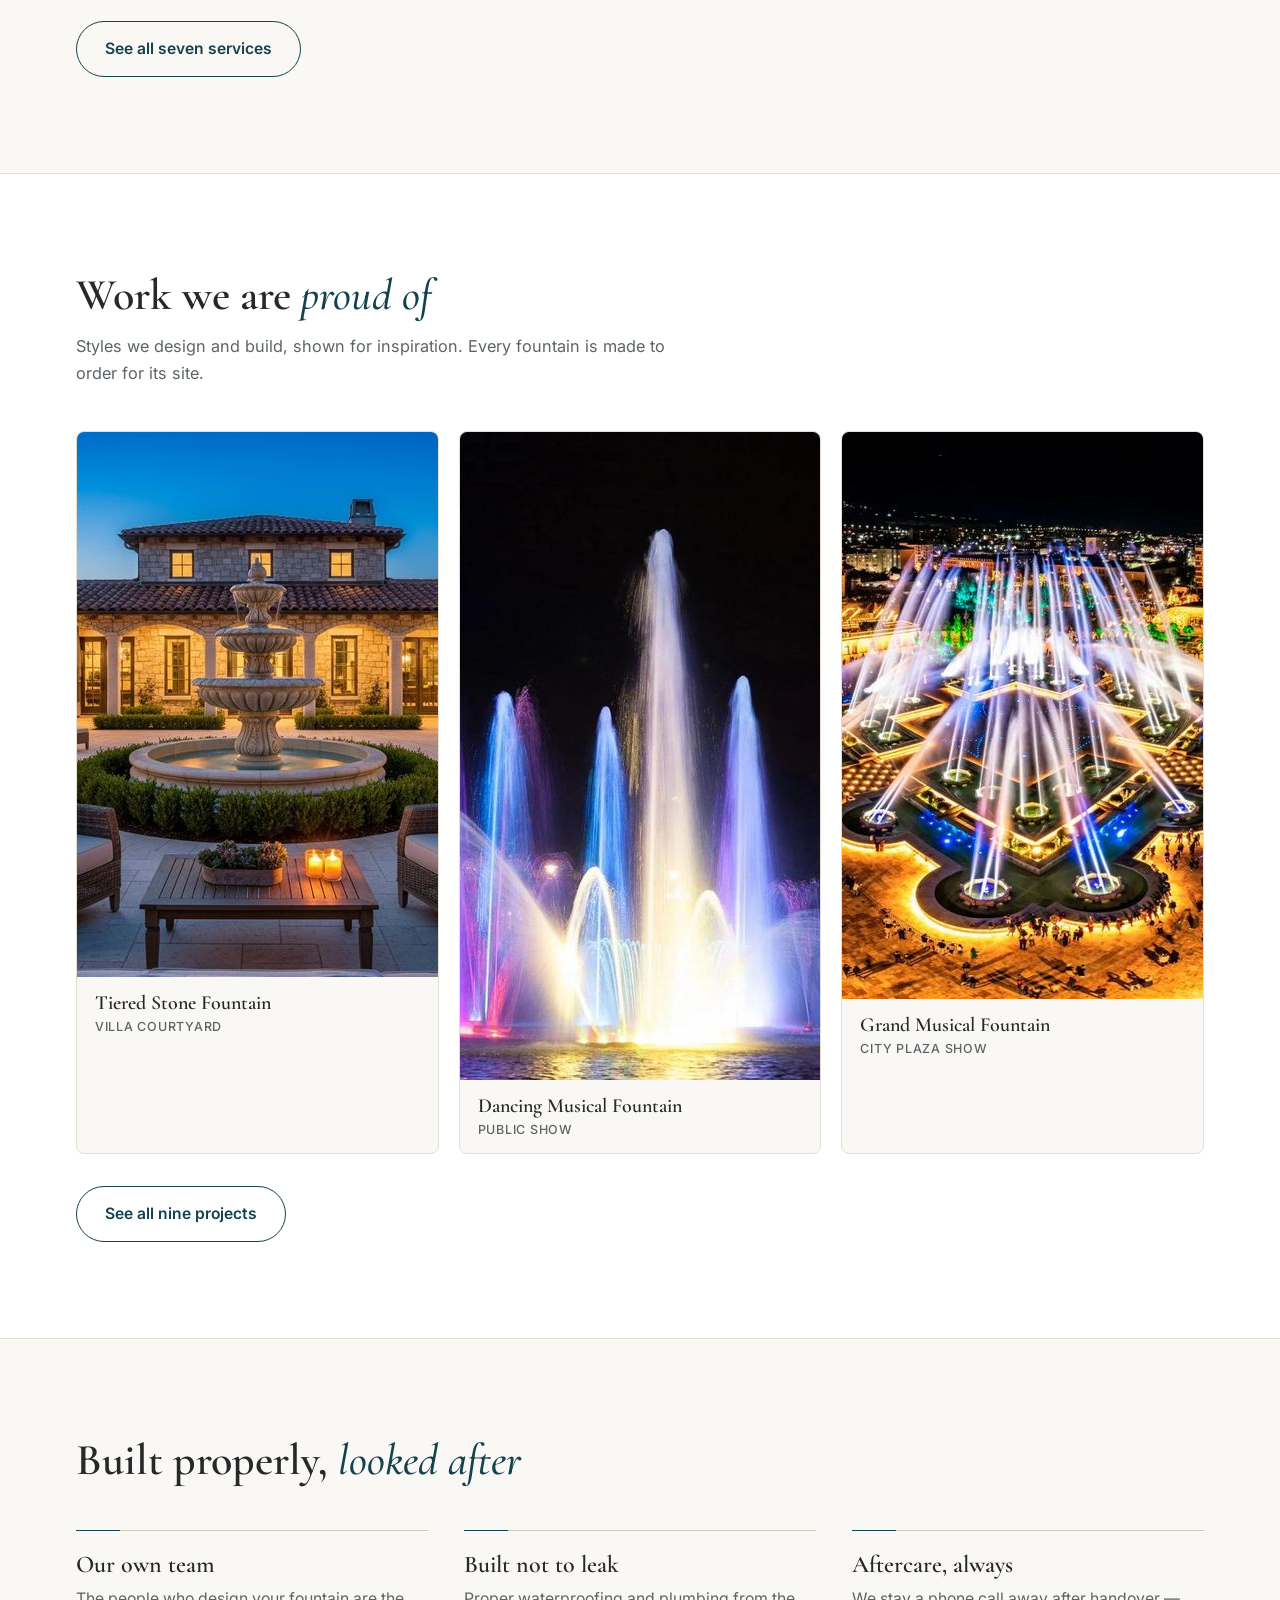
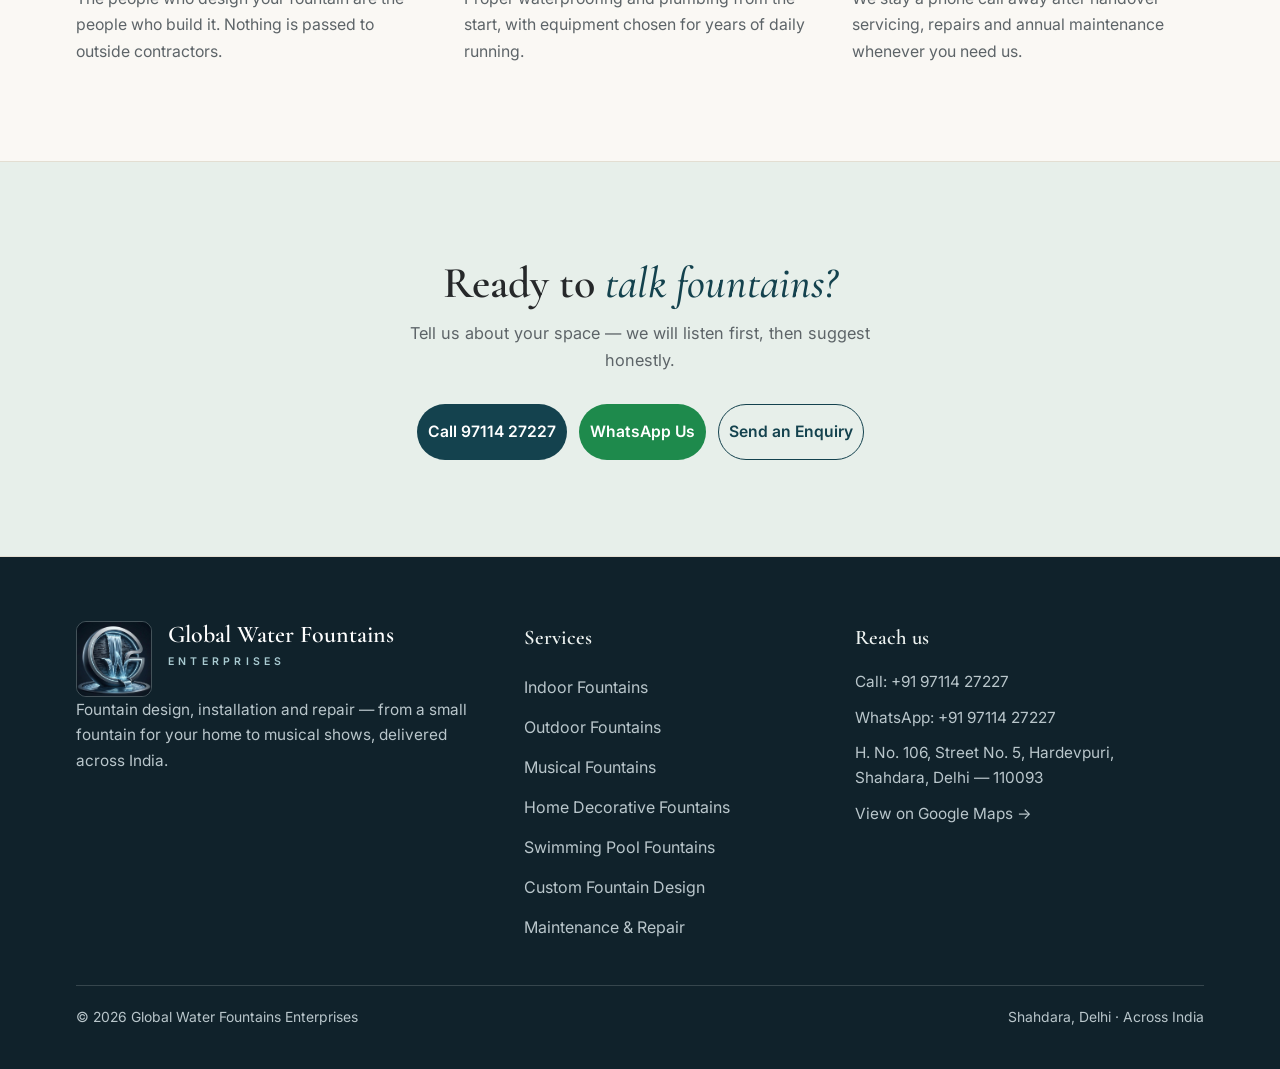
==== commit be62a158: "Responsive: hero srcset and portrait crop" ====
--- a/index.html
+++ b/index.html
@@ -72,7 +72,10 @@
       </div>
     </div>
     <div class="hero-photo">
-      <img src="assets/images/hero.jpg" srcset="assets/images/hero-800.jpg 800w, assets/images/hero-1600.jpg 1600w" sizes="100vw" alt="A three-tier stone fountain in a villa garden in soft daylight, with hedges and trees behind it" width="1600" height="1000" fetchpriority="high">
+      <picture>
+        <source media="(max-width: 767px)" srcset="assets/images/hero-portrait.jpg">
+        <img src="assets/images/hero-1000.jpg" srcset="assets/images/hero-600.jpg 600w, assets/images/hero-1000.jpg 1000w, assets/images/hero-1600.jpg 1600w" sizes="100vw" alt="A three-tier stone fountain in a villa garden in soft daylight, with hedges and trees behind it" width="1600" height="1000" fetchpriority="high">
+      </picture>
     </div>
   </section>
   <section class="where" aria-label="Where we work">
--- a/css/base.css
+++ b/css/base.css
@@ -49,7 +49,8 @@
 }
 
 img { display: block; max-width: 100%; }
-a { color: var(--accent); }
+a { color: var(--accent); text-underline-offset: 3px; }
+::selection { background: var(--accent); color: #fff; }
 button, input, select, textarea { font: inherit; }
 :focus-visible { outline: 2px solid var(--accent); outline-offset: 3px; }
 
@@ -74,13 +75,13 @@
 }
 
 @keyframes fade-in-up {
-  from { opacity: 0; transform: translateY(14px); }
+  from { opacity: 0; transform: translateY(8px); }
   to { opacity: 1; transform: none; }
 }
 
 /* Progressive enhancement only: content is visible by default.
    The script adds .fade-in as an element scrolls into view. */
-.fade-in { animation: fade-in-up 0.7s ease both; }
+.fade-in { animation: fade-in-up 0.6s cubic-bezier(0.22, 1, 0.36, 1) both; }
 
 @media (prefers-reduced-motion: reduce) {
   html { scroll-behavior: auto; }
--- a/css/layout.css
+++ b/css/layout.css
@@ -100,6 +100,38 @@
   width: 100%; height: 85svh; max-height: 620px;
   object-fit: cover; object-position: center 55%;
 }
+
+/* Page hero — inner pages */
+.page-hero { padding: 138px 0 8px; text-align: center; background: var(--bg); }
+.page-hero h1 { font-size: clamp(2.4rem, 6vw, 3.8rem); margin-bottom: 14px; }
+.page-hero h1 em { font-style: italic; font-weight: 500; color: var(--accent); }
+.page-hero .lede { color: var(--muted); max-width: 560px; margin: 0 auto; font-size: 1.05rem; }
+.page-hero + section { padding-top: 40px; }
+.narrow { max-width: 680px; }
+.narrow p { color: var(--muted); font-size: 1.02rem; }
+.lede-big { font-family: var(--font-heading); font-size: 1.45rem; line-height: 1.45; color: var(--ink) !important; }
+.more-link { margin: 32px 0 0; }
+.more-link .btn { min-height: 52px; }
+
+/* CTA band */
+.cta-band { background: var(--accent-soft); border-top: 1px solid var(--line); border-bottom: 1px solid var(--line); text-align: center; }
+.cta-band h2 { font-size: clamp(2rem, 4vw, 2.75rem); margin-bottom: 12px; }
+.cta-band h2 em { font-style: italic; font-weight: 500; color: var(--accent); }
+.cta-band p { color: var(--muted); max-width: 520px; margin: 0 auto; font-size: 1.02rem; }
+
+/* Project grid (projects page + home featured) */
+.proj-grid { display: grid; grid-template-columns: 1fr; gap: 20px; }
+.proj-grid .proj { flex: none; }
+
+/* Service detail pages */
+.detail-grid { display: grid; grid-template-columns: 1fr; gap: 28px; align-items: start; }
+.detail-photo { margin: 0; border-radius: var(--radius); overflow: hidden; border: 1px solid var(--line); }
+.detail-photo img { width: 100%; aspect-ratio: 16 / 10; object-fit: cover; }
+.detail-copy h2 { font-size: 1.7rem; margin: 28px 0 12px; }
+.detail-copy h2:first-child { margin-top: 0; }
+.detail-copy h2 em { font-style: italic; font-weight: 500; color: var(--accent); }
+.detail-copy p { color: var(--muted); }
+.detail-actions { justify-content: flex-start; margin-top: 28px; }
 
 /* Where we work */
 .where { background: var(--bg-white); border-bottom: 1px solid var(--line); }
@@ -179,6 +211,9 @@
   .hero-stats span { padding: 2px 22px; font-size: 0.92rem; }
   .hero-stats b { font-size: 1.45rem; }
   .hero-photo img { height: clamp(240px, 42vw, 440px); }
+  .page-hero { padding-top: 160px; }
+  .proj-grid { grid-template-columns: repeat(2, 1fr); }
+  .detail-grid { grid-template-columns: 1fr 1.05fr; gap: 44px; }
   .svc-grid { grid-template-columns: 1fr 1fr; gap: 24px; }
   .svc-wide { grid-template-columns: 1fr 1fr; }
   .proj-track { display: grid; grid-template-columns: repeat(3, 1fr); gap: 20px; margin: 0; padding: 0; overflow: visible; }
@@ -191,6 +226,7 @@
 
 /* --- Desktops --- */
 @media (min-width: 1100px) {
+  .proj-grid { grid-template-columns: repeat(3, 1fr); }
   .steps { grid-template-columns: repeat(4, 1fr); }
   .contact-grid { grid-template-columns: 1fr 1fr; gap: 64px; }
   body { padding-bottom: 0; }
--- a/css/components.css
+++ b/css/components.css
@@ -27,8 +27,31 @@
   .nav-links a.nav-call { padding: 10px 12px; font-size: 0.84rem; white-space: nowrap; margin-left: 0; }
 }
 
-/* Service cards */
-.svc { background: var(--panel); border: 1px solid var(--line); border-radius: var(--radius); overflow: hidden; }
+.nav-links a:not(.nav-call).active { background: var(--accent-soft); color: var(--accent); }
+.nav-links a:not(.nav-call):hover { background: var(--accent-soft); color: var(--accent); }
+
+/* Service cards — hover lift with an offset soft shadow, never a glow */
+.svc {
+  background: var(--panel); border: 1px solid var(--line); border-radius: var(--radius); overflow: hidden;
+  transition: transform 0.35s cubic-bezier(0.22, 1, 0.36, 1), box-shadow 0.35s cubic-bezier(0.22, 1, 0.36, 1), border-color 0.35s ease;
+}
+.svc:hover, .svc:focus-within {
+  transform: translateY(-4px);
+  box-shadow: 0 16px 32px -16px rgba(16, 34, 43, 0.28);
+  border-color: var(--line-strong);
+}
+.svc figure img { transition: transform 0.6s cubic-bezier(0.22, 1, 0.36, 1); }
+.svc:hover figure img { transform: scale(1.04); }
+.svc-body h3 a { color: var(--ink); text-decoration: none; }
+.svc-body h3 a:hover { color: var(--accent); }
+.svc-ideal { font-size: 0.95rem; color: var(--body); margin: 0 0 14px; }
+.svc-ideal strong { color: var(--ink); }
+.svc-body .svc-link { margin-right: 18px; }
+
+/* Service detail lists */
+.detail-list { list-style: none; margin: 0 0 8px; padding: 0; display: grid; gap: 10px; }
+.detail-list li { color: var(--muted); padding-left: 22px; position: relative; }
+.detail-list li::before { content: ""; position: absolute; left: 0; top: 10px; width: 8px; height: 8px; border-radius: 50%; background: var(--accent); }
 .svc figure { margin: 0; }
 .svc figure img { width: 100%; aspect-ratio: 16 / 10; object-fit: cover; }
 .svc-body { padding: 24px 26px 26px; }
@@ -47,8 +70,13 @@
 }
 
 /* Project cards */
-.proj { margin: 0; border-radius: var(--radius); overflow: hidden; background: var(--bg); border: 1px solid var(--line); }
-.proj img { width: 100%; aspect-ratio: 4 / 3; object-fit: cover; }
+.proj {
+  margin: 0; border-radius: var(--radius); overflow: hidden; background: var(--bg); border: 1px solid var(--line);
+  transition: transform 0.35s cubic-bezier(0.22, 1, 0.36, 1), box-shadow 0.35s cubic-bezier(0.22, 1, 0.36, 1);
+}
+.proj:hover { transform: translateY(-4px); box-shadow: 0 16px 32px -16px rgba(16, 34, 43, 0.28); }
+.proj img { width: 100%; aspect-ratio: 4 / 3; object-fit: cover; transition: transform 0.6s cubic-bezier(0.22, 1, 0.36, 1); }
+.proj:hover img { transform: scale(1.04); }
 .proj figcaption {
   padding: 14px 18px 16px; color: var(--ink);
   font-family: var(--font-heading); font-size: 1.25rem; font-weight: 600; line-height: 1.25;
@@ -57,6 +85,19 @@
   display: block; font-family: var(--font-body); font-size: 0.78rem; font-weight: 500;
   letter-spacing: 0.06em; text-transform: uppercase; color: var(--muted); margin-top: 3px;
 }
+
+/* Project filter */
+.filter-bar { display: flex; flex-wrap: wrap; gap: 10px; margin: 0 0 28px; }
+.filter-btn {
+  min-height: 48px; padding: 12px 20px; border-radius: 999px; cursor: pointer;
+  border: 1px solid var(--line-strong); background: var(--bg); color: var(--body);
+  font-weight: 600; font-size: 0.93rem;
+  transition: background 0.2s ease, color 0.2s ease, border-color 0.2s ease;
+}
+.filter-btn:hover { border-color: var(--accent); color: var(--accent); }
+.filter-btn[aria-pressed="true"] { background: var(--accent); border-color: var(--accent); color: #fff; }
+.filter-count { color: var(--muted); font-size: 0.92rem; margin: 0 0 20px; }
+.filter-empty { color: var(--muted); padding: 32px 0; }
 
 /* Why us */
 .why-item { border-top: 1px solid var(--line-strong); padding-top: 20px; position: relative; }
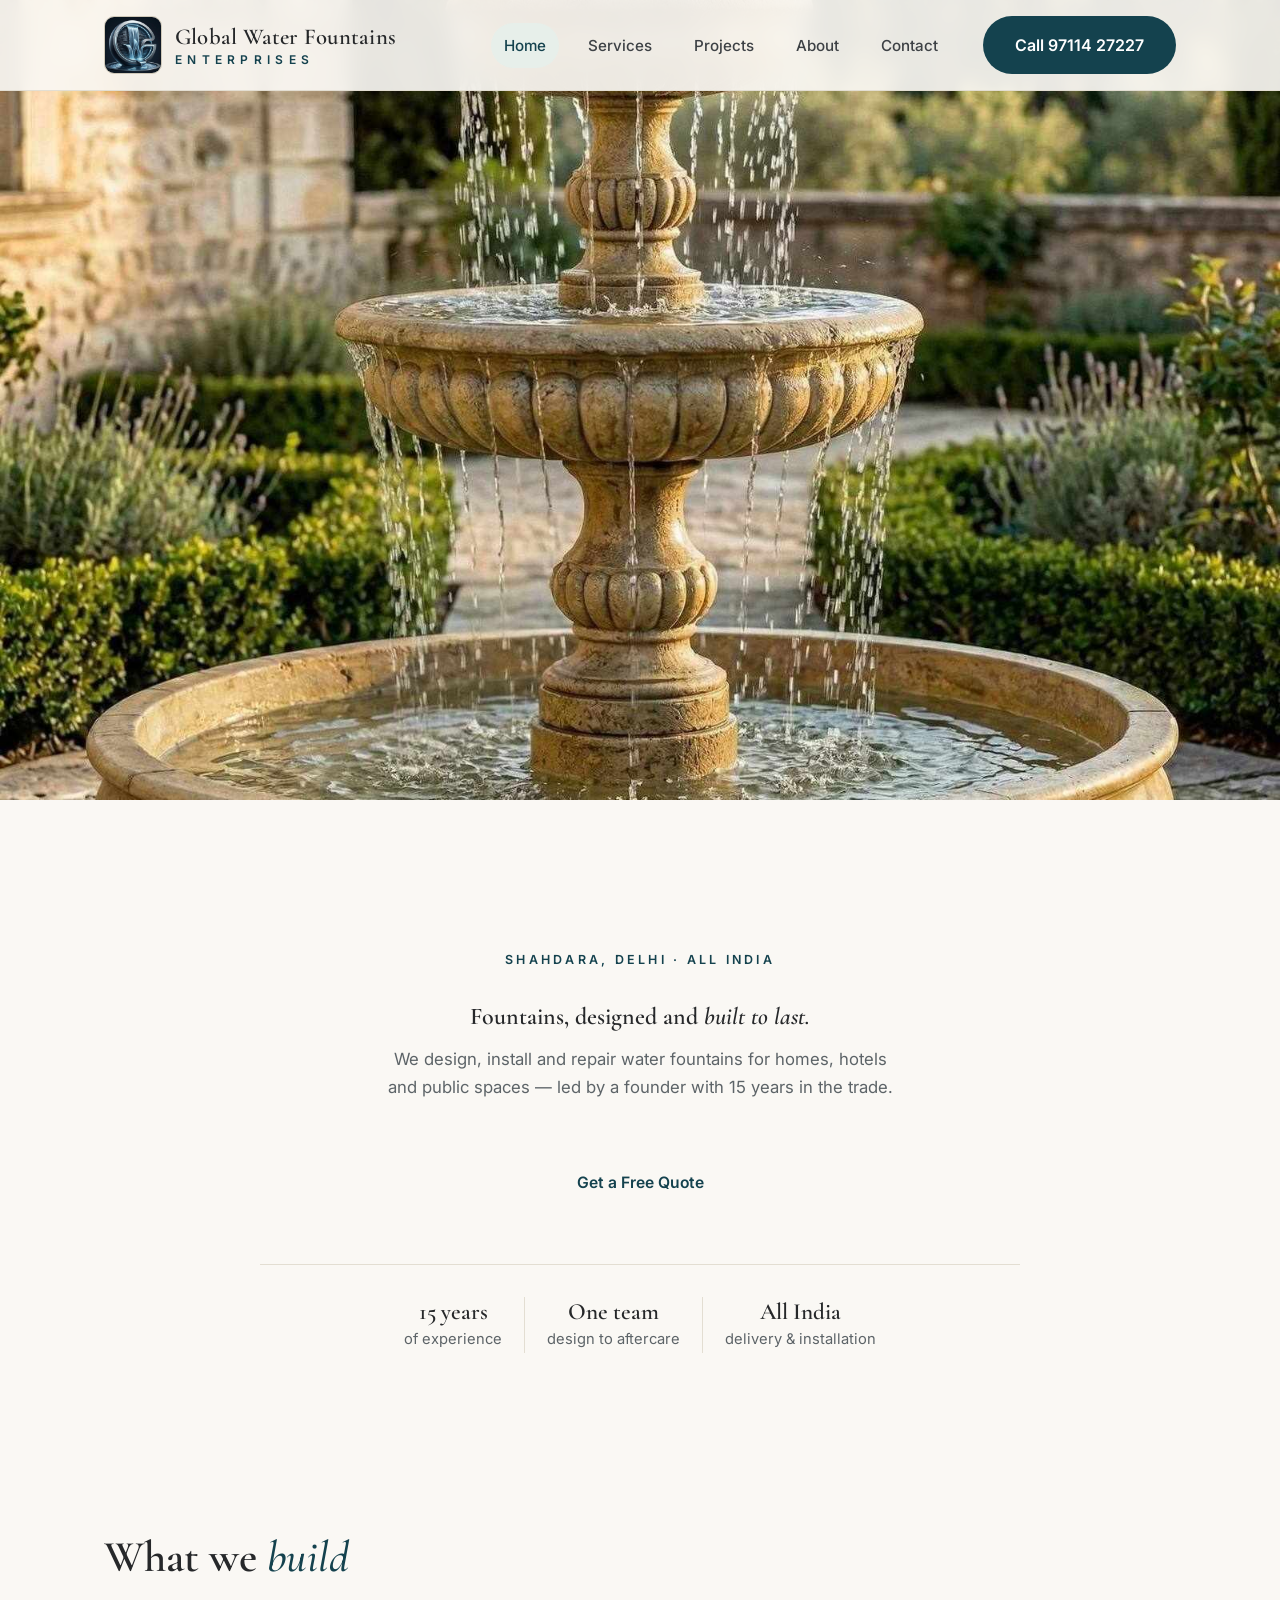
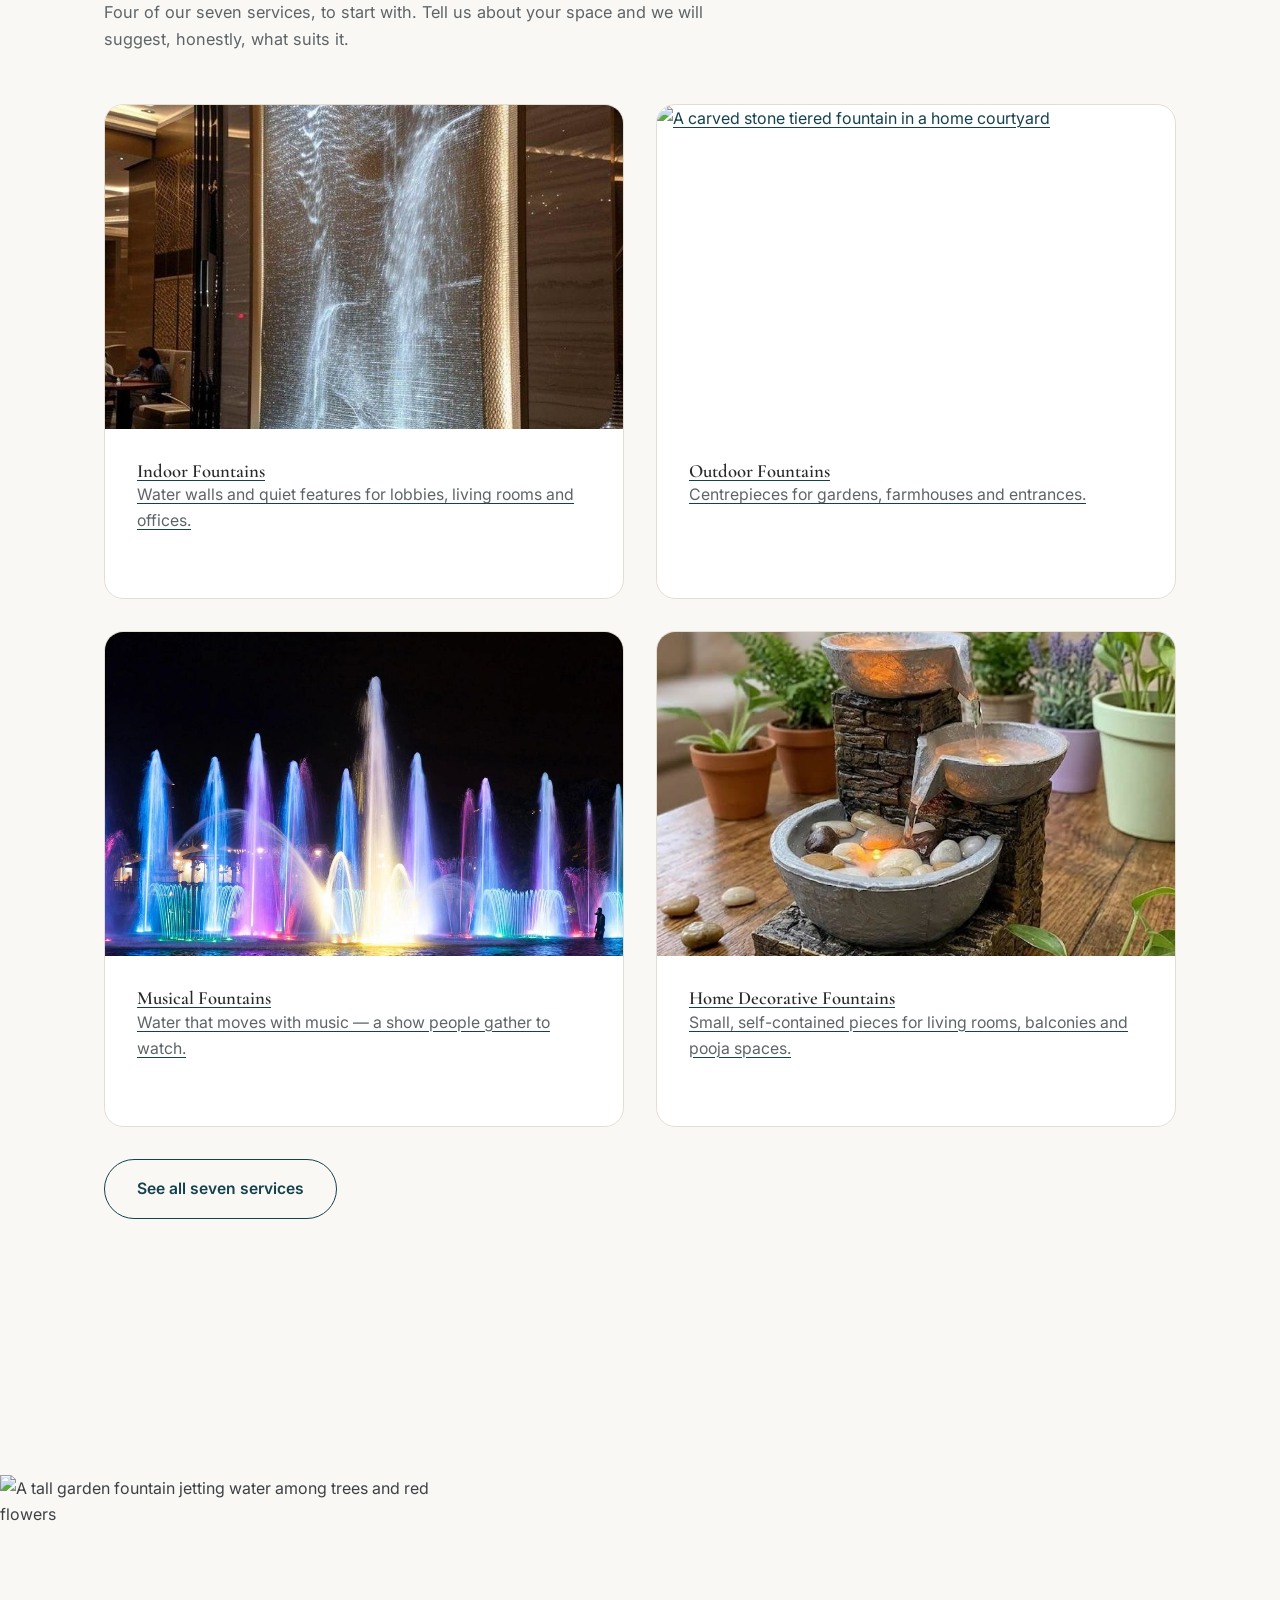
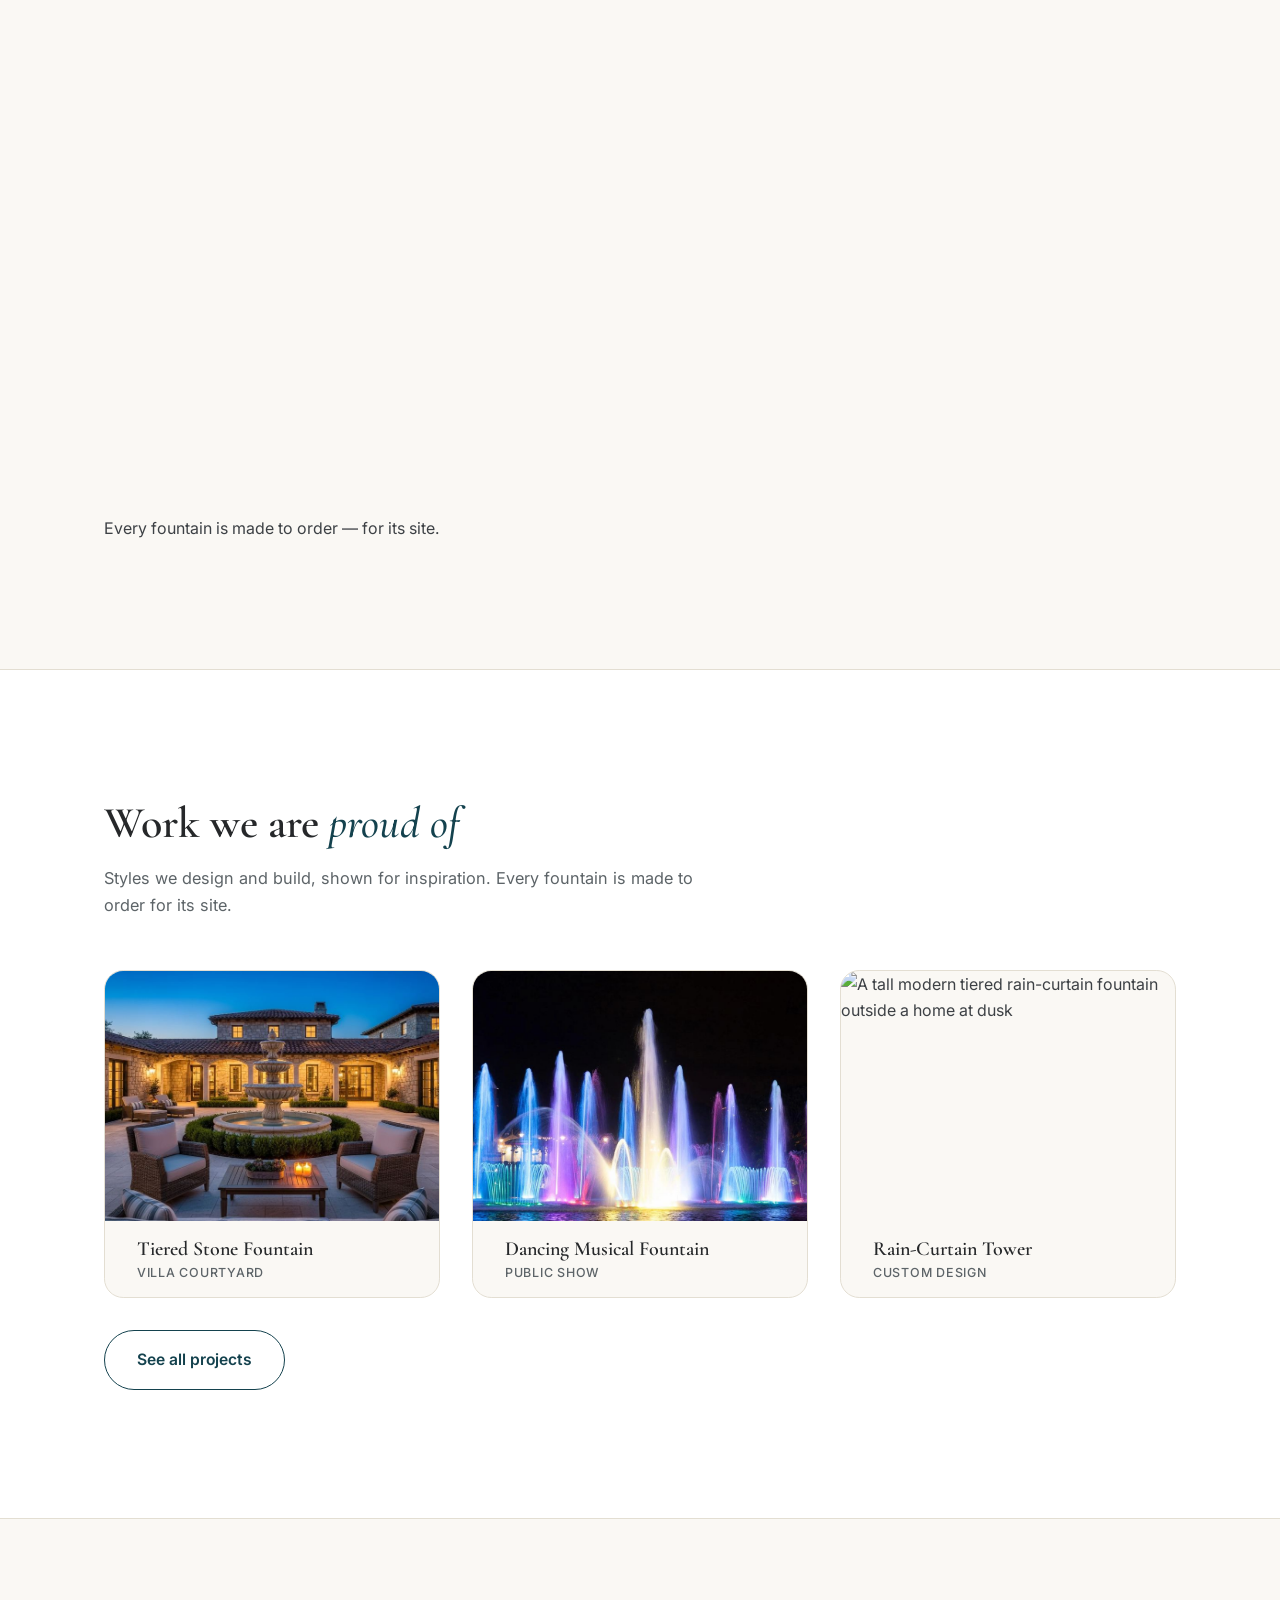
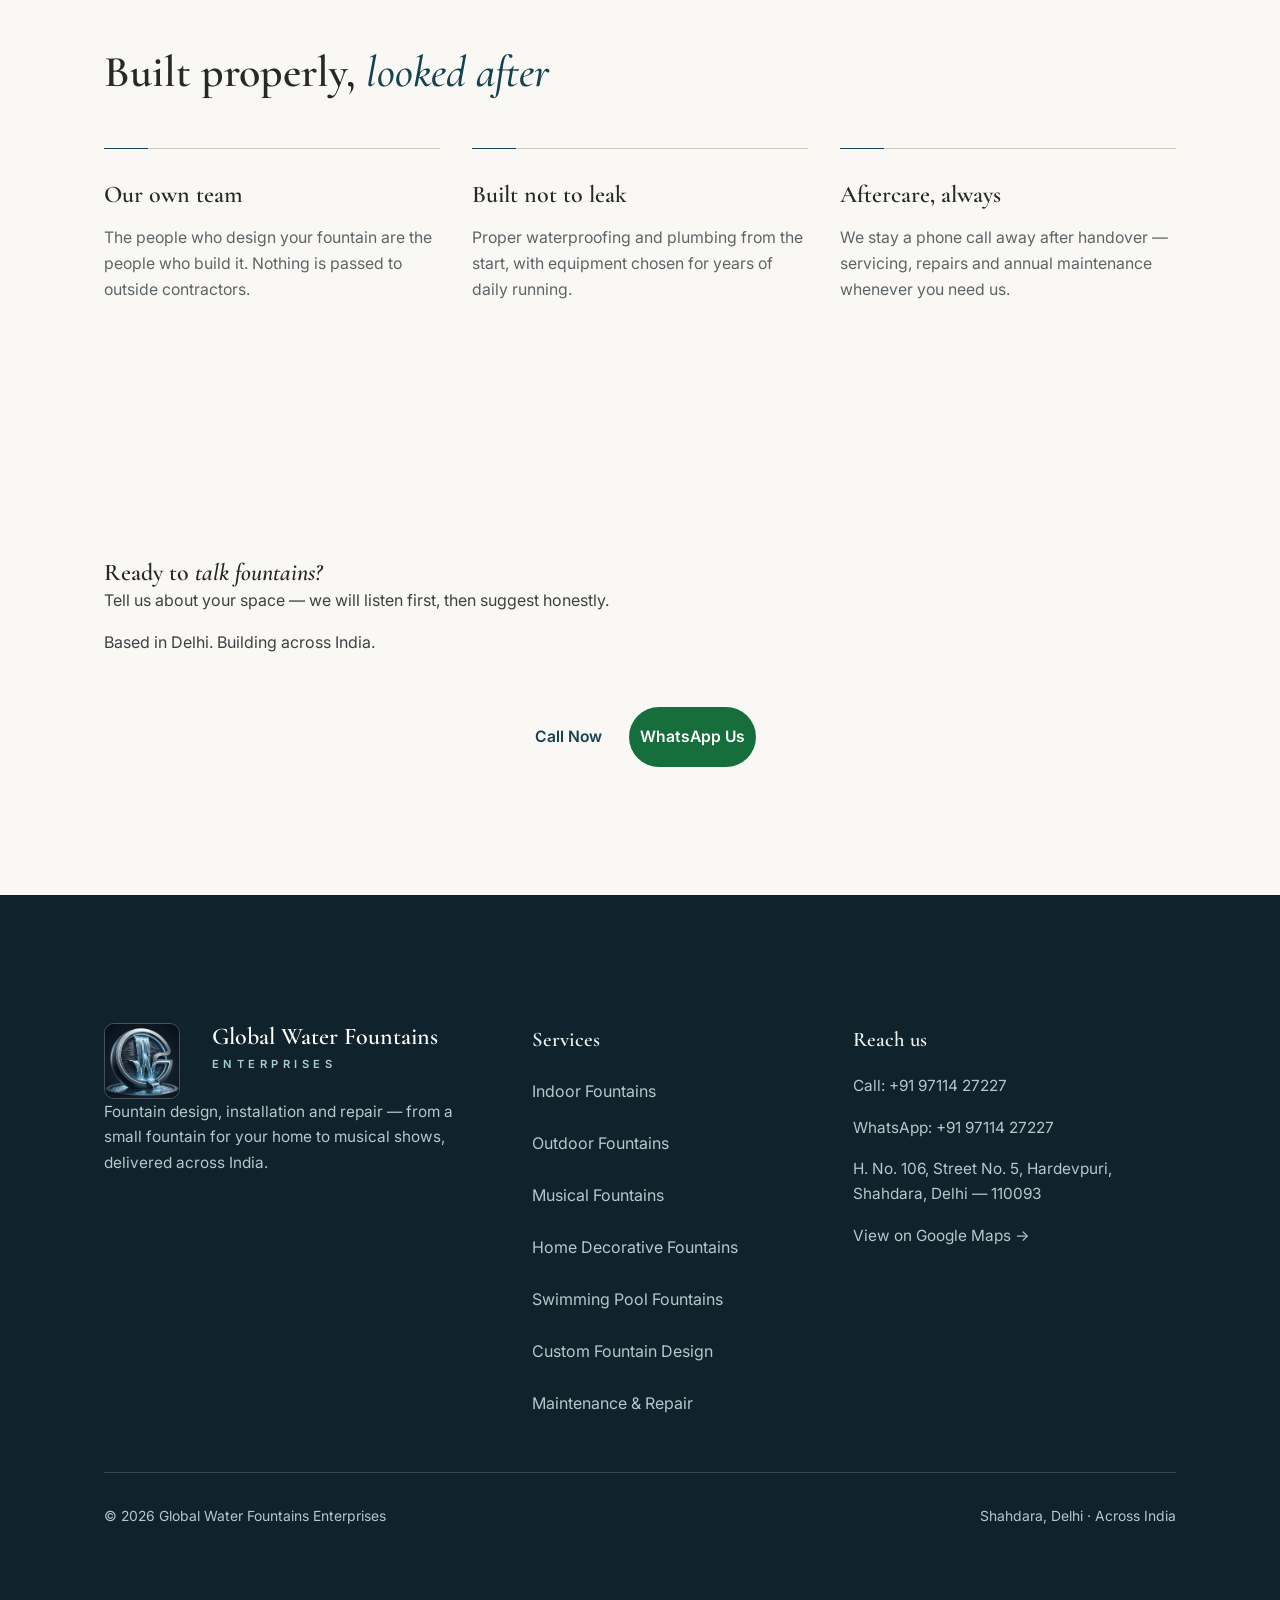
==== commit ec76eb24: "Redesign: full-screen hero, short home page" ====
--- a/index.html
+++ b/index.html
@@ -25,7 +25,7 @@
   <script defer src="js/faq.js"></script>
   <script defer src="js/enquiry.js"></script>
 </head>
-<body>
+<body class="home">
 <header class="site-header">
   <div class="wrap nav">
     <a class="brand" href="index.html" aria-label="Global Water Fountains Enterprises — home">
@@ -50,20 +50,19 @@
 
   <!-- Hero -->
   <section class="hero" aria-label="Introduction">
+    <div class="hero-media">
+      <picture>
+        <source media="(max-width: 767px)" srcset="assets/images/hero-portrait.jpg">
+        <img src="assets/images/hero-1000.jpg" srcset="assets/images/hero-600.jpg 600w, assets/images/hero-1000.jpg 1000w, assets/images/hero-1600.jpg 1600w" sizes="100vw" alt="A three-tier stone fountain in a villa garden in soft daylight, with hedges and trees behind it" width="1600" height="1000" fetchpriority="high">
+      </picture>
+      <div class="hero-overlay" aria-hidden="true"></div>
+    </div>
     <div class="wrap hero-inner">
-      <p class="hero-loc">Shahdara, Delhi · Serving all of India</p>
-      <h1>
-        <span class="h1-main">Global Water Fountains</span>
-        <span class="h1-sub">Enterprises</span>
-      </h1>
-      <p class="hero-tag">Fountains, designed and <em>built to last.</em></p>
-      <p class="lede">We design, install and repair water fountains for homes, hotels and public spaces — led by a founder with 15 years in the trade.</p>
+      <p class="hero-loc">Shahdara, Delhi &middot; All India</p>
+      <h1>Fountains, designed and <em>built to last.</em></h1>
+      <p class="lede">We design, install and repair water fountains for homes, hotels and public spaces &mdash; led by a founder with 15 years in the trade.</p>
       <div class="hero-actions">
-        <a class="btn btn-call" href="tel:+919711427227">
-          <img src="assets/icons/call.svg" alt="" width="16" height="16">
-          Call Now
-        </a>
-        <a class="btn btn-wa" href="https://wa.me/919711427227?text=Hello%2C%20I%20want%20to%20enquire%20about%20a%20water%20fountain%20for%20my%20place." target="_blank" rel="noopener">WhatsApp Us</a>
+        <a class="btn btn-light" href="contact.html">Get a Free Quote</a>
       </div>
       <div class="hero-stats">
         <span><b>15 years</b>of experience</span>
@@ -71,84 +70,54 @@
         <span><b>All India</b>delivery &amp; installation</span>
       </div>
     </div>
-    <div class="hero-photo">
-      <picture>
-        <source media="(max-width: 767px)" srcset="assets/images/hero-portrait.jpg">
-        <img src="assets/images/hero-1000.jpg" srcset="assets/images/hero-600.jpg 600w, assets/images/hero-1000.jpg 1000w, assets/images/hero-1600.jpg 1600w" sizes="100vw" alt="A three-tier stone fountain in a villa garden in soft daylight, with hedges and trees behind it" width="1600" height="1000" fetchpriority="high">
-      </picture>
-    </div>
-  </section>
-  <section class="where" aria-label="Where we work">
-    <div class="wrap">
-      <h2>Based in Shahdara, Delhi. <em>Building across India.</em></h2>
-      <p class="where-lede">Our workshop is in Shahdara, Delhi — our projects are not. We design, deliver and install across India, and we travel for surveys on larger projects.</p>
-      <ul class="states">
-        <li>Delhi NCR</li>
-        <li>Uttar Pradesh</li>
-        <li>Haryana</li>
-        <li>Punjab</li>
-        <li>Rajasthan</li>
-        <li>Gujarat</li>
-        <li>Maharashtra</li>
-        <li>Madhya Pradesh</li>
-        <li>Karnataka</li>
-        <li>Tamil Nadu</li>
-        <li>Telangana</li>
-        <li>West Bengal</li>
-      </ul>
-      <p class="where-note">Mumbai · Bengaluru · Hyderabad · Chennai · Kolkata · Pune · Ahmedabad · Jaipur · Lucknow · Chandigarh · Indore — and all of India.</p>
-    </div>
   </section>
   <!-- Featured services -->
   <section aria-label="Featured services">
     <div class="wrap">
       <div class="sec-head">
         <h2>What we <em>build</em></h2>
-        <p>All seven services under one roof — designed, built and looked after by our own team. Tell us about your space and we will suggest, honestly, what suits it.</p>
+        <p>Four of our seven services, to start with. Tell us about your space and we will suggest, honestly, what suits it.</p>
       </div>
       <div class="svc-grid">
-        <article class="svc">
-          <figure><a href="services/indoor.html"><img src="assets/images/services/indoor.jpg" alt="An illuminated indoor water wall in a hotel lobby" width="700" height="1249" loading="lazy"></a></figure>
-          <div class="svc-body">
-            <h3><a href="services/indoor.html">Indoor Fountains</a></h3>
-            <p>Water walls and quiet features for lobbies, living rooms and offices. Clean, safe and made to run indoors every day.</p>
-            <p class="svc-ideal"><strong>Ideal for:</strong> Hotel lobbies, offices, living rooms and reception areas.</p>
-            <a class="svc-link" href="services/indoor.html">View this service <span aria-hidden="true">&rarr;</span></a>
-            <a class="svc-link" href="contact.html?service=Indoor%20Water%20Fountain" data-service="Indoor Water Fountain">Enquire about this service <span aria-hidden="true">&rarr;</span></a>
-          </div>
-        </article>
-        <article class="svc">
-          <figure><a href="services/outdoor.html"><img src="assets/images/services/outdoor.jpg" alt="A classic two-tier stone fountain in a garden courtyard" width="720" height="815" loading="lazy"></a></figure>
-          <div class="svc-body">
-            <h3><a href="services/outdoor.html">Outdoor Fountains</a></h3>
-            <p>Centrepieces for gardens, farmhouses and entrances. Built to handle Indian summers and monsoons.</p>
-            <p class="svc-ideal"><strong>Ideal for:</strong> Gardens, farmhouses, entrances and courtyards.</p>
-            <a class="svc-link" href="services/outdoor.html">View this service <span aria-hidden="true">&rarr;</span></a>
-            <a class="svc-link" href="contact.html?service=Outdoor%20Water%20Fountain" data-service="Outdoor Water Fountain">Enquire about this service <span aria-hidden="true">&rarr;</span></a>
-          </div>
-        </article>
-        <article class="svc">
-          <figure><a href="services/musical.html"><img src="assets/images/services/musical.jpg" alt="A musical dancing fountain with colourful illuminated jets at night" width="1000" height="648" loading="lazy"></a></figure>
-          <div class="svc-body">
-            <h3><a href="services/musical.html">Musical Fountains</a></h3>
-            <p>Water that moves with music — choreographed jets, colour and sound, programmed into a show people gather to watch.</p>
-            <p class="svc-ideal"><strong>Ideal for:</strong> Public spaces, hotels, resorts, malls and city plazas.</p>
-            <a class="svc-link" href="services/musical.html">View this service <span aria-hidden="true">&rarr;</span></a>
-            <a class="svc-link" href="contact.html?service=Musical%20Fountain" data-service="Musical Fountain">Enquire about this service <span aria-hidden="true">&rarr;</span></a>
-          </div>
-        </article>
-        <article class="svc">
-          <figure><a href="services/home-decorative.html"><img src="assets/images/services/home-decorative.jpg" alt="A small decorative tabletop fountain with cascading bowls on a wooden table at home" width="755" height="1024" loading="lazy"></a></figure>
-          <div class="svc-body">
-            <h3><a href="services/home-decorative.html">Home Decorative Fountains</a></h3>
-            <p>Small, self-contained pieces for living rooms, balconies and pooja spaces. No plumbing, no civil work — just fill and plug in.</p>
-            <p class="svc-ideal"><strong>Ideal for:</strong> Living rooms, bedrooms, balconies, corners and pooja spaces — including tabletop and desk pieces.</p>
-            <a class="svc-link" href="services/home-decorative.html">View this service <span aria-hidden="true">&rarr;</span></a>
-            <a class="svc-link" href="contact.html?service=Home%20Decorative%20Fountain" data-service="Home Decorative Fountain">Enquire about this service <span aria-hidden="true">&rarr;</span></a>
-          </div>
-        </article>
+        <a class="svc" href="services/indoor.html">
+          <figure><img src="assets/images/services/indoor.jpg" alt="An illuminated indoor water wall in a hotel lobby" width="700" height="1249" loading="lazy"></figure>
+          <div class="svc-body">
+            <h3>Indoor Fountains</h3>
+            <p>Water walls and quiet features for lobbies, living rooms and offices.</p>
+          </div>
+        </a>
+        <a class="svc" href="services/outdoor.html">
+          <figure><img src="assets/images/stone-tiered.jpg" alt="A carved stone tiered fountain in a home courtyard" width="547" height="365" loading="lazy"></figure>
+          <div class="svc-body">
+            <h3>Outdoor Fountains</h3>
+            <p>Centrepieces for gardens, farmhouses and entrances.</p>
+          </div>
+        </a>
+        <a class="svc" href="services/musical.html">
+          <figure><img src="assets/images/services/musical.jpg" alt="A musical dancing fountain with colourful illuminated jets at night" width="1000" height="648" loading="lazy"></figure>
+          <div class="svc-body">
+            <h3>Musical Fountains</h3>
+            <p>Water that moves with music &mdash; a show people gather to watch.</p>
+          </div>
+        </a>
+        <a class="svc" href="services/home-decorative.html">
+          <figure><img src="assets/images/services/home-decorative.jpg" alt="A small decorative tabletop fountain with cascading bowls on a wooden table at home" width="755" height="1024" loading="lazy"></figure>
+          <div class="svc-body">
+            <h3>Home Decorative Fountains</h3>
+            <p>Small, self-contained pieces for living rooms, balconies and pooja spaces.</p>
+          </div>
+        </a>
       </div>
       <p class="more-link"><a class="btn btn-outline" href="services.html">See all seven services</a></p>
+    </div>
+  </section>
+
+  <!-- Image band -->
+  <section class="image-band" aria-label="A fountain in a garden">
+    <img src="assets/images/garden-jet.jpg" alt="A tall garden fountain jetting water among trees and red flowers" width="480" height="640" loading="lazy">
+    <div class="image-band-overlay" aria-hidden="true"></div>
+    <div class="wrap image-band-text">
+      <p>Every fountain is made to order &mdash; for its site.</p>
     </div>
   </section>
 
@@ -159,15 +128,16 @@
         <h2>Work we are <em>proud of</em></h2>
         <p>Styles we design and build, shown for inspiration. Every fountain is made to order for its site.</p>
       </div>
-      <div class="proj-grid">
+      <div class="proj-track">
         <figure class="proj"><img src="assets/images/projects/tiered-stone.jpg" alt="Tiered stone fountain in a villa courtyard" width="1000" height="545" loading="lazy"><figcaption>Tiered Stone Fountain<small>Villa courtyard</small></figcaption></figure>
         <figure class="proj"><img src="assets/images/projects/musical.jpg" alt="Colourful dancing musical fountain at night" width="1000" height="648" loading="lazy"><figcaption>Dancing Musical Fountain<small>Public show</small></figcaption></figure>
-        <figure class="proj"><img src="assets/images/projects/grand-musical.jpg" alt="Aerial view of a grand illuminated musical fountain in a city plaza at night, surrounded by crowds" width="1000" height="567" loading="lazy"><figcaption>Grand Musical Fountain<small>City plaza show</small></figcaption></figure>
-      </div>
-      <p class="more-link"><a class="btn btn-outline" href="projects.html">See all nine projects</a></p>
-    </div>
-  </section>
-  <section aria-label="Why choose us">
+        <figure class="proj"><img src="assets/images/rain-curtain-tower.jpg" alt="A tall modern tiered rain-curtain fountain outside a home at dusk" width="365" height="547" loading="lazy"><figcaption>Rain-Curtain Tower<small>Custom design</small></figcaption></figure>
+      </div>
+      <p class="proj-hint">Swipe to see more &rarr;</p>
+      <p class="more-link"><a class="btn btn-outline" href="projects.html">See all projects</a></p>
+    </div>
+  </section>
+  <section class="section-pale" aria-label="Why choose us">
     <div class="wrap">
       <div class="sec-head">
         <h2>Built properly, <em>looked after</em></h2>
@@ -188,14 +158,14 @@
       </div>
     </div>
   </section>
-  <section class="cta-band" aria-label="Get in touch">
+  <section class="closing" aria-label="Get in touch">
     <div class="wrap">
       <h2>Ready to <em>talk fountains?</em></h2>
-      <p>Tell us about your space — we will listen first, then suggest honestly.</p>
+      <p>Tell us about your space &mdash; we will listen first, then suggest honestly.</p>
+      <p class="closing-loc">Based in Delhi. Building across India.</p>
       <div class="hero-actions">
-        <a class="btn btn-call" href="tel:+919711427227">Call 97114 27227</a>
+        <a class="btn btn-light" href="tel:+919711427227">Call Now</a>
         <a class="btn btn-wa" href="https://wa.me/919711427227?text=Hello%2C%20I%20want%20to%20enquire%20about%20a%20water%20fountain%20for%20my%20place." target="_blank" rel="noopener">WhatsApp Us</a>
-        <a class="btn btn-outline" href="contact.html">Send an Enquiry</a>
       </div>
     </div>
   </section>
--- a/css/base.css
+++ b/css/base.css
@@ -15,8 +15,8 @@
   --accent: #14424e;
   --accent-hover: #0e333d;
   --accent-soft: #e7efea;
-  --wa: #1e8a4c;
-  --wa-deep: #176e3d;
+  --wa: #176e3d;
+  --wa-deep: #125c32;
   --err: #b3372a;
   --footer-bg: #10222b;
   --footer-text: #b9c6cb;
@@ -25,11 +25,17 @@
   --font-heading: "Cormorant Garamond", Georgia, serif;
   --font-body: "Inter", "DM Sans", system-ui, -apple-system, "Segoe UI", sans-serif;
 
-  /* Spacing */
-  --pad-side: 16px;
-  --section-pad: 64px;
-  --radius: 8px;
-  --max-width: 1160px;
+  /* Spacing — fluid system (single source of truth) */
+  --edge: clamp(16px, 5vw, 64px);
+  --section-space: clamp(56px, 10vw, 140px);
+  --gap-sm: clamp(8px, 1.5vw, 16px);
+  --gap-md: clamp(16px, 2.5vw, 32px);
+  --gap-lg: clamp(24px, 4vw, 64px);
+  --radius: clamp(10px, 1.5vw, 20px);
+  /* Legacy aliases — kept so older rules still resolve to the fluid values */
+  --pad-side: var(--edge);
+  --section-pad: var(--section-space);
+  --max-width: 1200px;
 }
 
 * { box-sizing: border-box; }
@@ -48,7 +54,11 @@
   overflow-x: hidden;
 }
 
-img { display: block; max-width: 100%; }
+/* Every image can never overflow its container; width/height attributes
+   in the HTML reserve the space, so height:auto prevents layout jumps.
+   Icons keep their size: their own rules (higher specificity) set both
+   width and height, e.g. .contact-bar a img, .brand-logo. */
+img { display: block; max-width: 100%; height: auto; }
 a { color: var(--accent); text-underline-offset: 3px; }
 ::selection { background: var(--accent); color: #fff; }
 button, input, select, textarea { font: inherit; }
--- a/css/layout.css
+++ b/css/layout.css
@@ -4,14 +4,17 @@
 
 .wrap {
   max-width: var(--max-width);
-  margin: 0 auto;
-  padding: 0 var(--pad-side);
-}
-
-section { padding: var(--section-pad) 0; }
-
-.sec-head { max-width: 600px; margin-bottom: 32px; }
-.sec-head h2 { font-size: clamp(2rem, 4vw, 2.75rem); margin-bottom: 12px; }
+  margin-inline: auto;
+  width: 100%;
+  /* Edge spacing of every section, never touching the screen edge;
+     the safe-area max() keeps notches / rounded corners clear. */
+  padding-inline: max(var(--edge), env(safe-area-inset-left)) max(var(--edge), env(safe-area-inset-right));
+}
+
+section { padding-block: var(--section-space); }
+
+.sec-head { max-width: 600px; margin-bottom: var(--gap-md); }
+.sec-head h2 { font-size: clamp(2rem, 4vw, 2.75rem); margin-bottom: var(--gap-sm); }
 .sec-head h2 em { font-style: italic; font-weight: 500; color: var(--accent); }
 .sec-head p { color: var(--muted); margin: 0; font-size: 1.02rem; }
 
@@ -24,9 +27,9 @@
   backdrop-filter: blur(10px);
   border-bottom: 1px solid var(--line);
 }
-.nav { display: flex; align-items: center; gap: 10px; padding: 16px 0; }
+.nav { display: flex; align-items: center; gap: var(--gap-sm); padding-block: var(--gap-sm); }
 .brand {
-  display: flex; align-items: center; gap: 10px;
+  display: flex; align-items: center; gap: var(--gap-sm);
   text-decoration: none; line-height: 1.15; color: var(--ink); min-width: 0;
 }
 .brand-logo {
@@ -36,13 +39,13 @@
 }
 .brand b {
   font-family: var(--font-heading); font-weight: 600;
-  font-size: 1.06rem; letter-spacing: 0.01em; display: block; color: var(--ink);
+  font-size: 0.98rem; letter-spacing: 0.01em; display: block; color: var(--ink);
 }
 .brand small {
-  display: block; font-size: 0.6rem; letter-spacing: 0.34em;
+  display: block; font-size: 0.62rem; letter-spacing: 0.3em;
   text-transform: uppercase; font-weight: 600; color: var(--accent); margin-top: 3px;
 }
-.nav-links { margin-left: auto; display: flex; align-items: center; gap: 4px; }
+.nav-links { margin-left: auto; display: flex; align-items: center; gap: var(--gap-sm); }
 .nav-links a:not(.nav-call) { display: none; }
 .nav-toggle {
   margin-left: auto; display: inline-flex; align-items: center; justify-content: center;
@@ -52,7 +55,7 @@
 .nav-links.nav-open {
   display: flex; flex-direction: column; align-items: stretch;
   position: absolute; top: 100%; left: 0; right: 0;
-  background: var(--bg); border-bottom: 1px solid var(--line); padding: 8px 16px 16px;
+  background: var(--bg); border-bottom: 1px solid var(--line); padding: var(--gap-sm) var(--edge) var(--gap-md);
 }
 .nav-links.nav-open a:not(.nav-call) { display: inline-flex; }
 
@@ -63,31 +66,31 @@
   margin: 0; font-size: 0.78rem; font-weight: 600; letter-spacing: 0.26em;
   text-transform: uppercase; color: var(--accent);
 }
-.hero h1 { margin-top: 18px; }
+.hero h1 { margin-top: var(--gap-md); }
 .hero h1 .h1-main {
   display: block; font-size: clamp(2.5rem, 6.6vw, 4.4rem); font-weight: 600;
   letter-spacing: 0.01em; color: var(--ink); line-height: 1.06;
 }
 .hero h1 .h1-sub {
-  display: flex; align-items: center; justify-content: center; gap: 18px;
-  margin-top: 16px; font-family: var(--font-body); font-size: 0.88rem; font-weight: 600;
-  letter-spacing: 0.58em; text-transform: uppercase; color: var(--accent); text-indent: 0.58em;
+  display: flex; align-items: center; justify-content: center; gap: var(--gap-sm);
+  margin-top: var(--gap-sm); font-family: var(--font-body); font-size: 0.88rem; font-weight: 600;
+  letter-spacing: 0.42em; text-transform: uppercase; color: var(--accent); text-indent: 0.42em;
 }
 .hero h1 .h1-sub::before, .hero h1 .h1-sub::after {
-  content: ""; height: 1px; width: min(72px, 14vw); background: var(--line-strong);
+  content: ""; height: 1px; width: min(48px, 10vw); background: var(--line-strong);
 }
 .hero-tag {
   font-family: var(--font-heading); font-size: clamp(1.45rem, 3.4vw, 1.9rem);
-  font-weight: 500; color: var(--body); margin: 28px auto 0; line-height: 1.3;
+  font-weight: 500; color: var(--body); margin: var(--gap-md) auto 0; line-height: 1.3;
 }
 .hero-tag em { font-style: italic; color: var(--accent); }
-.hero p.lede { color: var(--muted); max-width: 520px; margin: 14px auto 0; font-size: 1.05rem; }
-.hero-actions { display: flex; gap: 12px; flex-wrap: wrap; justify-content: center; margin-top: 30px; }
+.hero p.lede { color: var(--muted); max-width: 520px; margin: var(--gap-sm) auto 0; font-size: 1.05rem; }
+.hero-actions { display: flex; gap: var(--gap-sm); flex-wrap: wrap; justify-content: center; margin-top: var(--gap-lg); }
 .hero-actions .btn { flex: 1 1 0; padding-left: 10px; padding-right: 10px; }
 .hero-stats {
   display: flex; justify-content: center; flex-wrap: wrap;
-  margin: 46px auto 0; max-width: 760px; border-top: 1px solid var(--line);
-  padding: 20px 0 48px;
+  margin: var(--gap-lg) auto 0; max-width: 760px; border-top: 1px solid var(--line);
+  padding: var(--gap-md) 0 var(--gap-lg);
 }
 .hero-stats span { font-size: 0.85rem; color: var(--muted); padding: 2px 13px; text-align: center; }
 .hero-stats span + span { border-left: 1px solid var(--line); }
@@ -96,51 +99,52 @@
   font-weight: 600; color: var(--ink); line-height: 1.2;
 }
 .hero-photo { background: var(--bg); }
+/* Phone (base): 60svh, capped at 520px, never taller than the screen */
 .hero-photo img {
-  width: 100%; height: 85svh; max-height: 620px;
+  width: 100%; height: min(60svh, 520px);
   object-fit: cover; object-position: center 55%;
 }
 
 /* Page hero — inner pages */
-.page-hero { padding: 138px 0 8px; text-align: center; background: var(--bg); }
-.page-hero h1 { font-size: clamp(2.4rem, 6vw, 3.8rem); margin-bottom: 14px; }
+.page-hero { padding: 138px 0 var(--gap-sm); text-align: center; background: var(--bg); }
+.page-hero h1 { font-size: clamp(2.4rem, 6vw, 3.8rem); margin-bottom: var(--gap-sm); }
 .page-hero h1 em { font-style: italic; font-weight: 500; color: var(--accent); }
 .page-hero .lede { color: var(--muted); max-width: 560px; margin: 0 auto; font-size: 1.05rem; }
-.page-hero + section { padding-top: 40px; }
+.page-hero + section { padding-top: var(--gap-lg); }
 .narrow { max-width: 680px; }
 .narrow p { color: var(--muted); font-size: 1.02rem; }
 .lede-big { font-family: var(--font-heading); font-size: 1.45rem; line-height: 1.45; color: var(--ink) !important; }
-.more-link { margin: 32px 0 0; }
+.more-link { margin: var(--gap-md) 0 0; }
 .more-link .btn { min-height: 52px; }
 
 /* CTA band */
 .cta-band { background: var(--accent-soft); border-top: 1px solid var(--line); border-bottom: 1px solid var(--line); text-align: center; }
-.cta-band h2 { font-size: clamp(2rem, 4vw, 2.75rem); margin-bottom: 12px; }
+.cta-band h2 { font-size: clamp(2rem, 4vw, 2.75rem); margin-bottom: var(--gap-sm); }
 .cta-band h2 em { font-style: italic; font-weight: 500; color: var(--accent); }
 .cta-band p { color: var(--muted); max-width: 520px; margin: 0 auto; font-size: 1.02rem; }
 
 /* Project grid (projects page + home featured) */
-.proj-grid { display: grid; grid-template-columns: 1fr; gap: 20px; }
+.proj-grid { display: grid; grid-template-columns: 1fr; gap: var(--gap-md); }
 .proj-grid .proj { flex: none; }
 
 /* Service detail pages */
-.detail-grid { display: grid; grid-template-columns: 1fr; gap: 28px; align-items: start; }
+.detail-grid { display: grid; grid-template-columns: 1fr; gap: var(--gap-md); align-items: start; }
 .detail-photo { margin: 0; border-radius: var(--radius); overflow: hidden; border: 1px solid var(--line); }
 .detail-photo img { width: 100%; aspect-ratio: 16 / 10; object-fit: cover; }
-.detail-copy h2 { font-size: 1.7rem; margin: 28px 0 12px; }
+.detail-copy h2 { font-size: clamp(1.5rem, 3vw, 1.7rem); margin: var(--gap-md) 0 var(--gap-sm); }
 .detail-copy h2:first-child { margin-top: 0; }
 .detail-copy h2 em { font-style: italic; font-weight: 500; color: var(--accent); }
 .detail-copy p { color: var(--muted); }
-.detail-actions { justify-content: flex-start; margin-top: 28px; }
+.detail-actions { justify-content: flex-start; margin-top: var(--gap-md); }
 
 /* Where we work */
 .where { background: var(--bg-white); border-bottom: 1px solid var(--line); }
-.where h2 { font-size: clamp(1.9rem, 4vw, 2.6rem); margin: 12px 0; max-width: 640px; }
+.where h2 { font-size: clamp(1.9rem, 4vw, 2.6rem); margin: var(--gap-sm) 0; max-width: 640px; }
 .where h2 em { font-style: italic; font-weight: 500; color: var(--accent); }
 .where-lede { color: var(--muted); max-width: 640px; margin: 0; font-size: 1.02rem; }
 .states {
-  list-style: none; margin: 28px 0 0; padding: 0;
-  display: flex; flex-wrap: wrap; gap: 10px;
+  list-style: none; margin: var(--gap-md) 0 0; padding: 0;
+  display: flex; flex-wrap: wrap; gap: var(--gap-sm);
 }
 .states li {
   font-size: 0.95rem; font-weight: 500; color: var(--ink);
@@ -148,17 +152,17 @@
   padding: 12px 16px; min-height: 48px; display: inline-flex; align-items: center;
   background: var(--bg);
 }
-.where-note { color: var(--muted); margin: 20px 0 0; font-size: 0.95rem; }
+.where-note { color: var(--muted); margin: var(--gap-md) 0 0; font-size: 0.95rem; }
 
 /* Services */
-.svc-grid { display: grid; grid-template-columns: 1fr; gap: 20px; }
+.svc-grid { display: grid; grid-template-columns: 1fr; gap: var(--gap-md); }
 .svc-wide { display: grid; grid-template-columns: 1fr; }
 
 /* Projects */
 .projects { background: var(--bg-white); border-top: 1px solid var(--line); border-bottom: 1px solid var(--line); }
 .proj-track {
-  display: flex; overflow-x: auto; scroll-snap-type: x mandatory; gap: 14px;
-  margin: 0 -16px; padding: 4px 16px 14px;
+  display: flex; overflow-x: auto; scroll-snap-type: x mandatory; gap: var(--gap-sm);
+  margin: 0 calc(var(--edge) * -1); padding: var(--gap-sm) var(--edge);
   -webkit-overflow-scrolling: touch; scrollbar-width: none;
 }
 .proj-track::-webkit-scrollbar { display: none; }
@@ -166,40 +170,39 @@
 .proj-hint { display: block; color: var(--muted); font-size: 0.88rem; margin: 2px 0 0; }
 
 /* Why us */
-.why-grid { display: grid; grid-template-columns: 1fr; gap: 28px; }
+.why-grid { display: grid; grid-template-columns: 1fr; gap: var(--gap-md); }
 
 /* How it works */
 .how { background: var(--bg-white); border-top: 1px solid var(--line); border-bottom: 1px solid var(--line); }
 .steps { display: grid; grid-template-columns: 1fr; gap: 0; }
 
 /* Contact */
-.contact-grid { display: grid; grid-template-columns: 1fr; gap: 44px; align-items: start; }
+.contact-grid { display: grid; grid-template-columns: 1fr; gap: var(--gap-lg); align-items: start; }
 
 /* Footer — the one dark surface on the page */
-.site-footer { background: var(--footer-bg); color: var(--footer-text); padding: 64px 0 40px; }
-.foot-grid { display: grid; grid-template-columns: 1fr; gap: 30px; padding-bottom: 40px; }
+.site-footer { background: var(--footer-bg); color: var(--footer-text); padding-block: var(--section-space); }
+.foot-grid { display: grid; grid-template-columns: 1fr; gap: var(--gap-md); padding-bottom: var(--gap-lg); }
 .foot-bottom {
-  border-top: 1px solid rgba(255, 255, 255, 0.16); padding-top: 20px;
+  border-top: 1px solid rgba(255, 255, 255, 0.16); padding-top: var(--gap-md);
   display: flex; gap: 8px; flex-wrap: wrap; justify-content: space-between; font-size: 0.87rem;
 }
 
 /* Sticky bottom bar — phones only */
 .contact-bar {
-  position: fixed; left: 0; right: 0; bottom: 0; z-index: 60; display: flex; gap: 10px;
-  padding: 10px 16px calc(10px + env(safe-area-inset-bottom));
+  position: fixed; left: 0; right: 0; bottom: 0; z-index: 60; display: flex; gap: var(--gap-sm);
+  padding: var(--gap-sm) max(var(--edge), env(safe-area-inset-left)) calc(var(--gap-sm) + env(safe-area-inset-bottom)) max(var(--edge), env(safe-area-inset-right));
   background: rgba(250, 248, 244, 0.97); backdrop-filter: blur(8px);
   border-top: 1px solid var(--line);
 }
 
 /* --- Tablets and up --- */
 @media (min-width: 768px) {
-  :root { --section-pad: 96px; }
-  .sec-head { margin-bottom: 44px; }
-  .nav { gap: 16px; }
+  .sec-head { margin-bottom: var(--gap-lg); }
+  .nav { gap: var(--gap-md); }
   .brand { gap: 13px; }
   .brand-logo { width: 58px; height: 58px; border-radius: 10px; }
   .brand b { font-size: 1.42rem; white-space: nowrap; }
-  .brand small { letter-spacing: 0.44em; font-size: 0.68rem; }
+  .brand small { letter-spacing: 0.44em; font-size: 0.75rem; }
   .nav-links a:not(.nav-call) {
     color: var(--body); text-decoration: none; font-size: 0.95rem; font-weight: 500;
     padding: 10px 13px; min-height: 44px; display: inline-flex; align-items: center; border-radius: 999px;
@@ -207,28 +210,33 @@
   .nav-toggle { display: none; }
   .nav-links a:not(.nav-call):hover { background: var(--accent-soft); color: var(--accent); }
   .hero-inner { padding-top: 150px; }
+  .hero h1 .h1-sub { gap: 18px; letter-spacing: 0.58em; text-indent: 0.58em; }
+  .hero h1 .h1-sub::before, .hero h1 .h1-sub::after { width: min(72px, 14vw); }
   .hero-actions .btn { flex: none; }
   .hero-stats span { padding: 2px 22px; font-size: 0.92rem; }
   .hero-stats b { font-size: 1.45rem; }
-  .hero-photo img { height: clamp(240px, 42vw, 440px); }
+  /* Tablet: hero about 65vh */
+  .hero-photo img { height: 65vh; }
   .page-hero { padding-top: 160px; }
-  .proj-grid { grid-template-columns: repeat(2, 1fr); }
-  .detail-grid { grid-template-columns: 1fr 1.05fr; gap: 44px; }
-  .svc-grid { grid-template-columns: 1fr 1fr; gap: 24px; }
+  .proj-grid { grid-template-columns: repeat(2, 1fr); gap: var(--gap-md); }
+  .detail-grid { grid-template-columns: 1fr 1.05fr; gap: var(--gap-lg); }
+  .svc-grid { grid-template-columns: 1fr 1fr; gap: var(--gap-md); }
   .svc-wide { grid-template-columns: 1fr 1fr; }
-  .proj-track { display: grid; grid-template-columns: repeat(3, 1fr); gap: 20px; margin: 0; padding: 0; overflow: visible; }
+  .proj-track { display: grid; grid-template-columns: repeat(3, 1fr); gap: var(--gap-md); margin: 0; padding: 0; overflow: visible; }
   .proj { flex: none; }
   .proj-hint { display: none; }
-  .why-grid { grid-template-columns: repeat(3, 1fr); gap: 36px; }
-  .steps { grid-template-columns: 1fr 1fr; gap: 32px; }
-  .foot-grid { grid-template-columns: 1.4fr 1fr 1.2fr; gap: 40px; }
+  .why-grid { grid-template-columns: repeat(3, 1fr); gap: var(--gap-md); }
+  .steps { grid-template-columns: 1fr 1fr; gap: var(--gap-md); }
+  .foot-grid { grid-template-columns: 1.4fr 1fr 1.2fr; gap: var(--gap-lg); }
 }
 
 /* --- Desktops --- */
 @media (min-width: 1100px) {
+  /* Laptop: hero about 80vh */
+  .hero-photo img { height: 80vh; }
   .proj-grid { grid-template-columns: repeat(3, 1fr); }
   .steps { grid-template-columns: repeat(4, 1fr); }
-  .contact-grid { grid-template-columns: 1fr 1fr; gap: 64px; }
+  .contact-grid { grid-template-columns: 1fr 1fr; gap: var(--gap-lg); }
   body { padding-bottom: 0; }
   .contact-bar { display: none; }
 }
--- a/css/components.css
+++ b/css/components.css
@@ -3,7 +3,7 @@
 /* Buttons — 48px minimum tap target */
 .btn {
   display: inline-flex; align-items: center; justify-content: center; gap: 9px;
-  min-height: 52px; padding: 14px 28px; border-radius: 999px;
+  min-height: 52px; padding: var(--gap-sm) var(--gap-md); border-radius: 999px;
   font-weight: 600; font-size: 0.98rem; text-decoration: none;
   border: 1px solid transparent; cursor: pointer;
   transition: background 0.2s ease, border-color 0.2s ease, color 0.2s ease;
@@ -15,11 +15,11 @@
 .btn-wa:hover { background: var(--wa-deep); }
 .btn-outline { background: transparent; color: var(--accent); border-color: var(--accent); }
 .btn-outline:hover { background: var(--accent-soft); }
-.btn-small { min-height: 48px; padding: 11px 22px; font-size: 0.93rem; }
+.btn-small { min-height: 48px; padding: var(--gap-sm) var(--gap-md); font-size: 0.93rem; }
 
 .nav-links a.nav-call {
   background: var(--accent); color: #fff; font-weight: 600;
-  margin-left: 8px; padding: 10px 20px; min-height: 44px;
+  margin-left: var(--gap-sm); padding: var(--gap-sm) var(--gap-md); min-height: 44px;
   display: inline-flex; align-items: center; border-radius: 999px; text-decoration: none;
 }
 .nav-links a.nav-call:hover { background: var(--accent-hover); }
@@ -42,21 +42,21 @@
 }
 .svc figure img { transition: transform 0.6s cubic-bezier(0.22, 1, 0.36, 1); }
 .svc:hover figure img { transform: scale(1.04); }
-.svc-body h3 a { color: var(--ink); text-decoration: none; }
-.svc-body h3 a:hover { color: var(--accent); }
-.svc-ideal { font-size: 0.95rem; color: var(--body); margin: 0 0 14px; }
+.svc-body h2 a { color: var(--ink); text-decoration: none; }
+.svc-body h2 a:hover { color: var(--accent); }
+.svc-ideal { font-size: 0.95rem; color: var(--body); margin: 0 0 var(--gap-sm); }
 .svc-ideal strong { color: var(--ink); }
-.svc-body .svc-link { margin-right: 18px; }
+.svc-body .svc-link { margin-right: var(--gap-md); }
 
 /* Service detail lists */
-.detail-list { list-style: none; margin: 0 0 8px; padding: 0; display: grid; gap: 10px; }
+.detail-list { list-style: none; margin: 0 0 var(--gap-sm); padding: 0; display: grid; gap: var(--gap-sm); }
 .detail-list li { color: var(--muted); padding-left: 22px; position: relative; }
 .detail-list li::before { content: ""; position: absolute; left: 0; top: 10px; width: 8px; height: 8px; border-radius: 50%; background: var(--accent); }
 .svc figure { margin: 0; }
 .svc figure img { width: 100%; aspect-ratio: 16 / 10; object-fit: cover; }
-.svc-body { padding: 24px 26px 26px; }
-.svc-body h3 { font-size: 1.55rem; margin-bottom: 8px; }
-.svc-body p { color: var(--muted); margin: 0 0 18px; font-size: 0.99rem; }
+.svc-body { padding: var(--gap-md); }
+.svc-body h2 { font-size: clamp(1.4rem, 3vw, 1.55rem); margin-bottom: var(--gap-sm); }
+.svc-body p { color: var(--muted); margin: 0 0 var(--gap-md); font-size: 0.99rem; }
 .svc-link {
   display: inline-flex; align-items: center; gap: 8px; min-height: 48px;
   color: var(--accent); font-weight: 600; font-size: 0.95rem; text-decoration: none;
@@ -78,7 +78,7 @@
 .proj img { width: 100%; aspect-ratio: 4 / 3; object-fit: cover; transition: transform 0.6s cubic-bezier(0.22, 1, 0.36, 1); }
 .proj:hover img { transform: scale(1.04); }
 .proj figcaption {
-  padding: 14px 18px 16px; color: var(--ink);
+  padding: var(--gap-sm) var(--gap-md); color: var(--ink);
   font-family: var(--font-heading); font-size: 1.25rem; font-weight: 600; line-height: 1.25;
 }
 .proj figcaption small {
@@ -87,30 +87,30 @@
 }
 
 /* Project filter */
-.filter-bar { display: flex; flex-wrap: wrap; gap: 10px; margin: 0 0 28px; }
+.filter-bar { display: flex; flex-wrap: wrap; gap: var(--gap-sm); margin: 0 0 var(--gap-md); }
 .filter-btn {
-  min-height: 48px; padding: 12px 20px; border-radius: 999px; cursor: pointer;
+  min-height: 48px; padding: var(--gap-sm) var(--gap-md); border-radius: 999px; cursor: pointer;
   border: 1px solid var(--line-strong); background: var(--bg); color: var(--body);
   font-weight: 600; font-size: 0.93rem;
   transition: background 0.2s ease, color 0.2s ease, border-color 0.2s ease;
 }
 .filter-btn:hover { border-color: var(--accent); color: var(--accent); }
 .filter-btn[aria-pressed="true"] { background: var(--accent); border-color: var(--accent); color: #fff; }
-.filter-count { color: var(--muted); font-size: 0.92rem; margin: 0 0 20px; }
-.filter-empty { color: var(--muted); padding: 32px 0; }
+.filter-count { color: var(--muted); font-size: 0.92rem; margin: 0 0 var(--gap-md); }
+.filter-empty { color: var(--muted); padding: var(--gap-md) 0; }
 
 /* Why us */
-.why-item { border-top: 1px solid var(--line-strong); padding-top: 20px; position: relative; }
+.why-item { border-top: 1px solid var(--line-strong); padding-top: var(--gap-md); position: relative; }
 .why-item::before { content: ""; position: absolute; top: -1px; left: 0; width: 44px; height: 1px; background: var(--accent); }
-.why-item h3 { font-size: 1.5rem; margin-bottom: 8px; }
+.why-item h3 { font-size: clamp(1.35rem, 3vw, 1.5rem); margin-bottom: var(--gap-sm); }
 .why-item p { color: var(--muted); margin: 0; font-size: 0.99rem; }
 
 /* How it works */
-.step { padding-top: 18px; border-top: 1px solid var(--line-strong); }
-.step h3 { font-size: 1.4rem; margin-bottom: 7px; }
+.step { padding-top: var(--gap-md); border-top: 1px solid var(--line-strong); }
+.step h3 { font-size: clamp(1.3rem, 3vw, 1.4rem); margin-bottom: var(--gap-sm); }
 .step p { color: var(--muted); margin: 0; font-size: 0.97rem; }
 @media (max-width: 767px) {
-  .step { border-top: none; border-left: 1px solid var(--line-strong); padding: 4px 0 26px 22px; position: relative; }
+  .step { border-top: none; border-left: 1px solid var(--line-strong); padding: var(--gap-sm) 0 var(--gap-md) var(--gap-md); position: relative; }
   .step:last-child { padding-bottom: 0; }
   .step::before {
     content: ""; position: absolute; left: -5px; top: 10px;
@@ -119,12 +119,12 @@
 }
 
 /* FAQ accordion */
-.faq-list { max-width: 760px; border-top: 1px solid var(--line); }
+.faq-list { max-width: 760px; border-top: 1px solid var(--line); padding-top: var(--gap-sm); }
 .faq { border-bottom: 1px solid var(--line); }
 .faq button {
   width: 100%; background: none; border: none; cursor: pointer; color: var(--ink); text-align: left;
-  display: flex; justify-content: space-between; align-items: center; gap: 16px;
-  padding: 22px 2px; min-height: 56px;
+  display: flex; justify-content: space-between; align-items: center; gap: var(--gap-md);
+  padding: var(--gap-md) 2px; min-height: 56px;
   font-family: var(--font-heading); font-weight: 600; font-size: 1.3rem; line-height: 1.3;
 }
 .faq .sign {
@@ -134,32 +134,32 @@
   transition: transform 0.25s ease;
 }
 .faq.open .sign { transform: rotate(45deg); }
-.faq .ans { display: none; padding: 0 2px 24px; color: var(--muted); max-width: 640px; }
+.faq .ans { display: none; padding: 0 2px var(--gap-md); color: var(--muted); max-width: 640px; }
 .faq.open .ans { display: block; }
 .faq .ans p { margin: 0; }
 
 /* Contact */
-.contact-copy h2 { font-size: clamp(2rem, 4vw, 2.75rem); margin-bottom: 12px; }
+.contact-copy h2 { font-size: clamp(2rem, 4vw, 2.75rem); margin-bottom: var(--gap-sm); }
 .contact-copy h2 em { font-style: italic; font-weight: 500; color: var(--accent); }
-.contact-copy > p { color: var(--muted); margin: 0 0 30px; max-width: 440px; }
+.contact-copy > p { color: var(--muted); margin: 0 0 var(--gap-md); max-width: 440px; }
 .phone-big {
   font-family: var(--font-heading); font-size: clamp(2rem, 5vw, 2.6rem); font-weight: 600;
-  color: var(--accent); text-decoration: none; display: inline-block; line-height: 1.15; margin-bottom: 22px;
+  color: var(--accent); text-decoration: none; display: inline-block; line-height: 1.15; margin-bottom: var(--gap-md);
 }
 .phone-big:hover { color: var(--accent-hover); text-decoration: underline; text-underline-offset: 5px; }
-.contact-actions { display: flex; gap: 12px; flex-wrap: wrap; margin-bottom: 38px; }
-.visit { border-top: 1px solid var(--line); padding-top: 24px; }
-.visit h3 { font-size: 1.35rem; margin-bottom: 6px; }
-.visit p { margin: 0 0 12px; color: var(--muted); font-size: 0.99rem; }
+.contact-actions { display: flex; gap: var(--gap-sm); flex-wrap: wrap; margin-bottom: var(--gap-lg); }
+.visit { border-top: 1px solid var(--line); padding-top: var(--gap-md); }
+.visit h3 { font-size: clamp(1.25rem, 3vw, 1.35rem); margin-bottom: var(--gap-sm); }
+.visit p { margin: 0 0 var(--gap-sm); color: var(--muted); font-size: 0.99rem; }
 .visit a { font-weight: 600; text-decoration: none; }
 .visit a:hover { text-decoration: underline; text-underline-offset: 4px; }
 
 /* Enquiry form */
-form.enq { background: var(--panel); border: 1px solid var(--line); border-radius: var(--radius); padding: 30px 28px; }
+form.enq { background: var(--panel); border: 1px solid var(--line); border-radius: var(--radius); padding: var(--gap-md); }
 form.enq button[type="submit"] { width: 100%; }
-form.enq h3 { font-size: 1.6rem; margin-bottom: 6px; }
-form.enq > p { color: var(--muted); margin: 0 0 24px; font-size: 0.96rem; }
-.field { display: grid; gap: 7px; margin-bottom: 16px; }
+form.enq h3 { font-size: clamp(1.45rem, 3vw, 1.6rem); margin-bottom: var(--gap-sm); }
+form.enq > p { color: var(--muted); margin: 0 0 var(--gap-md); font-size: 0.96rem; }
+.field { display: grid; gap: var(--gap-sm); margin-bottom: var(--gap-md); }
 .field label { font-weight: 600; font-size: 0.86rem; color: var(--body); }
 .field label i { font-style: normal; color: var(--err); }
 .field input, .field select, .field textarea {
@@ -168,41 +168,41 @@
 }
 .field textarea { min-height: 92px; resize: vertical; }
 .field input:focus, .field select:focus, .field textarea:focus { border-color: var(--accent); outline: none; }
-.field input::placeholder, .field textarea::placeholder { color: #9aa0a2; }
+.field input::placeholder, .field textarea::placeholder { color: #6f777a; }
 .field .err { display: none; color: var(--err); font-size: 0.86rem; }
 .field.invalid input { border-color: var(--err); }
 .field.invalid .err { display: block; }
-.form-note { font-size: 0.87rem; color: var(--muted); margin: 14px 0 0; text-align: center; }
+.form-note { font-size: 0.87rem; color: var(--muted); margin: var(--gap-sm) 0 0; text-align: center; }
 .enq-success { display: none; text-align: center; padding: 8px 2px; }
 .enq-success.show { display: block; }
 .enq-success .tick {
   width: 56px; height: 56px; border-radius: 50%; background: var(--accent-soft); color: var(--accent);
-  margin: 0 auto 16px; display: grid; place-items: center;
-}
-.enq-success h3 { font-size: 1.55rem; margin-bottom: 8px; }
-.enq-success p { color: var(--muted); margin: 0 auto 18px; max-width: 400px; font-size: 0.96rem; }
+  margin: 0 auto var(--gap-md); display: grid; place-items: center;
+}
+.enq-success h3 { font-size: clamp(1.4rem, 3vw, 1.55rem); margin-bottom: var(--gap-sm); }
+.enq-success p { color: var(--muted); margin: 0 auto var(--gap-md); max-width: 400px; font-size: 0.96rem; }
 .enq-summary {
   text-align: left; background: var(--bg); border: 1px solid var(--line); border-radius: 6px; padding: 15px 17px;
-  font-size: 0.92rem; white-space: pre-wrap; word-break: break-word; margin: 0 0 18px; color: var(--body);
-}
-.success-actions { display: flex; gap: 10px; justify-content: center; flex-wrap: wrap; }
-@media (max-width: 767px) { form.enq { padding: 24px 18px; } }
+  font-size: 0.92rem; white-space: pre-wrap; word-break: break-word; margin: 0 0 var(--gap-md); color: var(--body);
+}
+.success-actions { display: flex; gap: var(--gap-sm); justify-content: center; flex-wrap: wrap; }
+@media (max-width: 767px) { form.enq { padding: var(--gap-md) var(--gap-sm); } }
 
 /* Footer */
-.site-footer h4 { color: #edf2f0; font-family: var(--font-heading); font-weight: 600; font-size: 1.3rem; margin: 0 0 14px; }
-.site-footer p { margin: 0 0 10px; font-size: 0.96rem; }
-.site-footer ul { list-style: none; margin: 0; padding: 0; display: grid; gap: 4px; }
+.site-footer h4 { color: #edf2f0; font-family: var(--font-heading); font-weight: 600; font-size: clamp(1.2rem, 3vw, 1.3rem); margin: 0 0 var(--gap-sm); }
+.site-footer p { margin: 0 0 var(--gap-sm); font-size: 0.96rem; }
+.site-footer ul { list-style: none; margin: 0; padding: 0; display: grid; gap: var(--gap-sm); }
 .site-footer a { color: var(--footer-text); text-decoration: none; }
 .site-footer ul a { display: inline-flex; min-height: 36px; align-items: center; }
 .site-footer a:hover { color: #fff; }
-.foot-brand { display: flex; gap: 16px; align-items: flex-start; }
+.foot-brand { display: flex; gap: var(--gap-md); align-items: flex-start; }
 .foot-brand img {
   width: 76px; height: 76px; flex: none; object-fit: cover; object-position: center 42%;
   border-radius: 10px; border: 1px solid rgba(255, 255, 255, 0.22);
 }
 .foot-brand b { font-family: var(--font-heading); font-weight: 600; color: #fff; font-size: 1.5rem; display: block; line-height: 1.2; }
-.foot-brand small { letter-spacing: 0.4em; text-transform: uppercase; font-size: 0.66rem; font-weight: 600; color: #a9cbd2; display: block; margin-top: 3px; }
-.foot-brand-text { margin-top: 16px; }
+.foot-brand small { letter-spacing: 0.4em; text-transform: uppercase; font-size: 0.7rem; font-weight: 600; color: #a9cbd2; display: block; margin-top: 3px; }
+.foot-brand-text { margin-top: var(--gap-md); }
 
 /* Sticky bottom bar links */
 .contact-bar a {
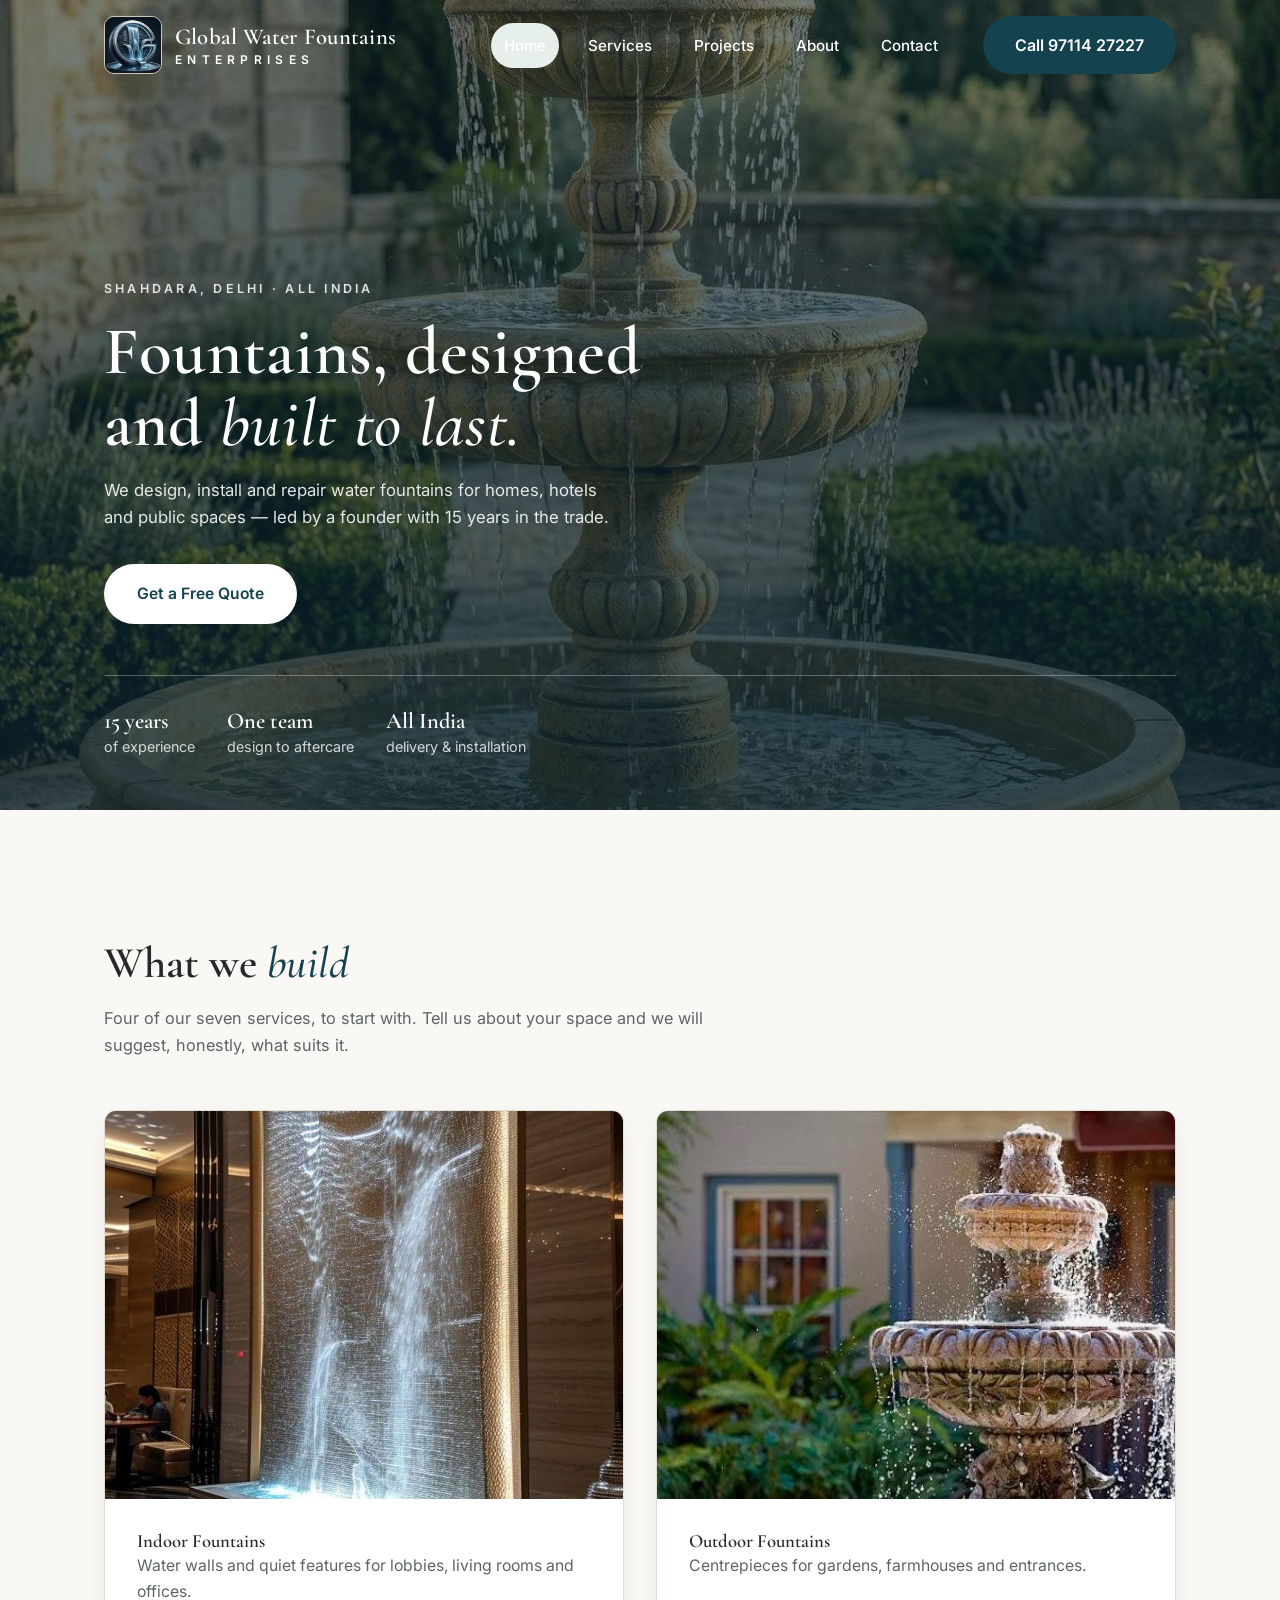
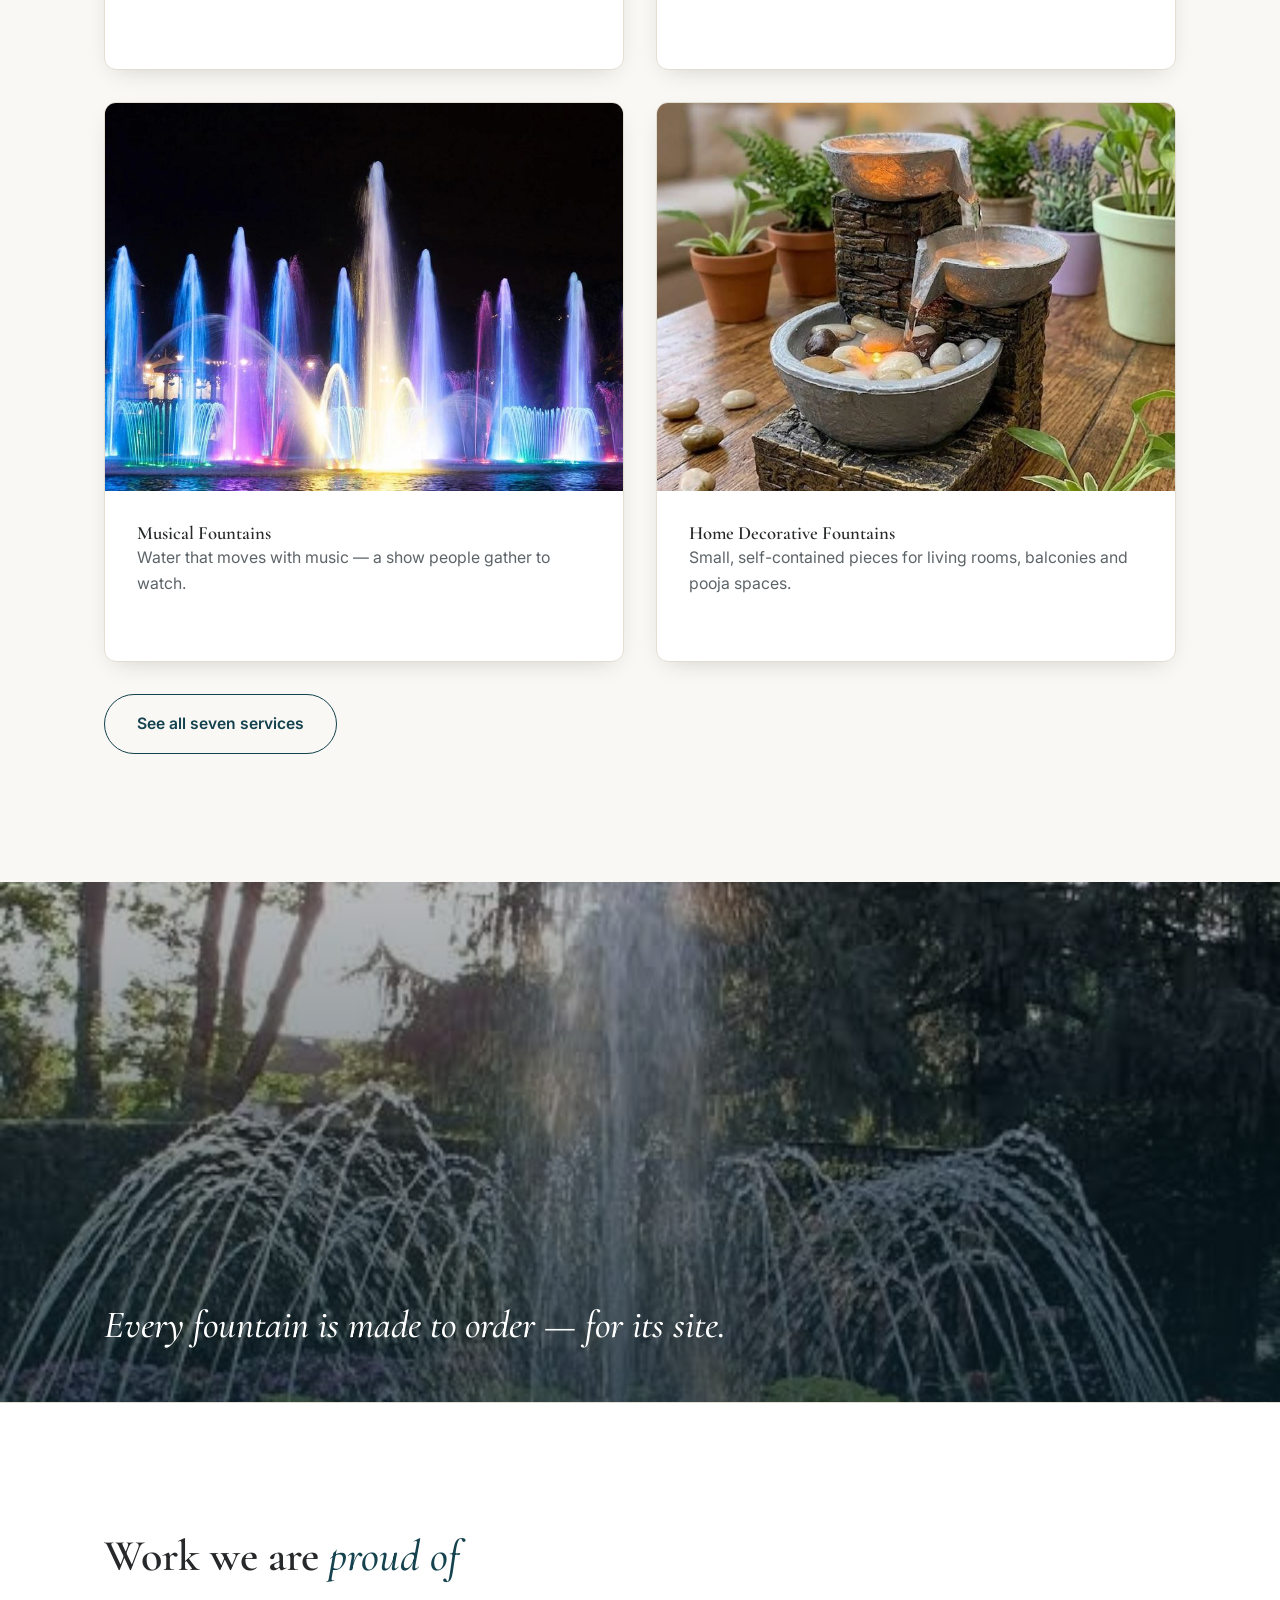
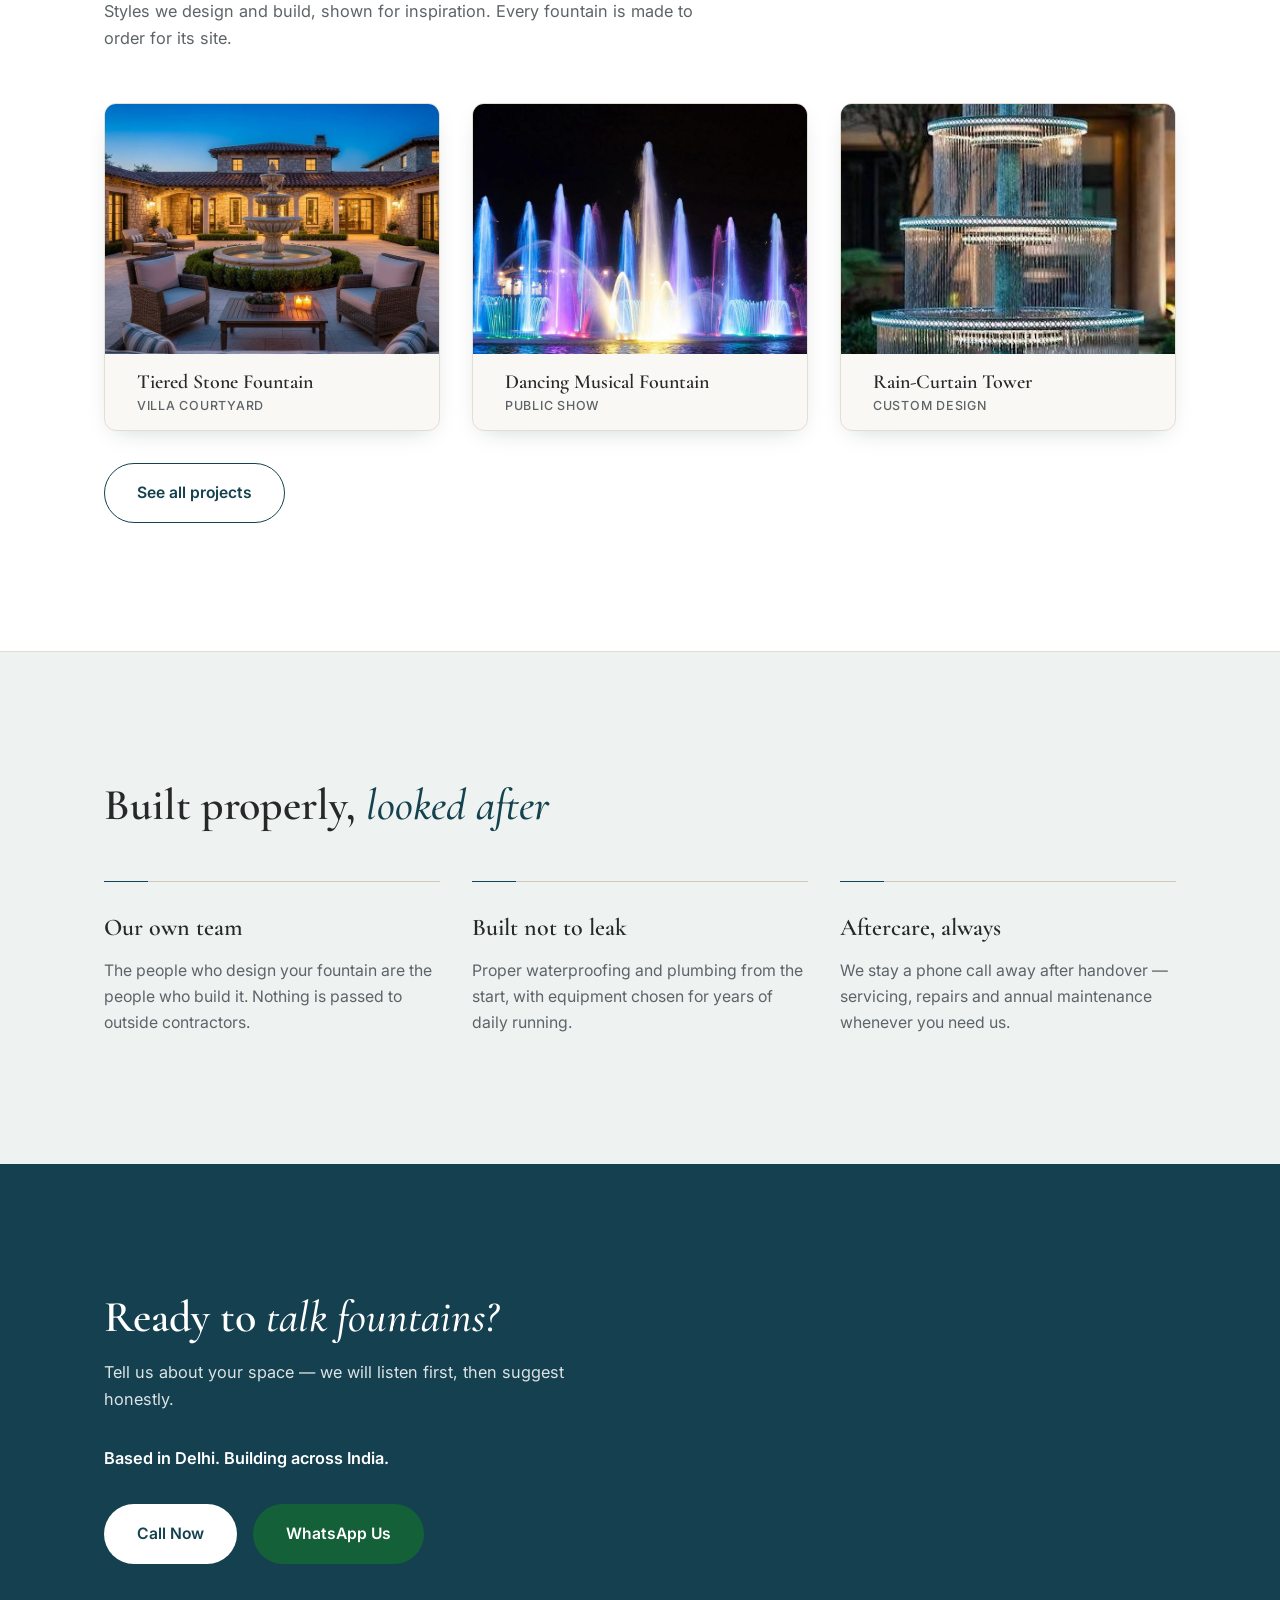
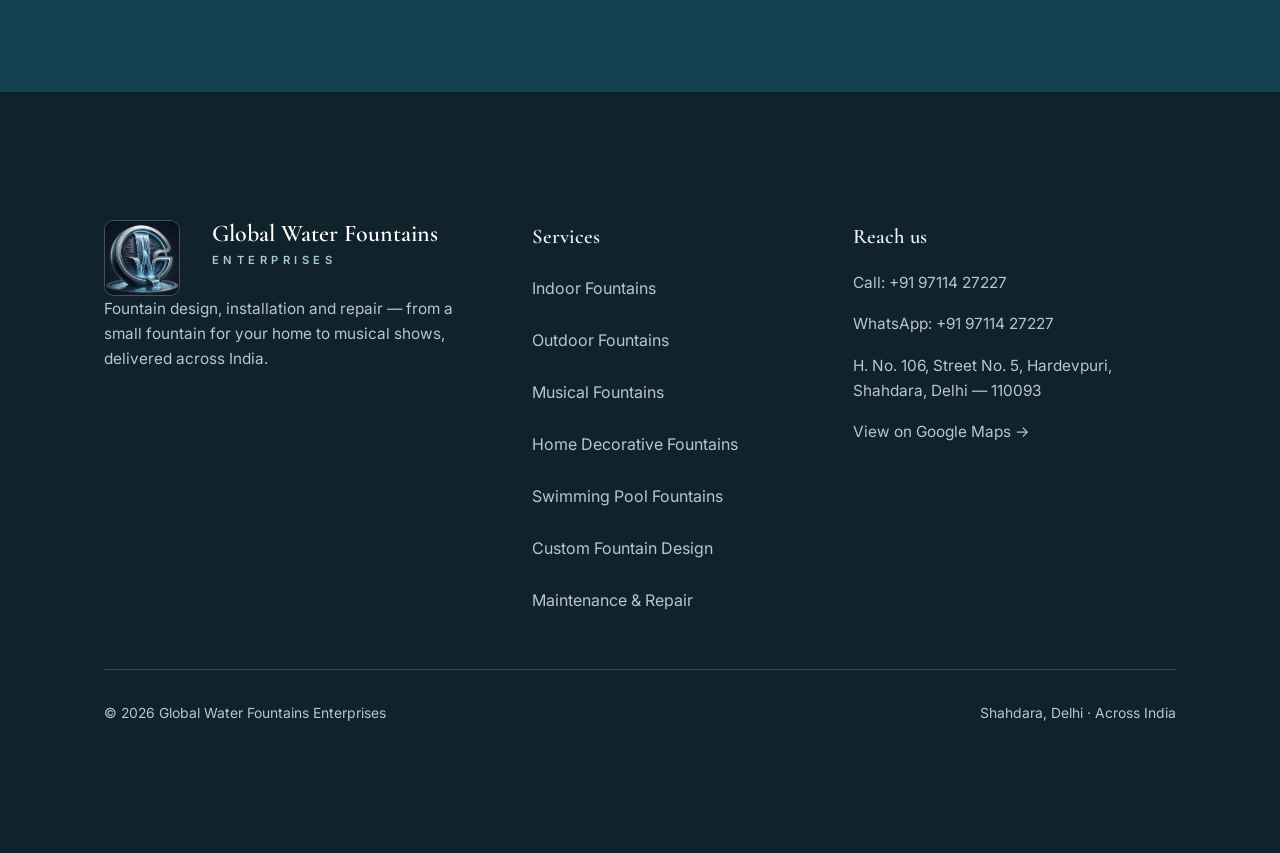
==== commit a305c608: "Add smooth phone-friendly animations" ====
--- a/index.html
+++ b/index.html
@@ -58,10 +58,10 @@
       <div class="hero-overlay" aria-hidden="true"></div>
     </div>
     <div class="wrap hero-inner">
-      <p class="hero-loc">Shahdara, Delhi &middot; All India</p>
-      <h1>Fountains, designed and <em>built to last.</em></h1>
-      <p class="lede">We design, install and repair water fountains for homes, hotels and public spaces &mdash; led by a founder with 15 years in the trade.</p>
-      <div class="hero-actions">
+      <p class="hero-loc hero-anim hero-anim-1">Shahdara, Delhi &middot; All India</p>
+      <h1 class="hero-anim hero-anim-2">Fountains, designed and <em>built to last.</em></h1>
+      <p class="lede hero-anim hero-anim-3">We design, install and repair water fountains for homes, hotels and public spaces &mdash; led by a founder with 15 years in the trade.</p>
+      <div class="hero-actions hero-anim hero-anim-4">
         <a class="btn btn-light" href="contact.html">Get a Free Quote</a>
       </div>
       <div class="hero-stats">
@@ -74,33 +74,33 @@
   <!-- Featured services -->
   <section aria-label="Featured services">
     <div class="wrap">
-      <div class="sec-head">
+      <div class="sec-head reveal">
         <h2>What we <em>build</em></h2>
         <p>Four of our seven services, to start with. Tell us about your space and we will suggest, honestly, what suits it.</p>
       </div>
       <div class="svc-grid">
-        <a class="svc" href="services/indoor.html">
+        <a class="svc reveal" href="services/indoor.html">
           <figure><img src="assets/images/services/indoor.jpg" alt="An illuminated indoor water wall in a hotel lobby" width="700" height="1249" loading="lazy"></figure>
           <div class="svc-body">
             <h3>Indoor Fountains</h3>
             <p>Water walls and quiet features for lobbies, living rooms and offices.</p>
           </div>
         </a>
-        <a class="svc" href="services/outdoor.html">
+        <a class="svc reveal" href="services/outdoor.html">
           <figure><img src="assets/images/stone-tiered.jpg" alt="A carved stone tiered fountain in a home courtyard" width="547" height="365" loading="lazy"></figure>
           <div class="svc-body">
             <h3>Outdoor Fountains</h3>
             <p>Centrepieces for gardens, farmhouses and entrances.</p>
           </div>
         </a>
-        <a class="svc" href="services/musical.html">
+        <a class="svc reveal" href="services/musical.html">
           <figure><img src="assets/images/services/musical.jpg" alt="A musical dancing fountain with colourful illuminated jets at night" width="1000" height="648" loading="lazy"></figure>
           <div class="svc-body">
             <h3>Musical Fountains</h3>
             <p>Water that moves with music &mdash; a show people gather to watch.</p>
           </div>
         </a>
-        <a class="svc" href="services/home-decorative.html">
+        <a class="svc reveal" href="services/home-decorative.html">
           <figure><img src="assets/images/services/home-decorative.jpg" alt="A small decorative tabletop fountain with cascading bowls on a wooden table at home" width="755" height="1024" loading="lazy"></figure>
           <div class="svc-body">
             <h3>Home Decorative Fountains</h3>
@@ -108,7 +108,7 @@
           </div>
         </a>
       </div>
-      <p class="more-link"><a class="btn btn-outline" href="services.html">See all seven services</a></p>
+      <p class="more-link reveal"><a class="btn btn-outline" href="services.html">See all seven services</a></p>
     </div>
   </section>
 
@@ -116,7 +116,7 @@
   <section class="image-band" aria-label="A fountain in a garden">
     <img src="assets/images/garden-jet.jpg" alt="A tall garden fountain jetting water among trees and red flowers" width="480" height="640" loading="lazy">
     <div class="image-band-overlay" aria-hidden="true"></div>
-    <div class="wrap image-band-text">
+    <div class="wrap image-band-text reveal">
       <p>Every fountain is made to order &mdash; for its site.</p>
     </div>
   </section>
@@ -124,34 +124,34 @@
   <!-- Featured projects -->
   <section class="projects" aria-label="Featured projects">
     <div class="wrap">
-      <div class="sec-head">
+      <div class="sec-head reveal">
         <h2>Work we are <em>proud of</em></h2>
         <p>Styles we design and build, shown for inspiration. Every fountain is made to order for its site.</p>
       </div>
       <div class="proj-track">
-        <figure class="proj"><img src="assets/images/projects/tiered-stone.jpg" alt="Tiered stone fountain in a villa courtyard" width="1000" height="545" loading="lazy"><figcaption>Tiered Stone Fountain<small>Villa courtyard</small></figcaption></figure>
-        <figure class="proj"><img src="assets/images/projects/musical.jpg" alt="Colourful dancing musical fountain at night" width="1000" height="648" loading="lazy"><figcaption>Dancing Musical Fountain<small>Public show</small></figcaption></figure>
-        <figure class="proj"><img src="assets/images/rain-curtain-tower.jpg" alt="A tall modern tiered rain-curtain fountain outside a home at dusk" width="365" height="547" loading="lazy"><figcaption>Rain-Curtain Tower<small>Custom design</small></figcaption></figure>
+        <figure class="proj reveal"><img src="assets/images/projects/tiered-stone.jpg" alt="Tiered stone fountain in a villa courtyard" width="1000" height="545" loading="lazy"><figcaption>Tiered Stone Fountain<small>Villa courtyard</small></figcaption></figure>
+        <figure class="proj reveal"><img src="assets/images/projects/musical.jpg" alt="Colourful dancing musical fountain at night" width="1000" height="648" loading="lazy"><figcaption>Dancing Musical Fountain<small>Public show</small></figcaption></figure>
+        <figure class="proj reveal"><img src="assets/images/rain-curtain-tower.jpg" alt="A tall modern tiered rain-curtain fountain outside a home at dusk" width="365" height="547" loading="lazy"><figcaption>Rain-Curtain Tower<small>Custom design</small></figcaption></figure>
       </div>
       <p class="proj-hint">Swipe to see more &rarr;</p>
-      <p class="more-link"><a class="btn btn-outline" href="projects.html">See all projects</a></p>
+      <p class="more-link reveal"><a class="btn btn-outline" href="projects.html">See all projects</a></p>
     </div>
   </section>
   <section class="section-pale" aria-label="Why choose us">
     <div class="wrap">
-      <div class="sec-head">
+      <div class="sec-head reveal">
         <h2>Built properly, <em>looked after</em></h2>
       </div>
       <div class="why-grid">
-        <div class="why-item">
+        <div class="why-item reveal">
           <h3>Our own team</h3>
           <p>The people who design your fountain are the people who build it. Nothing is passed to outside contractors.</p>
         </div>
-        <div class="why-item">
+        <div class="why-item reveal">
           <h3>Built not to leak</h3>
           <p>Proper waterproofing and plumbing from the start, with equipment chosen for years of daily running.</p>
         </div>
-        <div class="why-item">
+        <div class="why-item reveal">
           <h3>Aftercare, always</h3>
           <p>We stay a phone call away after handover — servicing, repairs and annual maintenance whenever you need us.</p>
         </div>
@@ -159,7 +159,7 @@
     </div>
   </section>
   <section class="closing" aria-label="Get in touch">
-    <div class="wrap">
+    <div class="wrap reveal">
       <h2>Ready to <em>talk fountains?</em></h2>
       <p>Tell us about your space &mdash; we will listen first, then suggest honestly.</p>
       <p class="closing-loc">Based in Delhi. Building across India.</p>
--- a/css/base.css
+++ b/css/base.css
@@ -15,8 +15,10 @@
   --accent: #14424e;
   --accent-hover: #0e333d;
   --accent-soft: #e7efea;
-  --wa: #176e3d;
-  --wa-deep: #125c32;
+  --pale-teal: #eef3f2;
+  --deep-teal: #14404f;
+  --wa: #146038;
+  --wa-deep: #0f4d2a;
   --err: #b3372a;
   --footer-bg: #10222b;
   --footer-text: #b9c6cb;
--- a/css/layout.css
+++ b/css/layout.css
@@ -18,7 +18,8 @@
 .sec-head h2 em { font-style: italic; font-weight: 500; color: var(--accent); }
 .sec-head p { color: var(--muted); margin: 0; font-size: 1.02rem; }
 
-/* Header */
+/* Header — solid off-white by default; on the home page it sits
+   transparent over the hero and turns solid once scrolled. */
 .site-header {
   position: absolute;
   inset: 0 0 auto 0;
@@ -26,6 +27,33 @@
   background: rgba(250, 248, 244, 0.92);
   backdrop-filter: blur(10px);
   border-bottom: 1px solid var(--line);
+  transition: background 0.3s ease, box-shadow 0.3s ease;
+}
+body.home .site-header {
+  position: fixed;
+  background: transparent;
+  backdrop-filter: none;
+  border-bottom: 1px solid transparent;
+}
+body.home .site-header .brand b,
+body.home .site-header .brand small { color: #fff; }
+body.home .site-header .nav-links a:not(.nav-call) { color: #fff; }
+body.home .site-header .nav-toggle { border-color: rgba(255, 255, 255, 0.6); }
+body.home .site-header .nav-toggle img { filter: invert(1); }
+body.home .site-header.scrolled {
+  background: var(--bg);
+  border-bottom: 1px solid var(--line);
+  box-shadow: 0 4px 20px -8px rgba(16, 34, 43, 0.25);
+}
+body.home .site-header.scrolled .brand b { color: var(--ink); }
+body.home .site-header.scrolled .brand small { color: var(--accent); }
+body.home .site-header.scrolled .nav-links a:not(.nav-call) { color: var(--body); }
+body.home .site-header .nav-links.nav-open a:not(.nav-call) { color: var(--body); }
+body.home .site-header.scrolled .nav-toggle { border-color: var(--line-strong); }
+body.home .site-header.scrolled .nav-toggle img { filter: none; }
+/* No Call button in the phone header — Call lives in the sticky bar */
+@media (max-width: 767px) {
+  .nav-links a.nav-call { display: none !important; }
 }
 .nav { display: flex; align-items: center; gap: var(--gap-sm); padding-block: var(--gap-sm); }
 .brand {
@@ -42,7 +70,7 @@
   font-size: 0.98rem; letter-spacing: 0.01em; display: block; color: var(--ink);
 }
 .brand small {
-  display: block; font-size: 0.62rem; letter-spacing: 0.3em;
+  display: block; font-size: 0.7rem; letter-spacing: 0.3em;
   text-transform: uppercase; font-weight: 600; color: var(--accent); margin-top: 3px;
 }
 .nav-links { margin-left: auto; display: flex; align-items: center; gap: var(--gap-sm); }
@@ -59,51 +87,65 @@
 }
 .nav-links.nav-open a:not(.nav-call) { display: inline-flex; }
 
-/* Hero — mobile first */
-.hero { background: var(--bg); padding: 0; overflow: hidden; }
-.hero-inner { padding: 126px 0 0; text-align: center; }
+/* Hero — mobile first: full-bleed photo, dark-teal overlay,
+   content left-aligned and bottom-weighted. */
+.hero { position: relative; padding: 0; overflow: hidden; background: var(--deep-teal); min-height: min(100svh, 720px); }
+.hero-media { position: absolute; inset: 0; }
+.hero-media picture, .hero-media img { width: 100%; height: 100%; display: block; }
+.hero-media img { object-fit: cover; object-position: center; }
+.hero-overlay {
+  position: absolute; inset: 0;
+  background: linear-gradient(rgba(10, 35, 45, 0.55), rgba(10, 35, 45, 0.8));
+}
+.hero-inner {
+  position: relative; z-index: 2;
+  min-height: min(100svh, 720px);
+  display: flex; flex-direction: column; justify-content: flex-end;
+  padding-top: 110px; padding-bottom: var(--gap-lg);
+  text-align: left;
+}
 .hero-loc {
   margin: 0; font-size: 0.78rem; font-weight: 600; letter-spacing: 0.26em;
-  text-transform: uppercase; color: var(--accent);
-}
-.hero h1 { margin-top: var(--gap-md); }
-.hero h1 .h1-main {
-  display: block; font-size: clamp(2.5rem, 6.6vw, 4.4rem); font-weight: 600;
-  letter-spacing: 0.01em; color: var(--ink); line-height: 1.06;
-}
-.hero h1 .h1-sub {
-  display: flex; align-items: center; justify-content: center; gap: var(--gap-sm);
-  margin-top: var(--gap-sm); font-family: var(--font-body); font-size: 0.88rem; font-weight: 600;
-  letter-spacing: 0.42em; text-transform: uppercase; color: var(--accent); text-indent: 0.42em;
-}
-.hero h1 .h1-sub::before, .hero h1 .h1-sub::after {
-  content: ""; height: 1px; width: min(48px, 10vw); background: var(--line-strong);
-}
-.hero-tag {
-  font-family: var(--font-heading); font-size: clamp(1.45rem, 3.4vw, 1.9rem);
-  font-weight: 500; color: var(--body); margin: var(--gap-md) auto 0; line-height: 1.3;
-}
-.hero-tag em { font-style: italic; color: var(--accent); }
-.hero p.lede { color: var(--muted); max-width: 520px; margin: var(--gap-sm) auto 0; font-size: 1.05rem; }
-.hero-actions { display: flex; gap: var(--gap-sm); flex-wrap: wrap; justify-content: center; margin-top: var(--gap-lg); }
-.hero-actions .btn { flex: 1 1 0; padding-left: 10px; padding-right: 10px; }
-.hero-stats {
-  display: flex; justify-content: center; flex-wrap: wrap;
-  margin: var(--gap-lg) auto 0; max-width: 760px; border-top: 1px solid var(--line);
-  padding: var(--gap-md) 0 var(--gap-lg);
-}
-.hero-stats span { font-size: 0.85rem; color: var(--muted); padding: 2px 13px; text-align: center; }
-.hero-stats span + span { border-left: 1px solid var(--line); }
-.hero-stats b {
-  display: block; font-family: var(--font-heading); font-size: 1.25rem;
-  font-weight: 600; color: var(--ink); line-height: 1.2;
-}
-.hero-photo { background: var(--bg); }
-/* Phone (base): 60svh, capped at 520px, never taller than the screen */
-.hero-photo img {
-  width: 100%; height: min(60svh, 520px);
-  object-fit: cover; object-position: center 55%;
-}
+  text-transform: uppercase; color: rgba(255, 255, 255, 0.85);
+}
+.hero h1 {
+  margin-top: var(--gap-sm); max-width: 640px;
+  font-size: clamp(2.6rem, 9vw, 4.2rem); font-weight: 600;
+  letter-spacing: 0.01em; color: #fff; line-height: 1.08;
+}
+.hero h1 em { font-style: italic; font-weight: 500; }
+.hero p.lede { color: rgba(255, 255, 255, 0.88); max-width: 520px; margin: var(--gap-sm) 0 0; font-size: 1.05rem; }
+.hero-actions { display: flex; gap: var(--gap-sm); flex-wrap: wrap; justify-content: flex-start; margin-top: var(--gap-md); }
+.hero-actions .btn { flex: none; }
+/* Stats: hidden on phones, small version on laptops only */
+.hero-stats { display: none; }
+
+/* Image band — one full-width photo with a single line over it */
+.image-band { position: relative; padding: 0; overflow: hidden; background: var(--deep-teal); }
+.image-band img { width: 100%; height: clamp(320px, 60svh, 520px); object-fit: cover; object-position: center 45%; }
+.image-band-overlay {
+  position: absolute; inset: 0;
+  background: linear-gradient(rgba(10, 35, 45, 0.25), rgba(10, 35, 45, 0.65));
+}
+.image-band-text {
+  position: absolute; inset: 0; z-index: 2;
+  display: flex; align-items: flex-end; padding-bottom: var(--gap-lg);
+}
+.image-band-text p {
+  margin: 0; color: #fff;
+  font-family: var(--font-heading); font-size: clamp(1.6rem, 4.5vw, 2.4rem);
+  font-weight: 500; font-style: italic; line-height: 1.3; max-width: 640px;
+}
+
+/* Alternating section backgrounds */
+.section-pale { background: var(--pale-teal); }
+
+/* Closing — deep teal band, white text, two buttons at most */
+.closing { background: var(--deep-teal); color: #fff; text-align: left; }
+.closing h2 { font-size: clamp(2rem, 4vw, 2.75rem); margin-bottom: var(--gap-sm); color: #fff; }
+.closing h2 em { font-style: italic; font-weight: 500; }
+.closing p { color: rgba(255, 255, 255, 0.85); max-width: 520px; margin: 0; font-size: 1.02rem; }
+.closing-loc { margin-top: var(--gap-md) !important; color: #fff !important; font-weight: 600; }
 
 /* Page hero — inner pages */
 .page-hero { padding: 138px 0 var(--gap-sm); text-align: center; background: var(--bg); }
@@ -118,7 +160,7 @@
 .more-link .btn { min-height: 52px; }
 
 /* CTA band */
-.cta-band { background: var(--accent-soft); border-top: 1px solid var(--line); border-bottom: 1px solid var(--line); text-align: center; }
+.cta-band { background: var(--pale-teal); border-top: 1px solid var(--line); border-bottom: 1px solid var(--line); text-align: center; }
 .cta-band h2 { font-size: clamp(2rem, 4vw, 2.75rem); margin-bottom: var(--gap-sm); }
 .cta-band h2 em { font-style: italic; font-weight: 500; color: var(--accent); }
 .cta-band p { color: var(--muted); max-width: 520px; margin: 0 auto; font-size: 1.02rem; }
@@ -210,13 +252,8 @@
   .nav-toggle { display: none; }
   .nav-links a:not(.nav-call):hover { background: var(--accent-soft); color: var(--accent); }
   .hero-inner { padding-top: 150px; }
-  .hero h1 .h1-sub { gap: 18px; letter-spacing: 0.58em; text-indent: 0.58em; }
-  .hero h1 .h1-sub::before, .hero h1 .h1-sub::after { width: min(72px, 14vw); }
-  .hero-actions .btn { flex: none; }
-  .hero-stats span { padding: 2px 22px; font-size: 0.92rem; }
-  .hero-stats b { font-size: 1.45rem; }
   /* Tablet: hero about 65vh */
-  .hero-photo img { height: 65vh; }
+  .hero, .hero-inner { min-height: 65vh; }
   .page-hero { padding-top: 160px; }
   .proj-grid { grid-template-columns: repeat(2, 1fr); gap: var(--gap-md); }
   .detail-grid { grid-template-columns: 1fr 1.05fr; gap: var(--gap-lg); }
@@ -232,8 +269,18 @@
 
 /* --- Desktops --- */
 @media (min-width: 1100px) {
-  /* Laptop: hero about 80vh */
-  .hero-photo img { height: 80vh; }
+  /* Laptop: hero about 90vh; stats show as a small row */
+  .hero, .hero-inner { min-height: 90vh; }
+  .hero-stats {
+    display: flex; flex-wrap: wrap; gap: 4px var(--gap-md);
+    margin-top: var(--gap-lg); padding-top: var(--gap-md);
+    border-top: 1px solid rgba(255, 255, 255, 0.3);
+  }
+  .hero-stats span { font-size: 0.9rem; color: rgba(255, 255, 255, 0.8); }
+  .hero-stats b {
+    display: block; font-family: var(--font-heading); font-size: 1.4rem;
+    font-weight: 600; color: #fff; line-height: 1.2;
+  }
   .proj-grid { grid-template-columns: repeat(3, 1fr); }
   .steps { grid-template-columns: repeat(4, 1fr); }
   .contact-grid { grid-template-columns: 1fr 1fr; gap: var(--gap-lg); }
--- a/css/components.css
+++ b/css/components.css
@@ -14,6 +14,8 @@
 .btn-wa { background: var(--wa); color: #fff; }
 .btn-wa:hover { background: var(--wa-deep); }
 .btn-outline { background: transparent; color: var(--accent); border-color: var(--accent); }
+.btn-light { background: #fff; color: var(--accent); }
+.btn-light:hover { background: var(--accent-soft); }
 .btn-outline:hover { background: var(--accent-soft); }
 .btn-small { min-height: 48px; padding: var(--gap-sm) var(--gap-md); font-size: 0.93rem; }
 
@@ -31,8 +33,11 @@
 .nav-links a:not(.nav-call):hover { background: var(--accent-soft); color: var(--accent); }
 
 /* Service cards — hover lift with an offset soft shadow, never a glow */
+a.svc { display: block; text-decoration: none; color: inherit; }
+a.svc h3 { color: var(--ink); }
+a.svc p { color: var(--muted); }
 .svc {
-  background: var(--panel); border: 1px solid var(--line); border-radius: var(--radius); overflow: hidden;
+  background: var(--panel); border: 1px solid var(--line); border-radius: 12px; overflow: hidden; box-shadow: 0 8px 24px -12px rgba(16, 34, 43, 0.25);
   transition: transform 0.35s cubic-bezier(0.22, 1, 0.36, 1), box-shadow 0.35s cubic-bezier(0.22, 1, 0.36, 1), border-color 0.35s ease;
 }
 .svc:hover, .svc:focus-within {
@@ -53,7 +58,7 @@
 .detail-list li { color: var(--muted); padding-left: 22px; position: relative; }
 .detail-list li::before { content: ""; position: absolute; left: 0; top: 10px; width: 8px; height: 8px; border-radius: 50%; background: var(--accent); }
 .svc figure { margin: 0; }
-.svc figure img { width: 100%; aspect-ratio: 16 / 10; object-fit: cover; }
+.svc figure img { width: 100%; aspect-ratio: 4 / 3; object-fit: cover; }
 .svc-body { padding: var(--gap-md); }
 .svc-body h2 { font-size: clamp(1.4rem, 3vw, 1.55rem); margin-bottom: var(--gap-sm); }
 .svc-body p { color: var(--muted); margin: 0 0 var(--gap-md); font-size: 0.99rem; }
@@ -63,7 +68,7 @@
 }
 .svc-link:hover { text-decoration: underline; text-underline-offset: 4px; }
 .svc-wide { grid-column: 1 / -1; }
-.svc-wide figure img { height: 100%; aspect-ratio: auto; min-height: 260px; }
+.svc-wide figure img { height: 100%; aspect-ratio: 4 / 3; min-height: 260px; }
 .svc-wide .svc-body { display: flex; flex-direction: column; justify-content: center; align-items: flex-start; }
 @media (max-width: 767px) {
   .svc-wide figure img { aspect-ratio: 16 / 10; height: auto; min-height: 0; }
@@ -71,7 +76,7 @@
 
 /* Project cards */
 .proj {
-  margin: 0; border-radius: var(--radius); overflow: hidden; background: var(--bg); border: 1px solid var(--line);
+  margin: 0; border-radius: 12px; overflow: hidden; background: var(--bg); border: 1px solid var(--line); box-shadow: 0 8px 24px -12px rgba(16, 34, 43, 0.25);
   transition: transform 0.35s cubic-bezier(0.22, 1, 0.36, 1), box-shadow 0.35s cubic-bezier(0.22, 1, 0.36, 1);
 }
 .proj:hover { transform: translateY(-4px); box-shadow: 0 16px 32px -16px rgba(16, 34, 43, 0.28); }
@@ -119,7 +124,7 @@
 }
 
 /* FAQ accordion */
-.faq-list { max-width: 760px; border-top: 1px solid var(--line); padding-top: var(--gap-sm); }
+.faq-list { max-width: 760px; border-top: 1px solid var(--line); padding-top: var(--gap-md); }
 .faq { border-bottom: 1px solid var(--line); }
 .faq button {
   width: 100%; background: none; border: none; cursor: pointer; color: var(--ink); text-align: left;
@@ -134,7 +139,7 @@
   transition: transform 0.25s ease;
 }
 .faq.open .sign { transform: rotate(45deg); }
-.faq .ans { display: none; padding: 0 2px var(--gap-md); color: var(--muted); max-width: 640px; }
+.faq .ans { display: none; padding: 0 2px var(--gap-lg); color: var(--muted); max-width: 640px; }
 .faq.open .ans { display: block; }
 .faq .ans p { margin: 0; }
 
@@ -168,7 +173,7 @@
 }
 .field textarea { min-height: 92px; resize: vertical; }
 .field input:focus, .field select:focus, .field textarea:focus { border-color: var(--accent); outline: none; }
-.field input::placeholder, .field textarea::placeholder { color: #6f777a; }
+.field input::placeholder, .field textarea::placeholder { color: #5d6669; }
 .field .err { display: none; color: var(--err); font-size: 0.86rem; }
 .field.invalid input { border-color: var(--err); }
 .field.invalid .err { display: block; }
@@ -189,7 +194,7 @@
 @media (max-width: 767px) { form.enq { padding: var(--gap-md) var(--gap-sm); } }
 
 /* Footer */
-.site-footer h4 { color: #edf2f0; font-family: var(--font-heading); font-weight: 600; font-size: clamp(1.2rem, 3vw, 1.3rem); margin: 0 0 var(--gap-sm); }
+.site-footer h3, .site-footer h4 { color: #edf2f0; font-family: var(--font-heading); font-weight: 600; font-size: clamp(1.2rem, 3vw, 1.3rem); margin: 0 0 var(--gap-sm); }
 .site-footer p { margin: 0 0 var(--gap-sm); font-size: 0.96rem; }
 .site-footer ul { list-style: none; margin: 0; padding: 0; display: grid; gap: var(--gap-sm); }
 .site-footer a { color: var(--footer-text); text-decoration: none; }
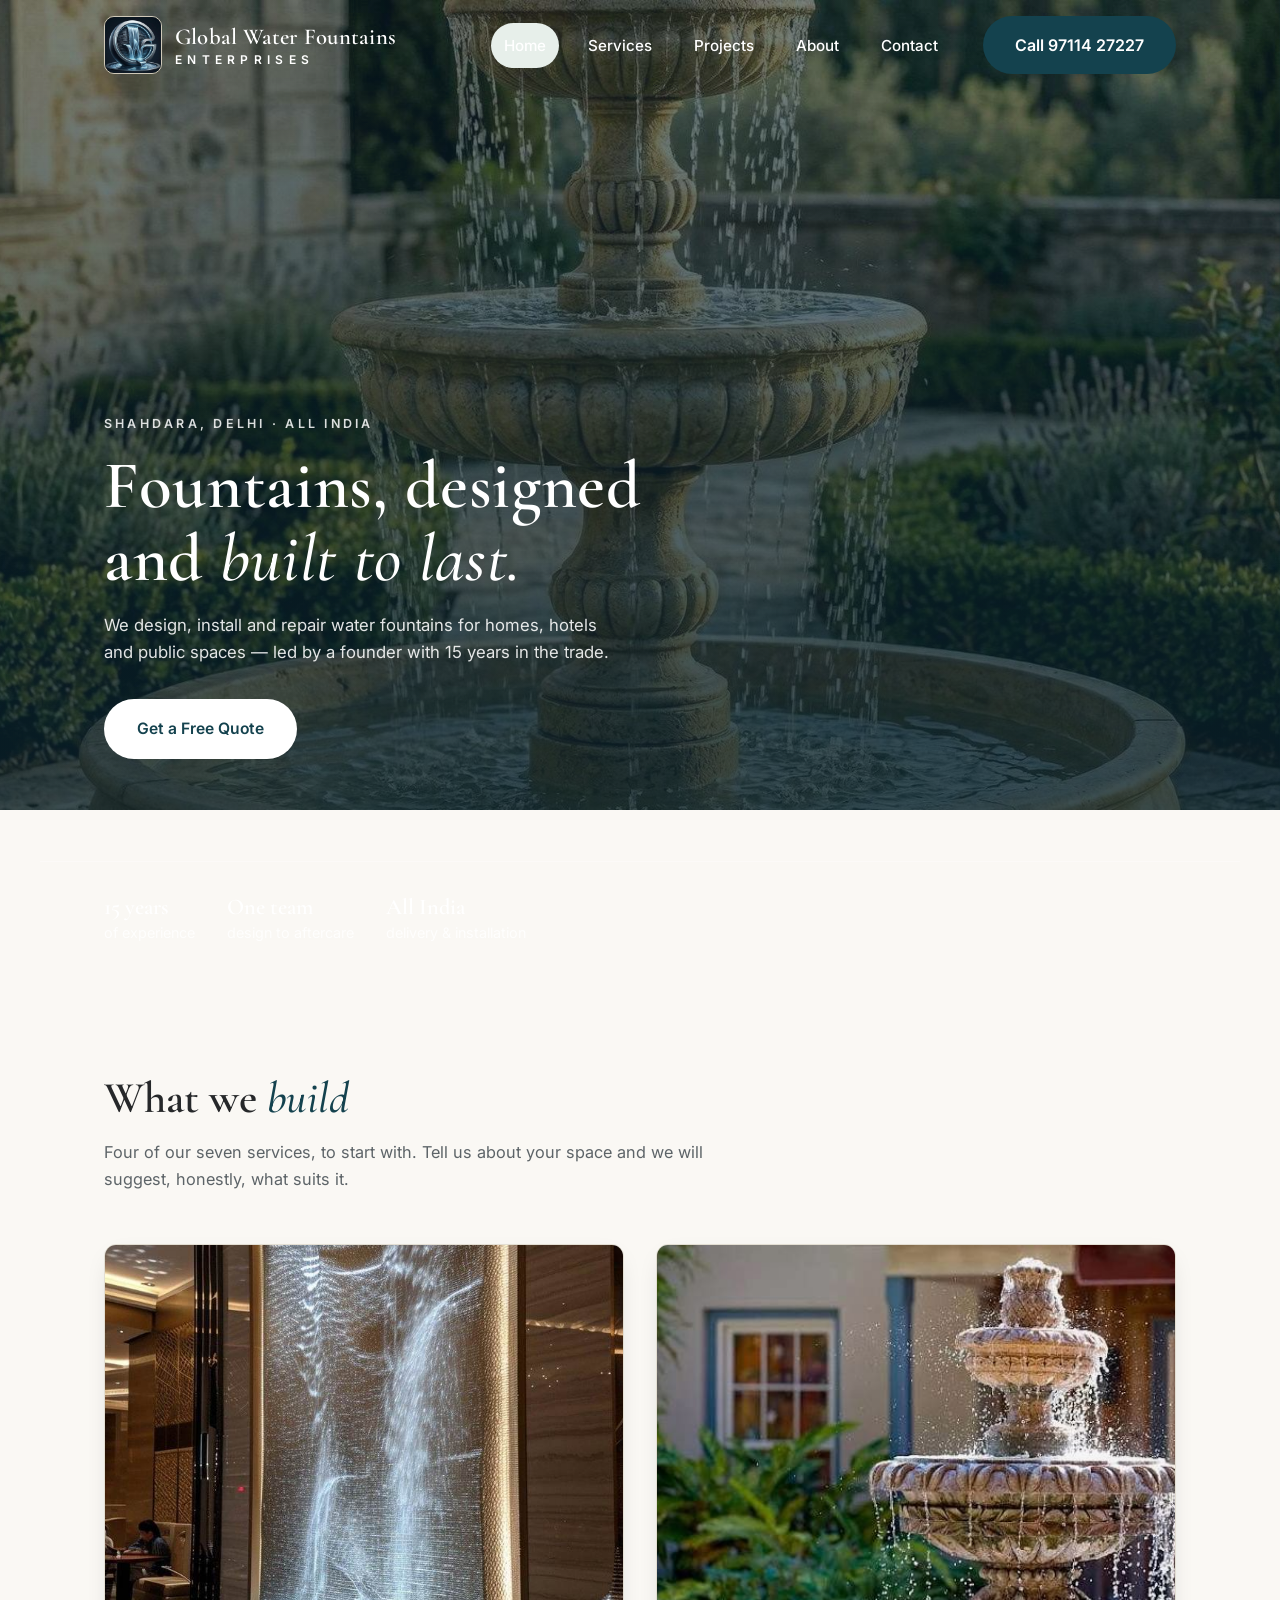
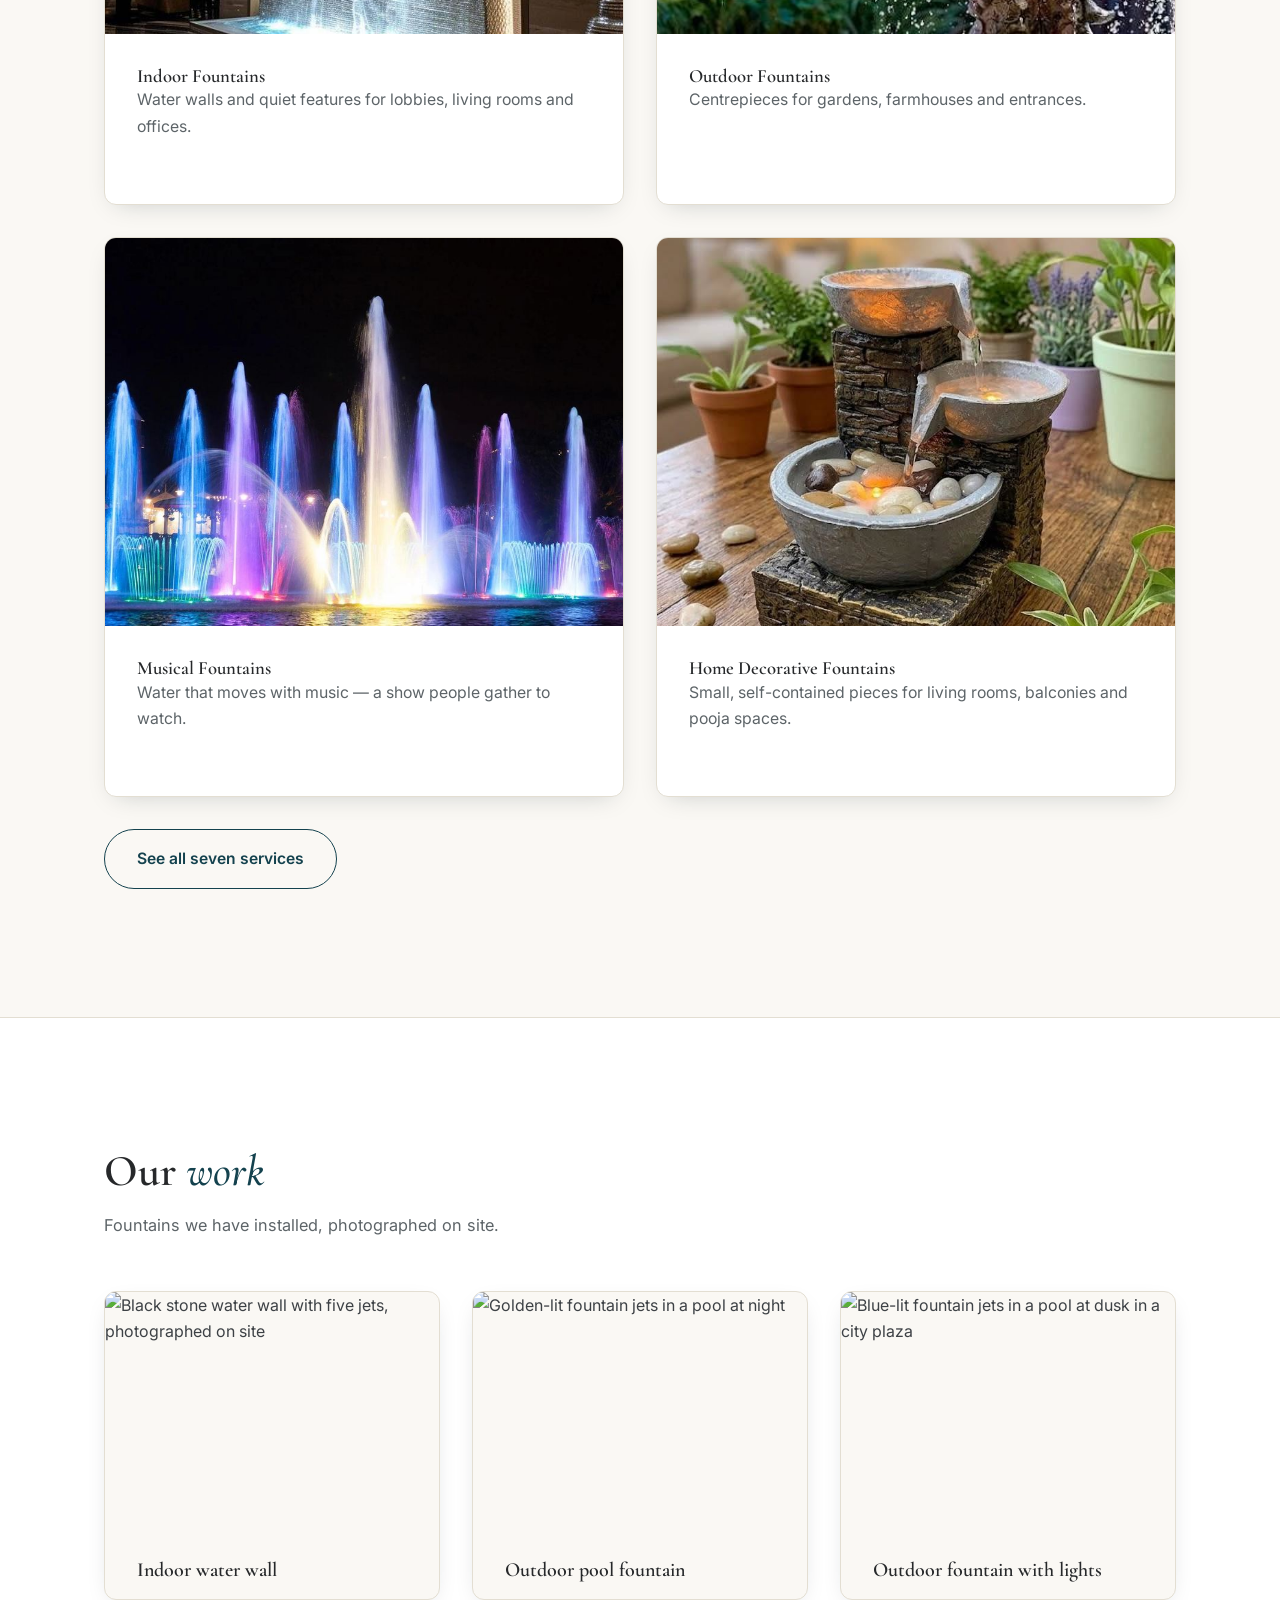
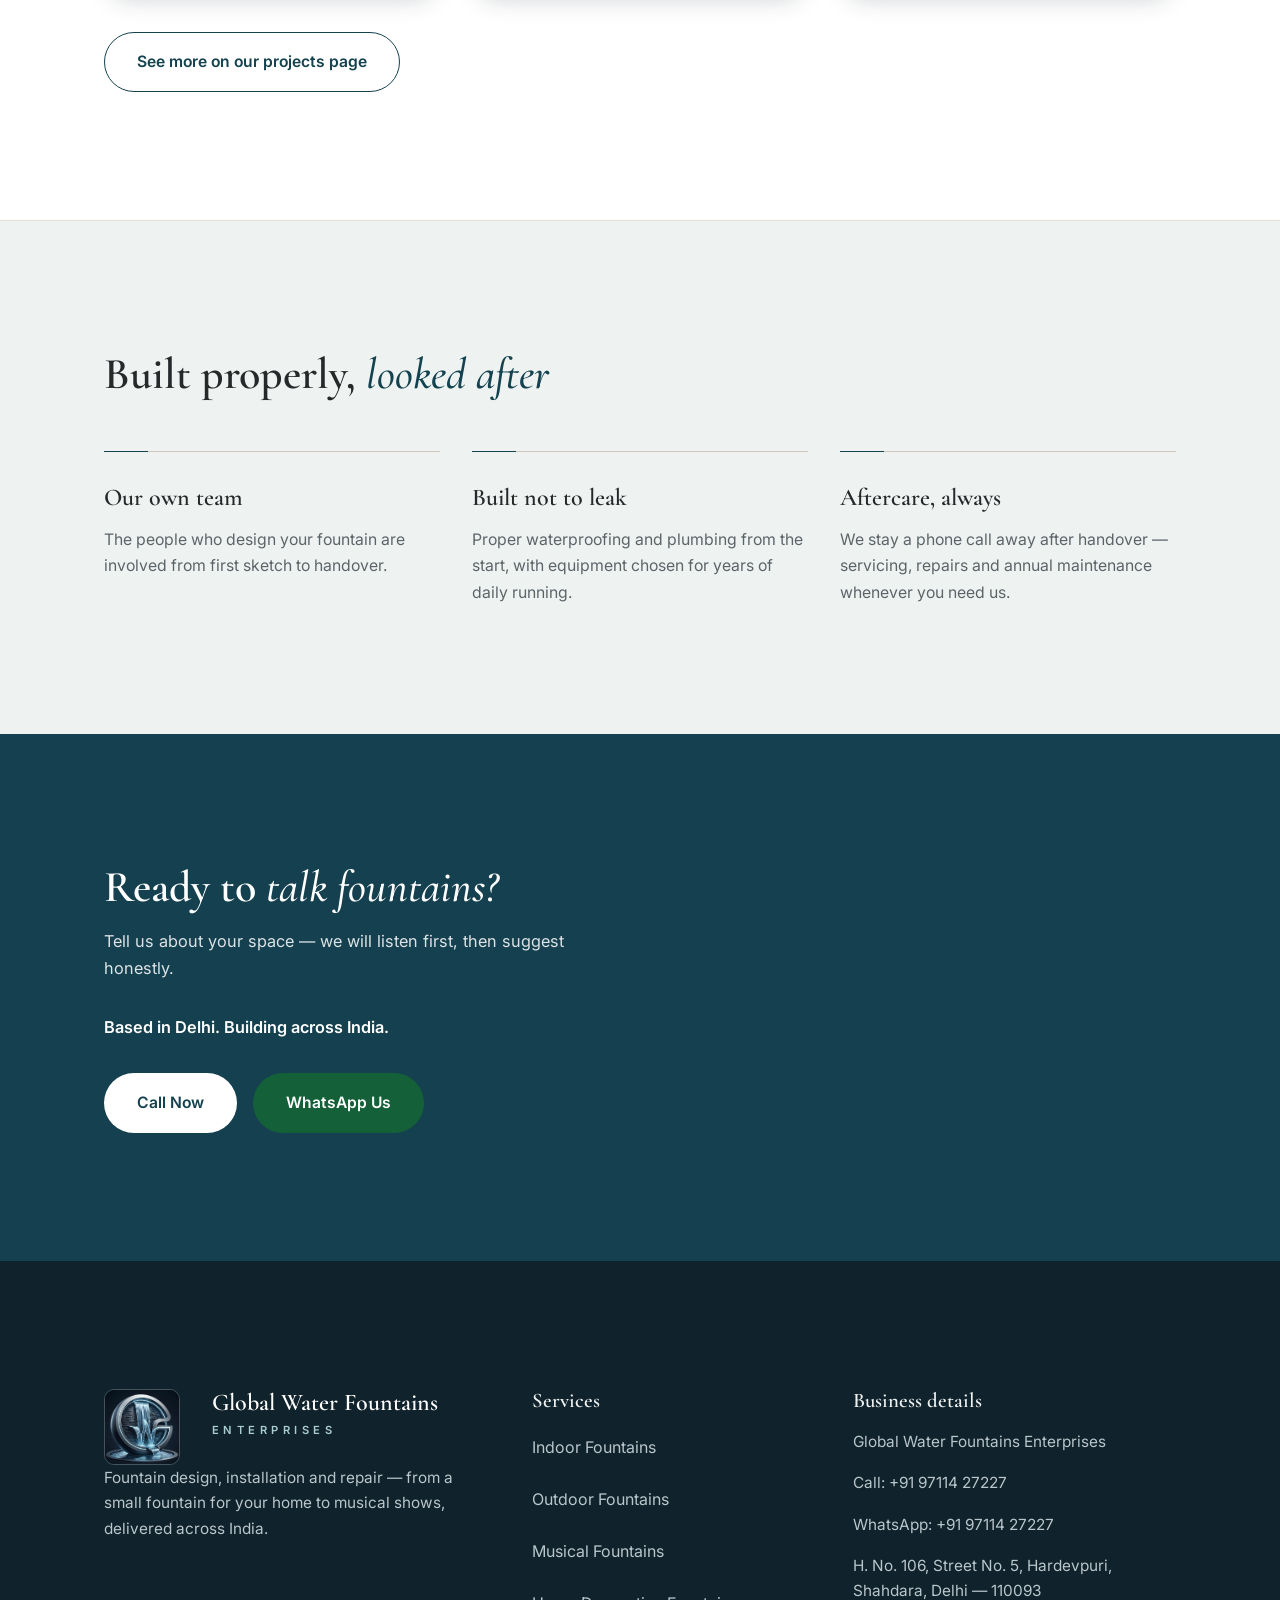
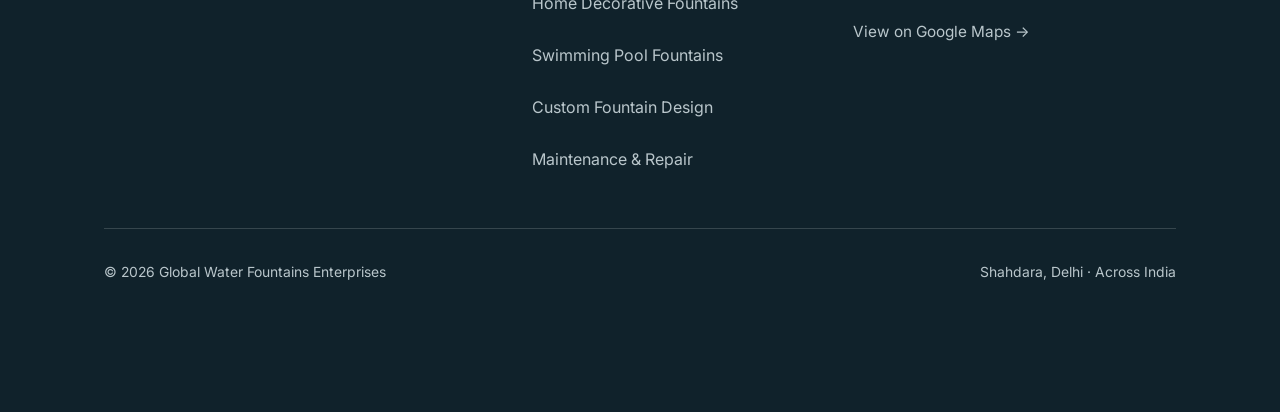
==== commit 4058a86f: "Our Work: real project photos, copy and SEO fixes" ====
--- a/index.html
+++ b/index.html
@@ -3,12 +3,12 @@
 <head>
   <meta charset="utf-8">
   <meta name="viewport" content="width=device-width, initial-scale=1, viewport-fit=cover">
-  <title>Global Water Fountains Enterprises — Fountains Designed &amp; Built Across India</title>
-  <meta name="description" content="Global Water Fountains Enterprises — fountain design, installation and repair from Shahdara, Delhi. Indoor, outdoor, musical and home decorative fountains, built across India. 15 years of experience. Call or WhatsApp +91 97114 27227.">
+  <title>Water Fountain Design &amp; Installation in Delhi | Global Water Fountains</title>
+  <meta name="description" content="Indoor, outdoor, musical and home fountains designed, built and maintained across India. 15 years of experience. Call +91 97114 27227.">
   <meta name="theme-color" content="#faf8f4">
   <link rel="canonical" href="https://gangesh8800.github.io/fountain/">
-  <meta property="og:title" content="Global Water Fountains Enterprises">
-  <meta property="og:description" content="Global Water Fountains Enterprises — fountain design, installation and repair from Shahdara, Delhi. Indoor, outdoor, musical and home decorative fountains, built across India. 15 years of experience. Call or WhatsApp +91 97114 27227.">
+  <meta property="og:title" content="Water Fountain Design &amp; Installation in Delhi | Global Water Fountains">
+  <meta property="og:description" content="Indoor, outdoor, musical and home fountains designed, built and maintained across India. 15 years of experience. Call +91 97114 27227.">
   <meta property="og:type" content="website">
   <meta property="og:url" content="https://gangesh8800.github.io/fountain/">
   <meta property="og:image" content="https://gangesh8800.github.io/fountain/assets/og-image.jpg">
@@ -24,6 +24,9 @@
   <script defer src="js/main.js"></script>
   <script defer src="js/faq.js"></script>
   <script defer src="js/enquiry.js"></script>
+<script type="application/ld+json">
+{"@context": "https://schema.org", "@type": "LocalBusiness", "name": "Global Water Fountains Enterprises", "telephone": "+91-97114-27227", "address": {"@type": "PostalAddress", "streetAddress": "H. No. 106, Street No. 5, Hardevpuri", "addressLocality": "Shahdara, Delhi", "postalCode": "110093", "addressCountry": "IN"}, "areaServed": "India", "url": "https://gangesh8800.github.io/fountain/"}
+</script>
 </head>
 <body class="home">
 <header class="site-header">
@@ -53,7 +56,7 @@
     <div class="hero-media">
       <picture>
         <source media="(max-width: 767px)" srcset="assets/images/hero-portrait.jpg">
-        <img src="assets/images/hero-1000.jpg" srcset="assets/images/hero-600.jpg 600w, assets/images/hero-1000.jpg 1000w, assets/images/hero-1600.jpg 1600w" sizes="100vw" alt="A three-tier stone fountain in a villa garden in soft daylight, with hedges and trees behind it" width="1600" height="1000" fetchpriority="high">
+        <img src="assets/images/hero-1000.jpg" srcset="assets/images/hero-600.jpg 600w, assets/images/hero-1000.jpg 1000w, assets/images/hero-1600.jpg 1600w" sizes="(min-width: 1100px) 1600px, 100vw" alt="A three-tier stone fountain in a villa garden in soft daylight, with hedges and trees behind it" width="1600" height="1000" fetchpriority="high">
       </picture>
       <div class="hero-overlay" aria-hidden="true"></div>
     </div>
@@ -64,13 +67,16 @@
       <div class="hero-actions hero-anim hero-anim-4">
         <a class="btn btn-light" href="contact.html">Get a Free Quote</a>
       </div>
-      <div class="hero-stats">
-        <span><b>15 years</b>of experience</span>
-        <span><b>One team</b>design to aftercare</span>
-        <span><b>All India</b>delivery &amp; installation</span>
-      </div>
-    </div>
-  </section>
+    </div>
+  </section>
+  <!-- Stats strip: laptops only, below the hero -->
+  <div class="hero-stats-strip" aria-label="At a glance">
+    <div class="wrap hero-stats">
+      <span><b>15 years</b>of experience</span>
+      <span><b>One team</b>design to aftercare</span>
+      <span><b>All India</b>delivery &amp; installation</span>
+    </div>
+  </div>
   <!-- Featured services -->
   <section aria-label="Featured services">
     <div class="wrap">
@@ -112,29 +118,20 @@
     </div>
   </section>
 
-  <!-- Image band -->
-  <section class="image-band" aria-label="A fountain in a garden">
-    <img src="assets/images/garden-jet.jpg" alt="A tall garden fountain jetting water among trees and red flowers" width="480" height="640" loading="lazy">
-    <div class="image-band-overlay" aria-hidden="true"></div>
-    <div class="wrap image-band-text reveal">
-      <p>Every fountain is made to order &mdash; for its site.</p>
-    </div>
-  </section>
-
-  <!-- Featured projects -->
-  <section class="projects" aria-label="Featured projects">
+  <!-- Our Work: real installed fountains -->
+  <section class="projects" aria-label="Our work">
     <div class="wrap">
       <div class="sec-head reveal">
-        <h2>Work we are <em>proud of</em></h2>
-        <p>Styles we design and build, shown for inspiration. Every fountain is made to order for its site.</p>
+        <h2>Our <em>work</em></h2>
+        <p>Fountains we have installed, photographed on site.</p>
       </div>
       <div class="proj-track">
-        <figure class="proj reveal"><img src="assets/images/projects/tiered-stone.jpg" alt="Tiered stone fountain in a villa courtyard" width="1000" height="545" loading="lazy"><figcaption>Tiered Stone Fountain<small>Villa courtyard</small></figcaption></figure>
-        <figure class="proj reveal"><img src="assets/images/projects/musical.jpg" alt="Colourful dancing musical fountain at night" width="1000" height="648" loading="lazy"><figcaption>Dancing Musical Fountain<small>Public show</small></figcaption></figure>
-        <figure class="proj reveal"><img src="assets/images/rain-curtain-tower.jpg" alt="A tall modern tiered rain-curtain fountain outside a home at dusk" width="365" height="547" loading="lazy"><figcaption>Rain-Curtain Tower<small>Custom design</small></figcaption></figure>
+        <figure class="proj reveal"><img src="assets/images/projects/real-black-water-wall.jpg" alt="Black stone water wall with five jets, photographed on site" width="1021" height="1024" loading="lazy"><figcaption>Indoor water wall</figcaption></figure>
+        <figure class="proj reveal"><img src="assets/images/projects/real-golden-pool.jpg" alt="Golden-lit fountain jets in a pool at night" width="1080" height="810" loading="lazy"><figcaption>Outdoor pool fountain</figcaption></figure>
+        <figure class="proj reveal"><img src="assets/images/projects/real-blue-jets.jpg" alt="Blue-lit fountain jets in a pool at dusk in a city plaza" width="624" height="350" loading="lazy"><figcaption>Outdoor fountain with lights</figcaption></figure>
       </div>
       <p class="proj-hint">Swipe to see more &rarr;</p>
-      <p class="more-link reveal"><a class="btn btn-outline" href="projects.html">See all projects</a></p>
+      <p class="more-link reveal"><a class="btn btn-outline" href="projects.html">See more on our projects page</a></p>
     </div>
   </section>
   <section class="section-pale" aria-label="Why choose us">
@@ -145,7 +142,7 @@
       <div class="why-grid">
         <div class="why-item reveal">
           <h3>Our own team</h3>
-          <p>The people who design your fountain are the people who build it. Nothing is passed to outside contractors.</p>
+          <p>The people who design your fountain are involved from first sketch to handover.</p>
         </div>
         <div class="why-item reveal">
           <h3>Built not to leak</h3>
@@ -183,7 +180,7 @@
         <p class="foot-brand-text">Fountain design, installation and repair — from a small fountain for your home to musical shows, delivered across India.</p>
       </div>
       <div>
-        <h4>Services</h4>
+        <h3>Services</h3>
         <ul>
           <li><a href="services/indoor.html">Indoor Fountains</a></li>
           <li><a href="services/outdoor.html">Outdoor Fountains</a></li>
@@ -195,7 +192,8 @@
         </ul>
       </div>
       <div>
-        <h4>Reach us</h4>
+        <h3>Business details</h3>
+        <p>Global Water Fountains Enterprises</p>
         <p><a href="tel:+919711427227">Call: +91 97114 27227</a></p>
         <p><a href="https://wa.me/919711427227?text=Hello%2C%20I%20want%20to%20enquire%20about%20a%20water%20fountain%20for%20my%20place." target="_blank" rel="noopener">WhatsApp: +91 97114 27227</a></p>
         <p>H. No. 106, Street No. 5, Hardevpuri,<br>Shahdara, Delhi — 110093</p>
--- a/css/base.css
+++ b/css/base.css
@@ -86,16 +86,29 @@
   margin: 0 0 14px;
 }
 
-@keyframes fade-in-up {
-  from { opacity: 0; transform: translateY(8px); }
-  to { opacity: 1; transform: none; }
+/* Motion — transform and opacity only, so phones stay smooth.
+   Content is visible by default. Only when JS runs (html.js, added in
+   js/main.js) do .reveal elements start hidden and fade up once, as
+   IntersectionObserver reveals them. Stagger between siblings is set
+   by the script (80ms per sibling), so hover timing is never delayed.
+   All of this lives inside the no-preference query: visitors who
+   prefer reduced motion simply see everything, still. */
+@media (prefers-reduced-motion: no-preference) {
+  html.js .reveal {
+    opacity: 0;
+    transform: translateY(16px);
+    transition: opacity 0.6s ease-out, transform 0.6s ease-out;
+    will-change: opacity, transform;
+  }
+  html.js .reveal.is-visible { opacity: 1; transform: none; will-change: auto; }
 }
-
-/* Progressive enhancement only: content is visible by default.
-   The script adds .fade-in as an element scrolls into view. */
-.fade-in { animation: fade-in-up 0.6s cubic-bezier(0.22, 1, 0.36, 1) both; }
 
 @media (prefers-reduced-motion: reduce) {
   html { scroll-behavior: auto; }
-  .fade-in { animation: none; }
+  /* No motion at all: no zoom, no entrance, no reveal, no hover lift. */
+  .hero-media img, .hero-anim { animation: none !important; }
+  .reveal { opacity: 1 !important; transform: none !important; transition: none !important; }
+  .svc:hover, .proj:hover { transform: none !important; }
+  .svc:hover figure img, .proj:hover img { transform: none !important; }
+  .btn:active, .contact-bar a:active { transform: none !important; }
 }
--- a/css/layout.css
+++ b/css/layout.css
@@ -93,6 +93,22 @@
 .hero-media { position: absolute; inset: 0; }
 .hero-media picture, .hero-media img { width: 100%; height: 100%; display: block; }
 .hero-media img { object-fit: cover; object-position: center; }
+/* Hero Ken Burns — one very slow, subtle zoom on the photo only
+   (transform only, so it stays smooth on phones). The overlay and
+   the text never move. */
+@keyframes hero-zoom { from { transform: scale(1); } to { transform: scale(1.06); } }
+@media (prefers-reduced-motion: no-preference) {
+  .hero-media img { animation: hero-zoom 20s ease-in-out infinite alternate; transform-origin: center; will-change: transform; }
+  /* Hero entrance — eyebrow, heading, line and button rise in
+     sequence on page load, ~120ms apart. Gated behind html.js, so
+     with JS off the hero is simply there, fully visible. */
+  html.js .hero-anim { opacity: 0; transform: translateY(16px); animation: hero-rise 0.6s ease-out forwards; }
+  html.js .hero-anim-1 { animation-delay: 0.05s; }
+  html.js .hero-anim-2 { animation-delay: 0.17s; }
+  html.js .hero-anim-3 { animation-delay: 0.29s; }
+  html.js .hero-anim-4 { animation-delay: 0.41s; }
+}
+@keyframes hero-rise { to { opacity: 1; transform: translateY(0); } }
 .hero-overlay {
   position: absolute; inset: 0;
   background: linear-gradient(rgba(10, 35, 45, 0.55), rgba(10, 35, 45, 0.8));
@@ -205,7 +221,7 @@
 .proj-track {
   display: flex; overflow-x: auto; scroll-snap-type: x mandatory; gap: var(--gap-sm);
   margin: 0 calc(var(--edge) * -1); padding: var(--gap-sm) var(--edge);
-  -webkit-overflow-scrolling: touch; scrollbar-width: none;
+  -webkit-overflow-scrolling: touch; scroll-behavior: smooth; scrollbar-width: none;
 }
 .proj-track::-webkit-scrollbar { display: none; }
 .proj { flex: 0 0 82%; scroll-snap-align: start; }
--- a/css/components.css
+++ b/css/components.css
@@ -6,8 +6,9 @@
   min-height: 52px; padding: var(--gap-sm) var(--gap-md); border-radius: 999px;
   font-weight: 600; font-size: 0.98rem; text-decoration: none;
   border: 1px solid transparent; cursor: pointer;
-  transition: background 0.2s ease, border-color 0.2s ease, color 0.2s ease;
-}
+  transition: background 0.2s ease, border-color 0.2s ease, color 0.2s ease, transform 0.15s ease;
+}
+.btn:active { transform: scale(0.98); }
 .btn svg { flex: none; }
 .btn-call { background: var(--accent); color: #fff; }
 .btn-call:hover { background: var(--accent-hover); }
@@ -46,7 +47,6 @@
   border-color: var(--line-strong);
 }
 .svc figure img { transition: transform 0.6s cubic-bezier(0.22, 1, 0.36, 1); }
-.svc:hover figure img { transform: scale(1.04); }
 .svc-body h2 a { color: var(--ink); text-decoration: none; }
 .svc-body h2 a:hover { color: var(--accent); }
 .svc-ideal { font-size: 0.95rem; color: var(--body); margin: 0 0 var(--gap-sm); }
@@ -81,7 +81,6 @@
 }
 .proj:hover { transform: translateY(-4px); box-shadow: 0 16px 32px -16px rgba(16, 34, 43, 0.28); }
 .proj img { width: 100%; aspect-ratio: 4 / 3; object-fit: cover; transition: transform 0.6s cubic-bezier(0.22, 1, 0.36, 1); }
-.proj:hover img { transform: scale(1.04); }
 .proj figcaption {
   padding: var(--gap-sm) var(--gap-md); color: var(--ink);
   font-family: var(--font-heading); font-size: 1.25rem; font-weight: 600; line-height: 1.25;
@@ -213,6 +212,26 @@
 .contact-bar a {
   flex: 1; display: inline-flex; align-items: center; justify-content: center; gap: 8px;
   min-height: 52px; border-radius: 999px; font-weight: 600; font-size: 0.97rem; text-decoration: none; color: #fff;
+  transition: transform 0.15s ease;
+}
+.contact-bar a:active { transform: scale(0.98); }
+
+/* Motion details — laptops with a real hover pointer only, and only
+   when the visitor has not asked for reduced motion.
+   - Card image zoom on hover (transform only, 0.5s).
+   - Cards carry both the scroll reveal and the hover lift: keep the
+     calm 0.6s fade for opacity, but keep the lift quick (0.35s).
+     Longhands, so the stagger delay set by the script is not reset. */
+@media (hover: hover) and (min-width: 1100px) and (prefers-reduced-motion: no-preference) {
+  .svc figure img, .proj img { transition-duration: 0.5s; }
+  .svc:hover figure img, .proj:hover img { transform: scale(1.04); }
+}
+@media (prefers-reduced-motion: no-preference) {
+  html.js .svc.reveal, html.js .proj.reveal {
+    transition-property: opacity, transform, box-shadow, border-color;
+    transition-duration: 0.6s, 0.35s, 0.35s, 0.35s;
+    transition-timing-function: ease-out, cubic-bezier(0.22, 1, 0.36, 1), cubic-bezier(0.22, 1, 0.36, 1), ease;
+  }
 }
 .contact-bar a img { width: 16px; height: 16px; }
 .contact-bar .cb-call { background: var(--accent); }
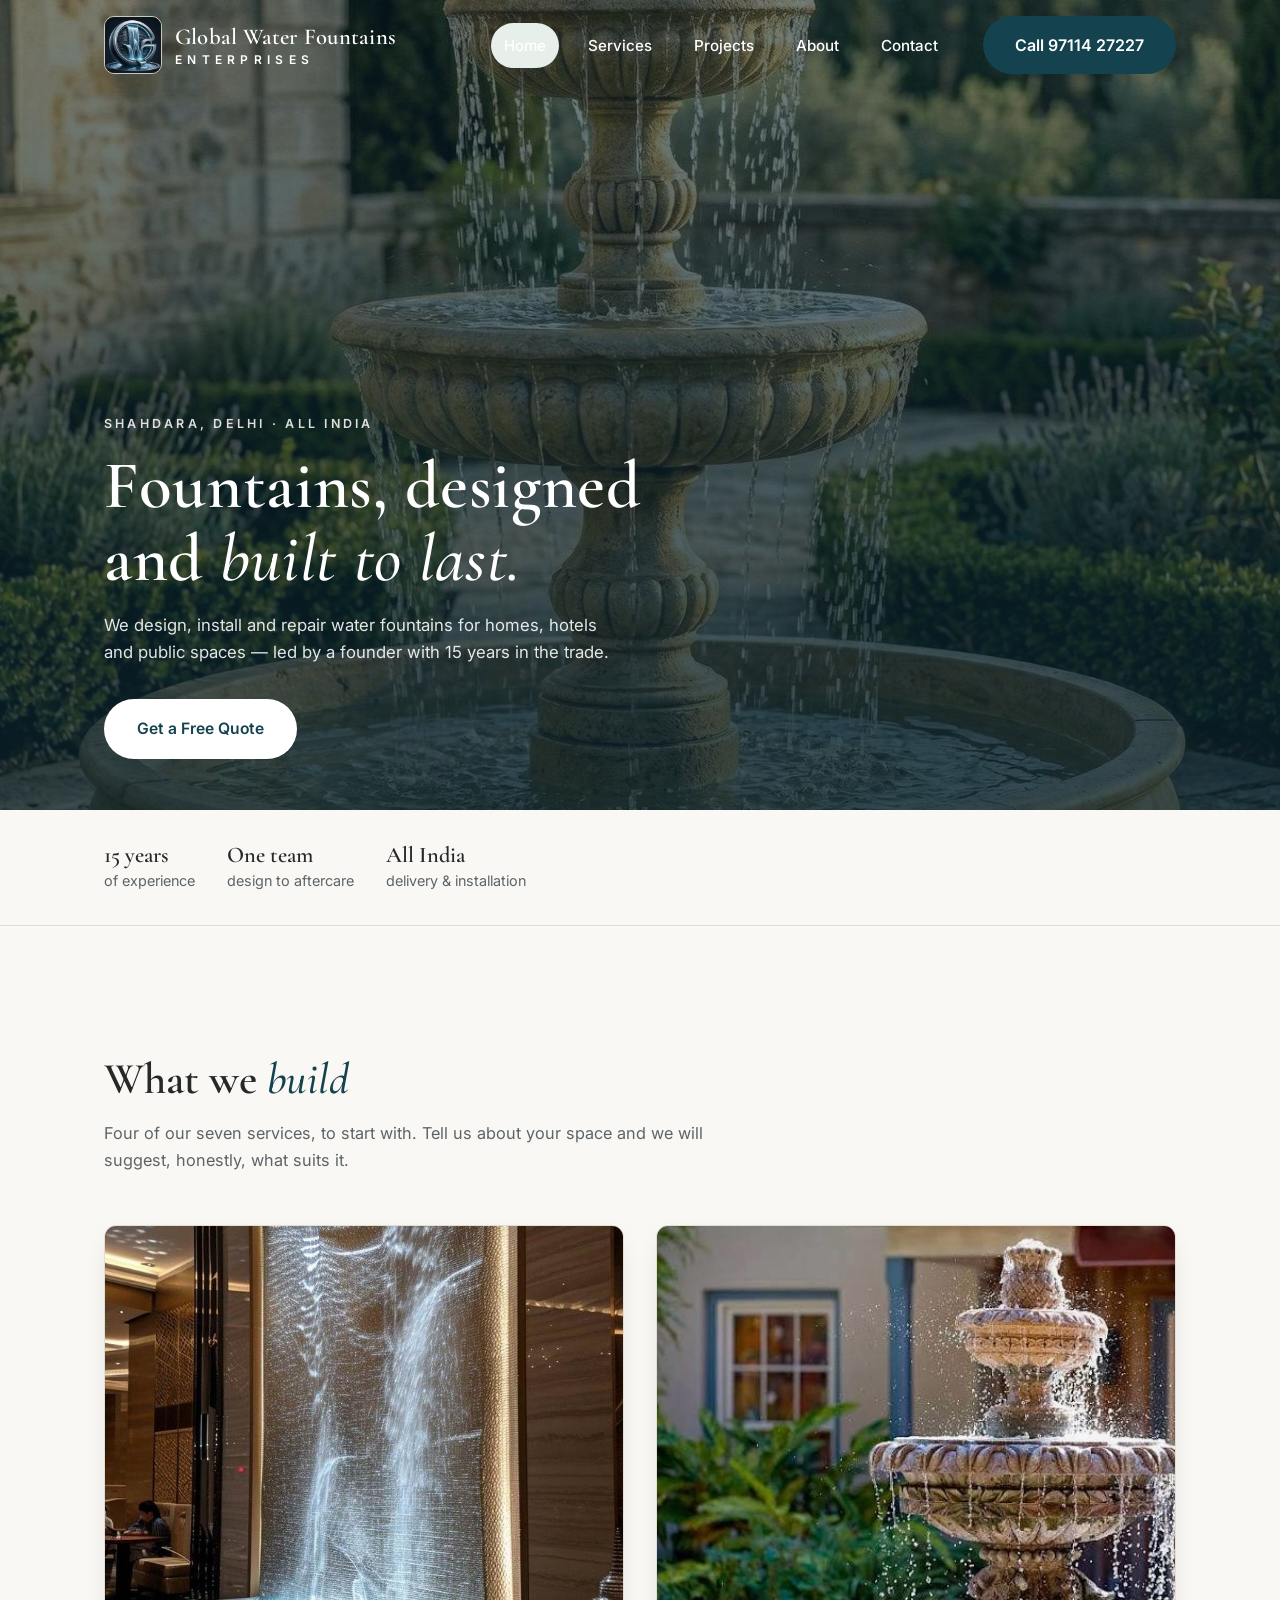
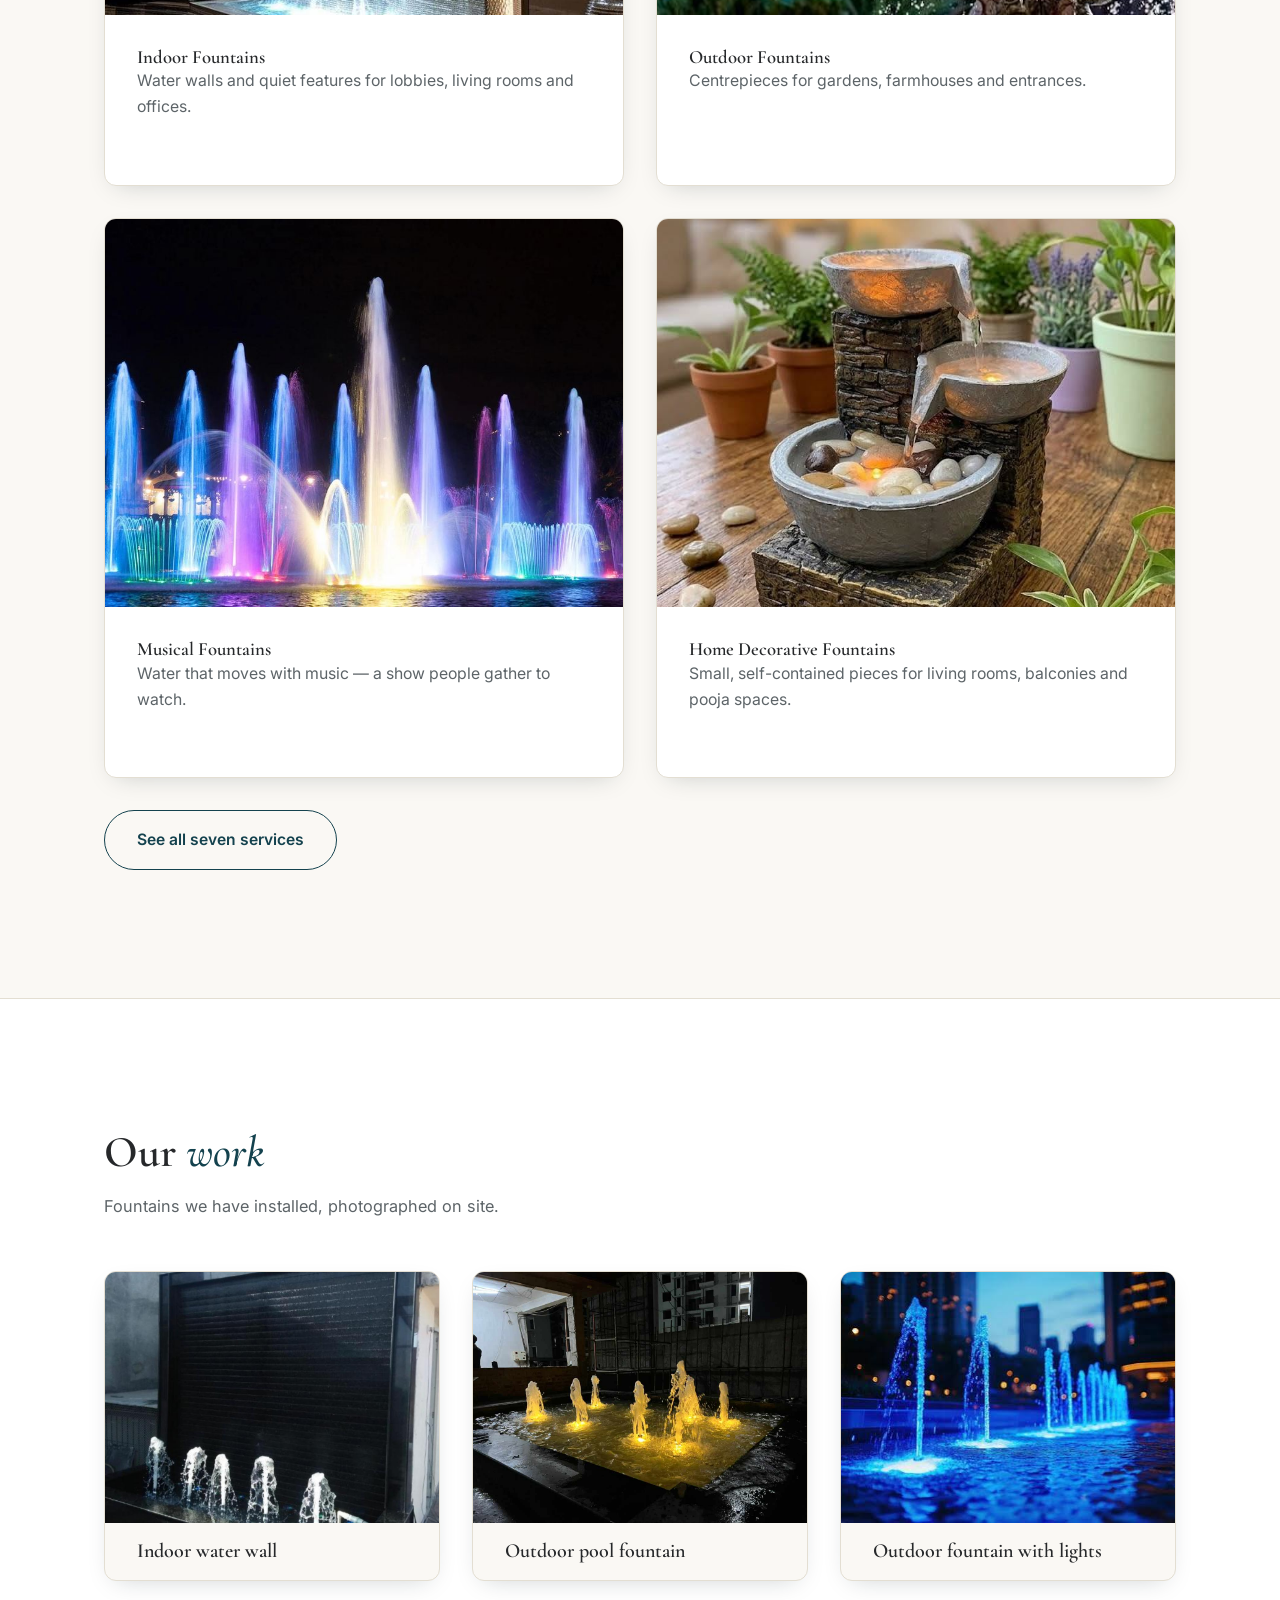
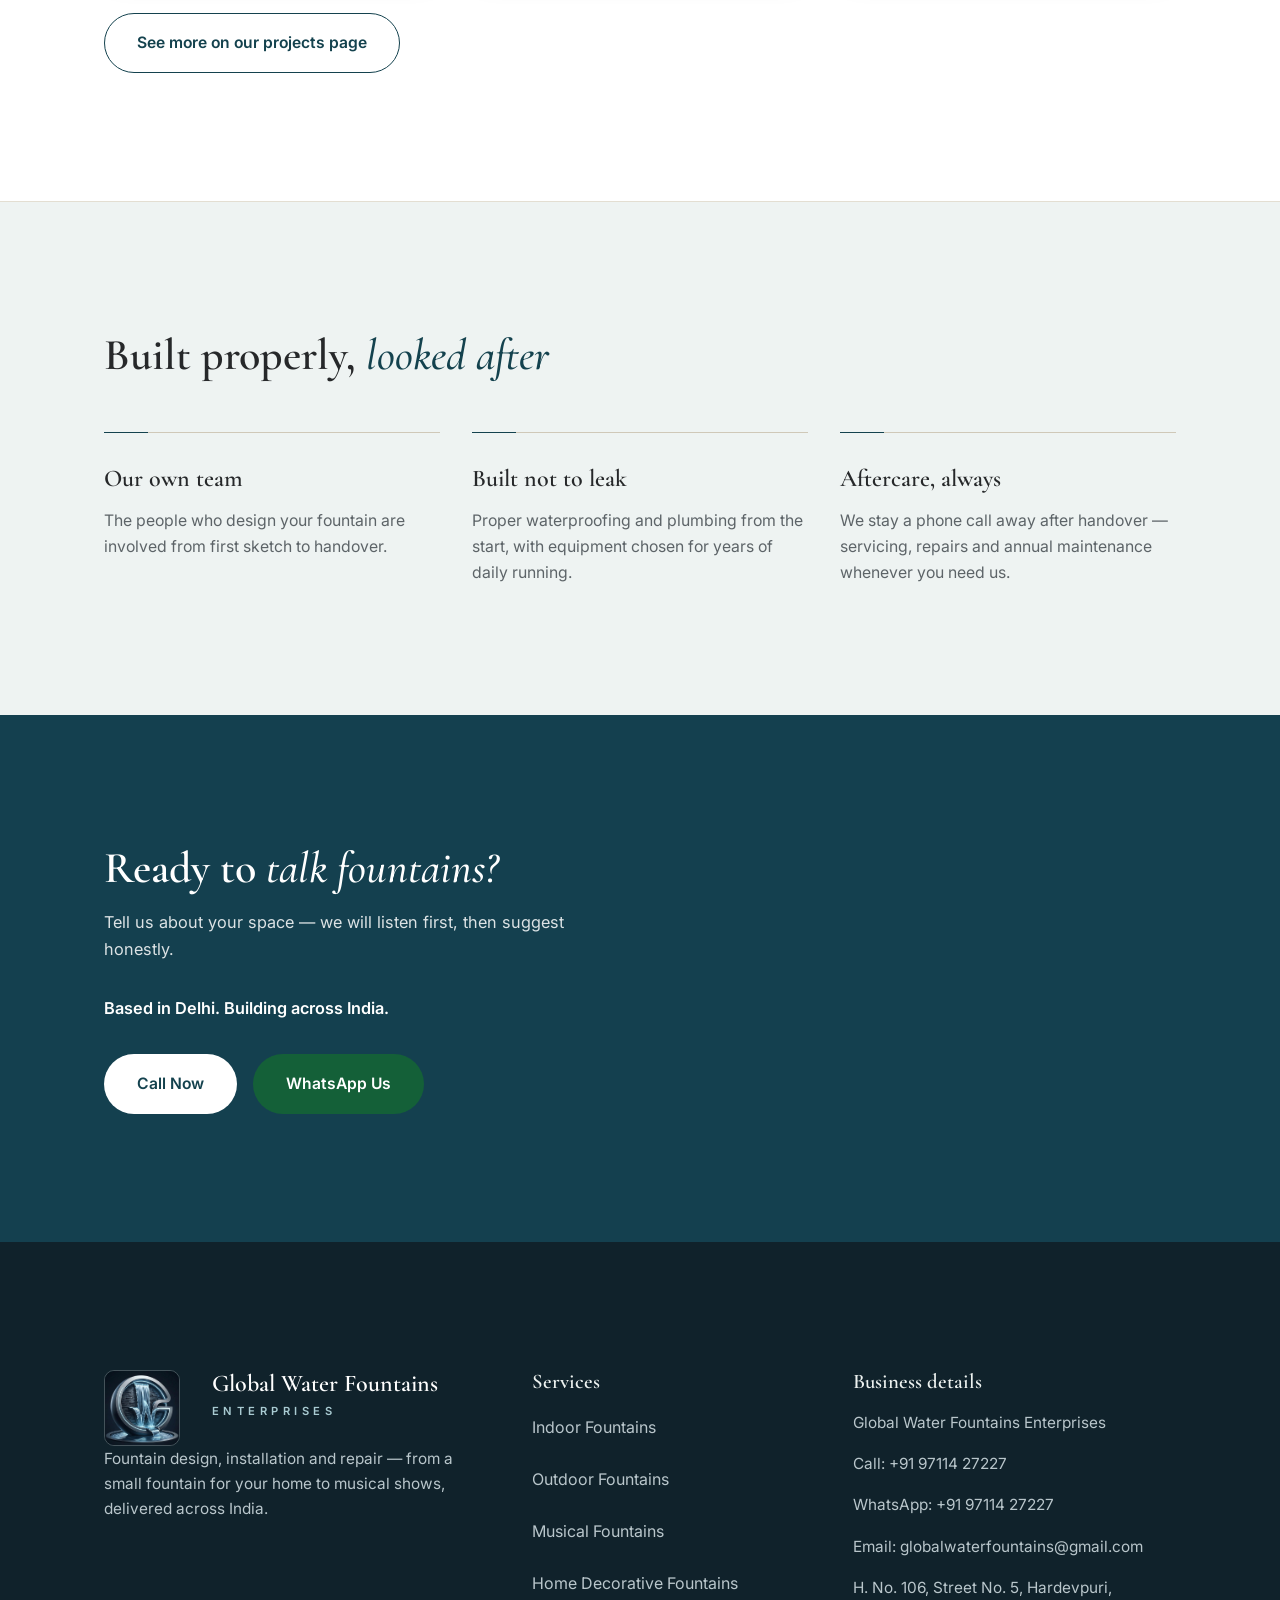
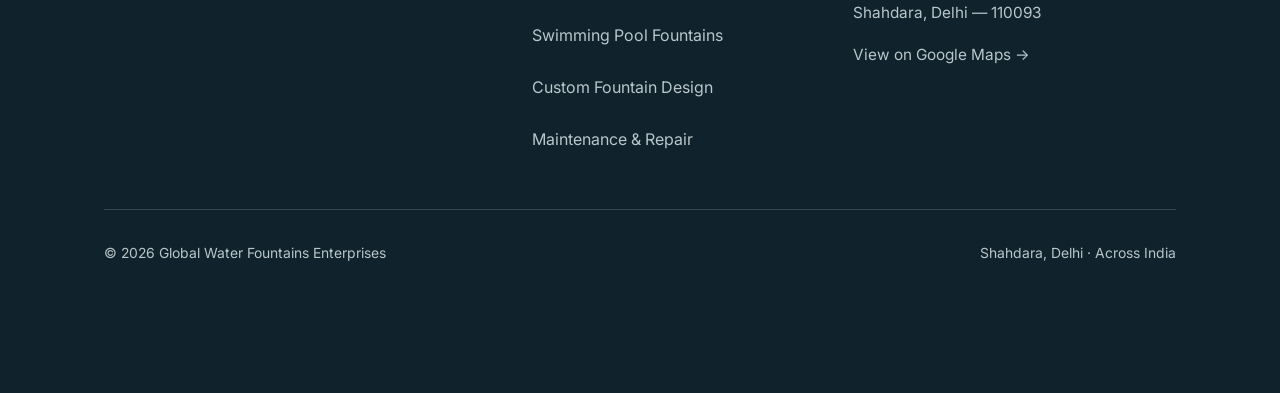
==== commit eceed9d1: "Add client email to Business details" ====
--- a/index.html
+++ b/index.html
@@ -25,7 +25,7 @@
   <script defer src="js/faq.js"></script>
   <script defer src="js/enquiry.js"></script>
 <script type="application/ld+json">
-{"@context": "https://schema.org", "@type": "LocalBusiness", "name": "Global Water Fountains Enterprises", "telephone": "+91-97114-27227", "address": {"@type": "PostalAddress", "streetAddress": "H. No. 106, Street No. 5, Hardevpuri", "addressLocality": "Shahdara, Delhi", "postalCode": "110093", "addressCountry": "IN"}, "areaServed": "India", "url": "https://gangesh8800.github.io/fountain/"}
+{"@context": "https://schema.org", "@type": "LocalBusiness", "name": "Global Water Fountains Enterprises", "telephone": "+91-97114-27227", "email": "globalwaterfountains@gmail.com", "address": {"@type": "PostalAddress", "streetAddress": "H. No. 106, Street No. 5, Hardevpuri", "addressLocality": "Shahdara, Delhi", "postalCode": "110093", "addressCountry": "IN"}, "areaServed": "India", "url": "https://gangesh8800.github.io/fountain/"}
 </script>
 </head>
 <body class="home">
@@ -196,6 +196,7 @@
         <p>Global Water Fountains Enterprises</p>
         <p><a href="tel:+919711427227">Call: +91 97114 27227</a></p>
         <p><a href="https://wa.me/919711427227?text=Hello%2C%20I%20want%20to%20enquire%20about%20a%20water%20fountain%20for%20my%20place." target="_blank" rel="noopener">WhatsApp: +91 97114 27227</a></p>
+        <p><a href="mailto:globalwaterfountains@gmail.com">Email: globalwaterfountains@gmail.com</a></p>
         <p>H. No. 106, Street No. 5, Hardevpuri,<br>Shahdara, Delhi — 110093</p>
         <p><a href="https://www.google.com/maps/search/?api=1&amp;query=H.+No.+106,+Street+No.+5,+Hardevpuri,+Shahdara,+Delhi+110093" target="_blank" rel="noopener">View on Google Maps &rarr;</a></p>
       </div>
--- a/css/layout.css
+++ b/css/layout.css
@@ -133,8 +133,9 @@
 .hero p.lede { color: rgba(255, 255, 255, 0.88); max-width: 520px; margin: var(--gap-sm) 0 0; font-size: 1.05rem; }
 .hero-actions { display: flex; gap: var(--gap-sm); flex-wrap: wrap; justify-content: flex-start; margin-top: var(--gap-md); }
 .hero-actions .btn { flex: none; }
-/* Stats: hidden on phones, small version on laptops only */
+/* Stats: hidden on phones, small strip below the hero on laptops only */
 .hero-stats { display: none; }
+.hero-stats-strip { display: none; }
 
 /* Image band — one full-width photo with a single line over it */
 .image-band { position: relative; padding: 0; overflow: hidden; background: var(--deep-teal); }
@@ -285,17 +286,20 @@
 
 /* --- Desktops --- */
 @media (min-width: 1100px) {
-  /* Laptop: hero about 90vh; stats show as a small row */
+  /* Laptop: hero about 90vh; stats as a small light strip below the hero */
   .hero, .hero-inner { min-height: 90vh; }
+  .hero-stats-strip {
+    display: block; background: var(--bg);
+    border-bottom: 1px solid var(--line);
+    padding: var(--gap-md) 0;
+  }
   .hero-stats {
     display: flex; flex-wrap: wrap; gap: 4px var(--gap-md);
-    margin-top: var(--gap-lg); padding-top: var(--gap-md);
-    border-top: 1px solid rgba(255, 255, 255, 0.3);
   }
-  .hero-stats span { font-size: 0.9rem; color: rgba(255, 255, 255, 0.8); }
+  .hero-stats span { font-size: 0.9rem; color: var(--muted); }
   .hero-stats b {
     display: block; font-family: var(--font-heading); font-size: 1.4rem;
-    font-weight: 600; color: #fff; line-height: 1.2;
+    font-weight: 600; color: var(--ink); line-height: 1.2;
   }
   .proj-grid { grid-template-columns: repeat(3, 1fr); }
   .steps { grid-template-columns: repeat(4, 1fr); }
